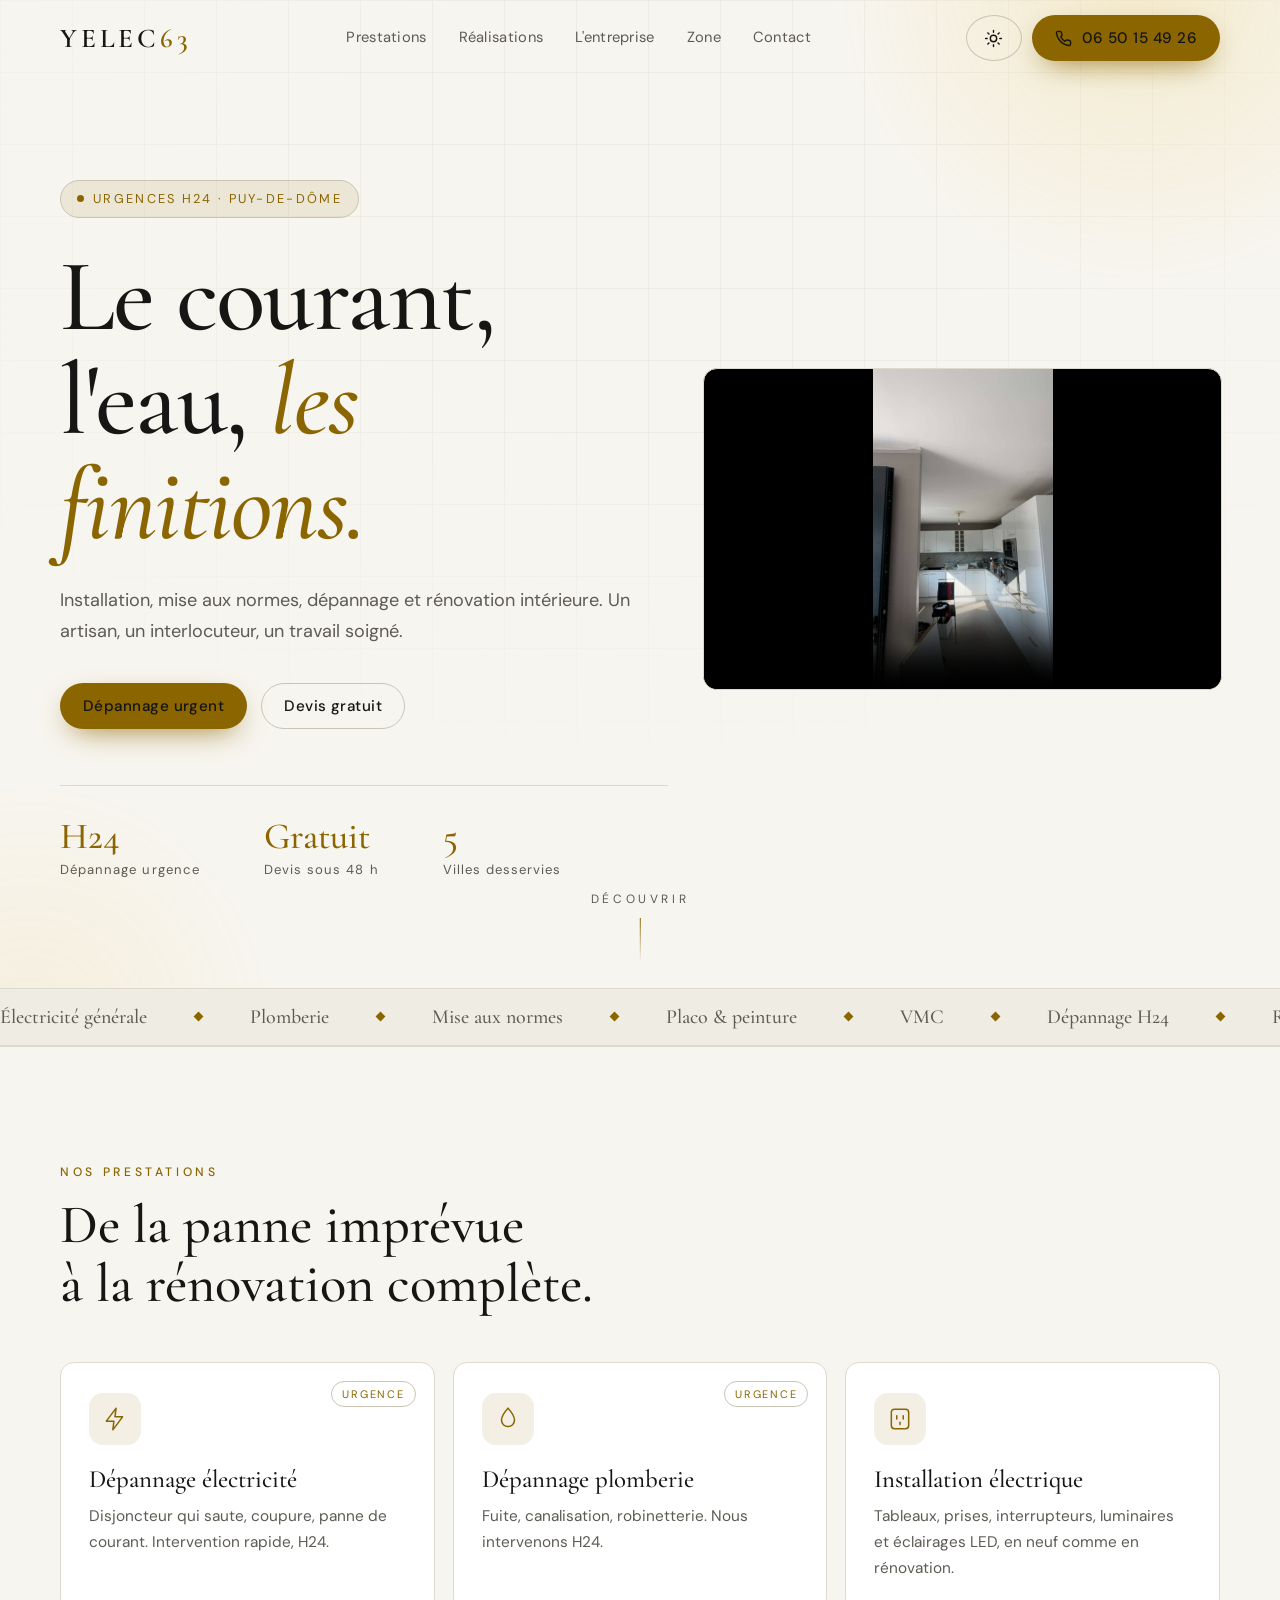
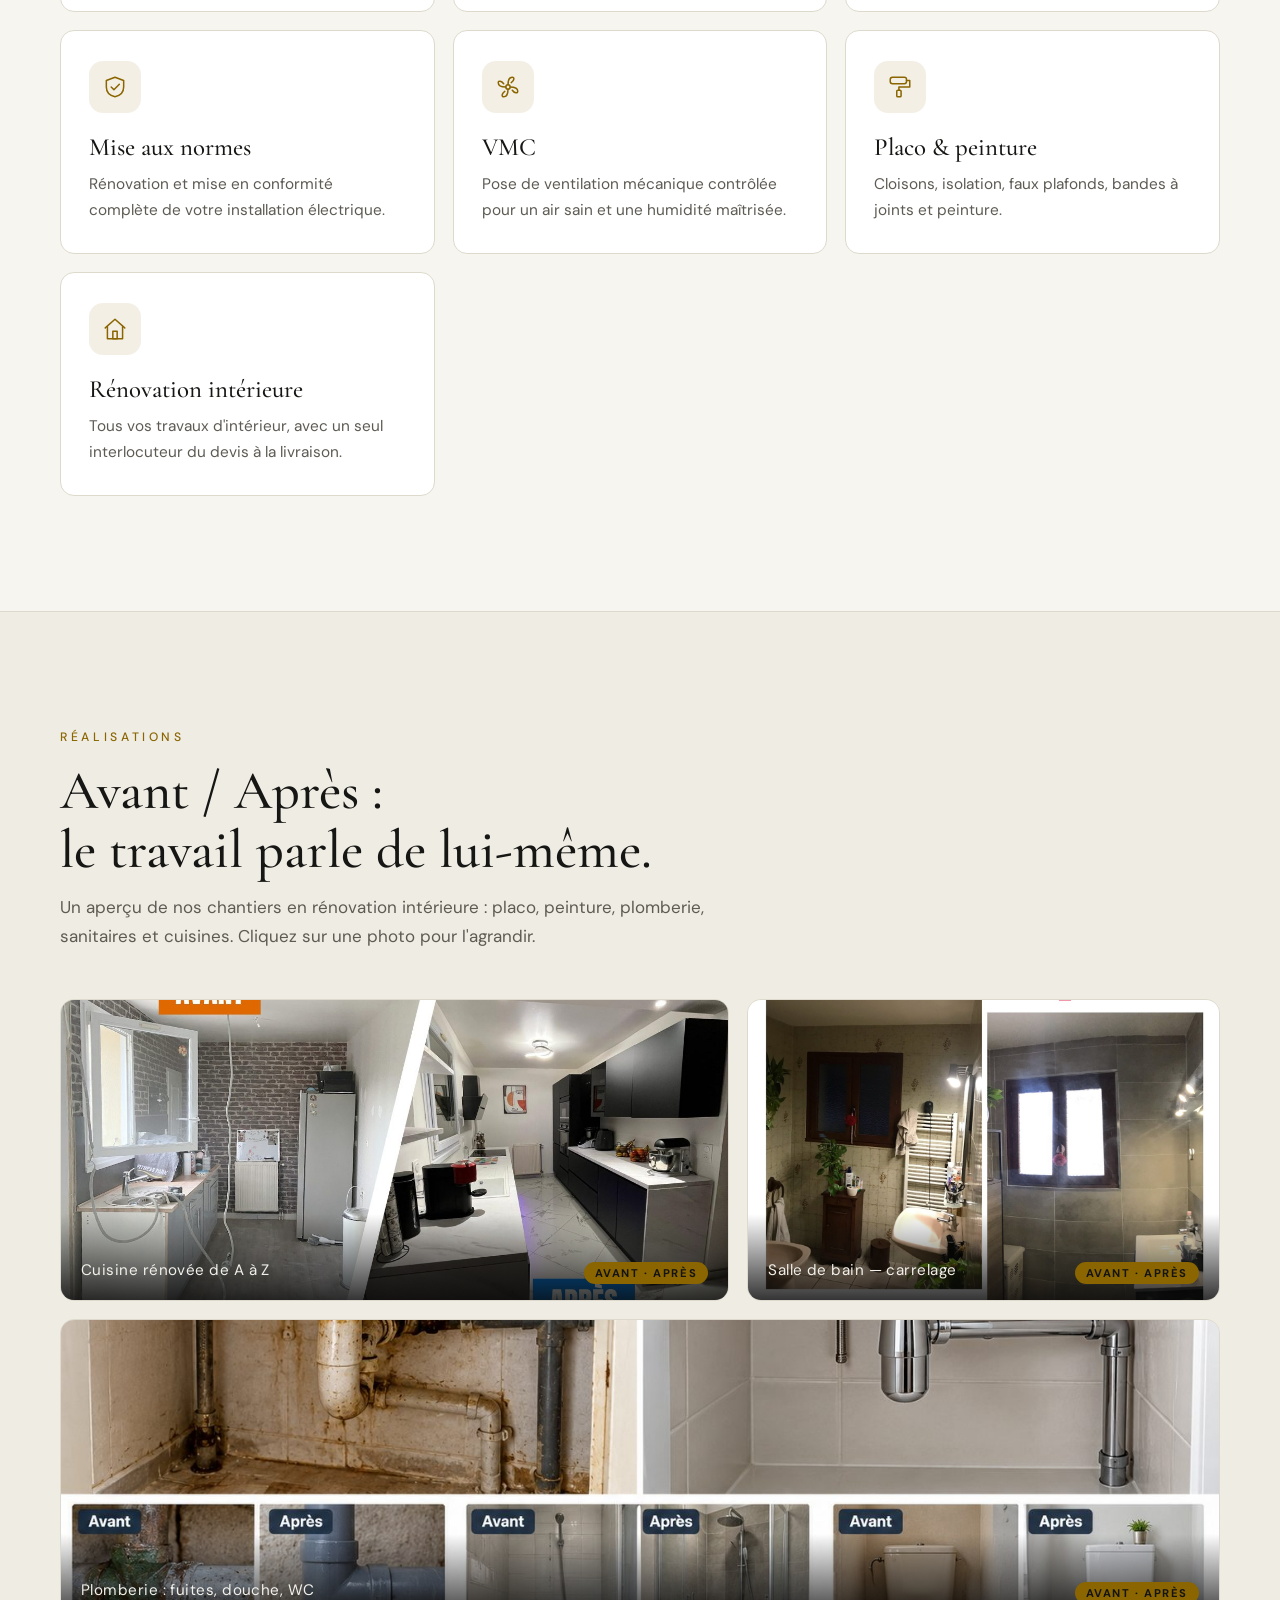
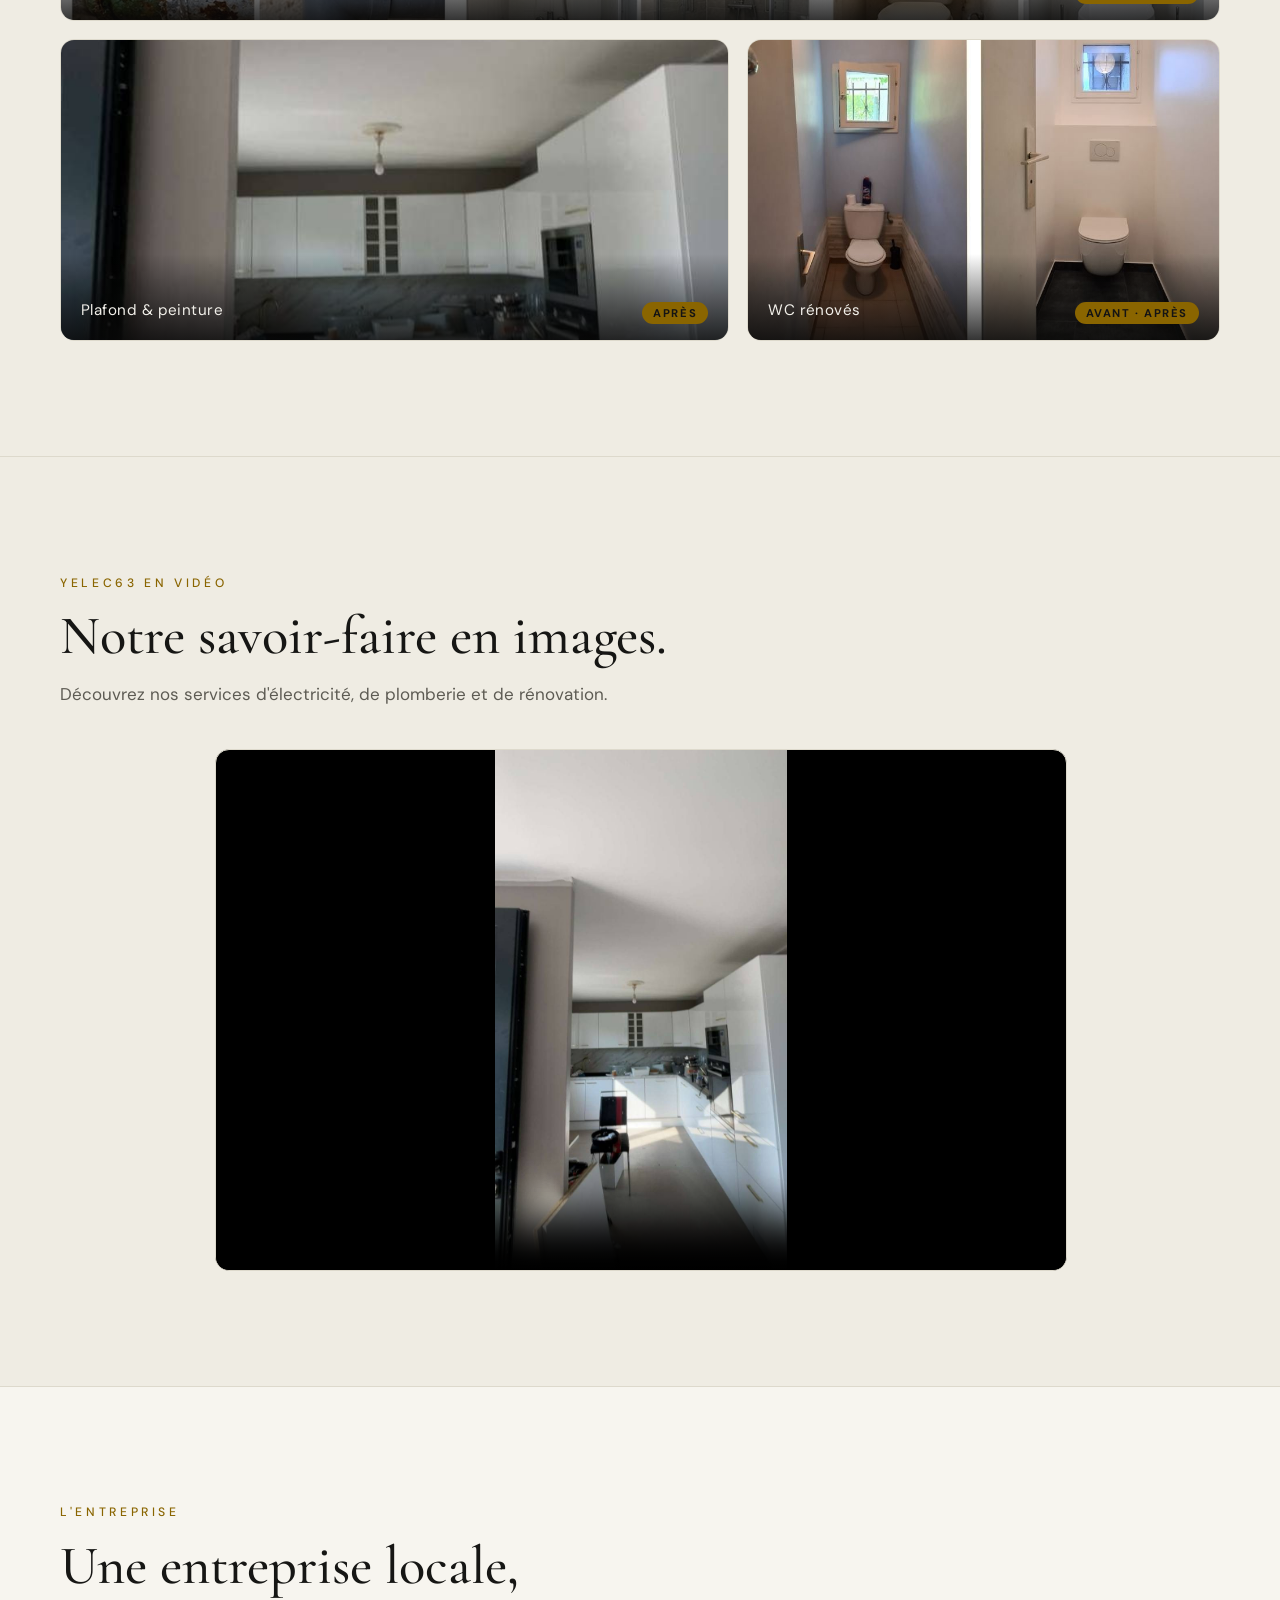
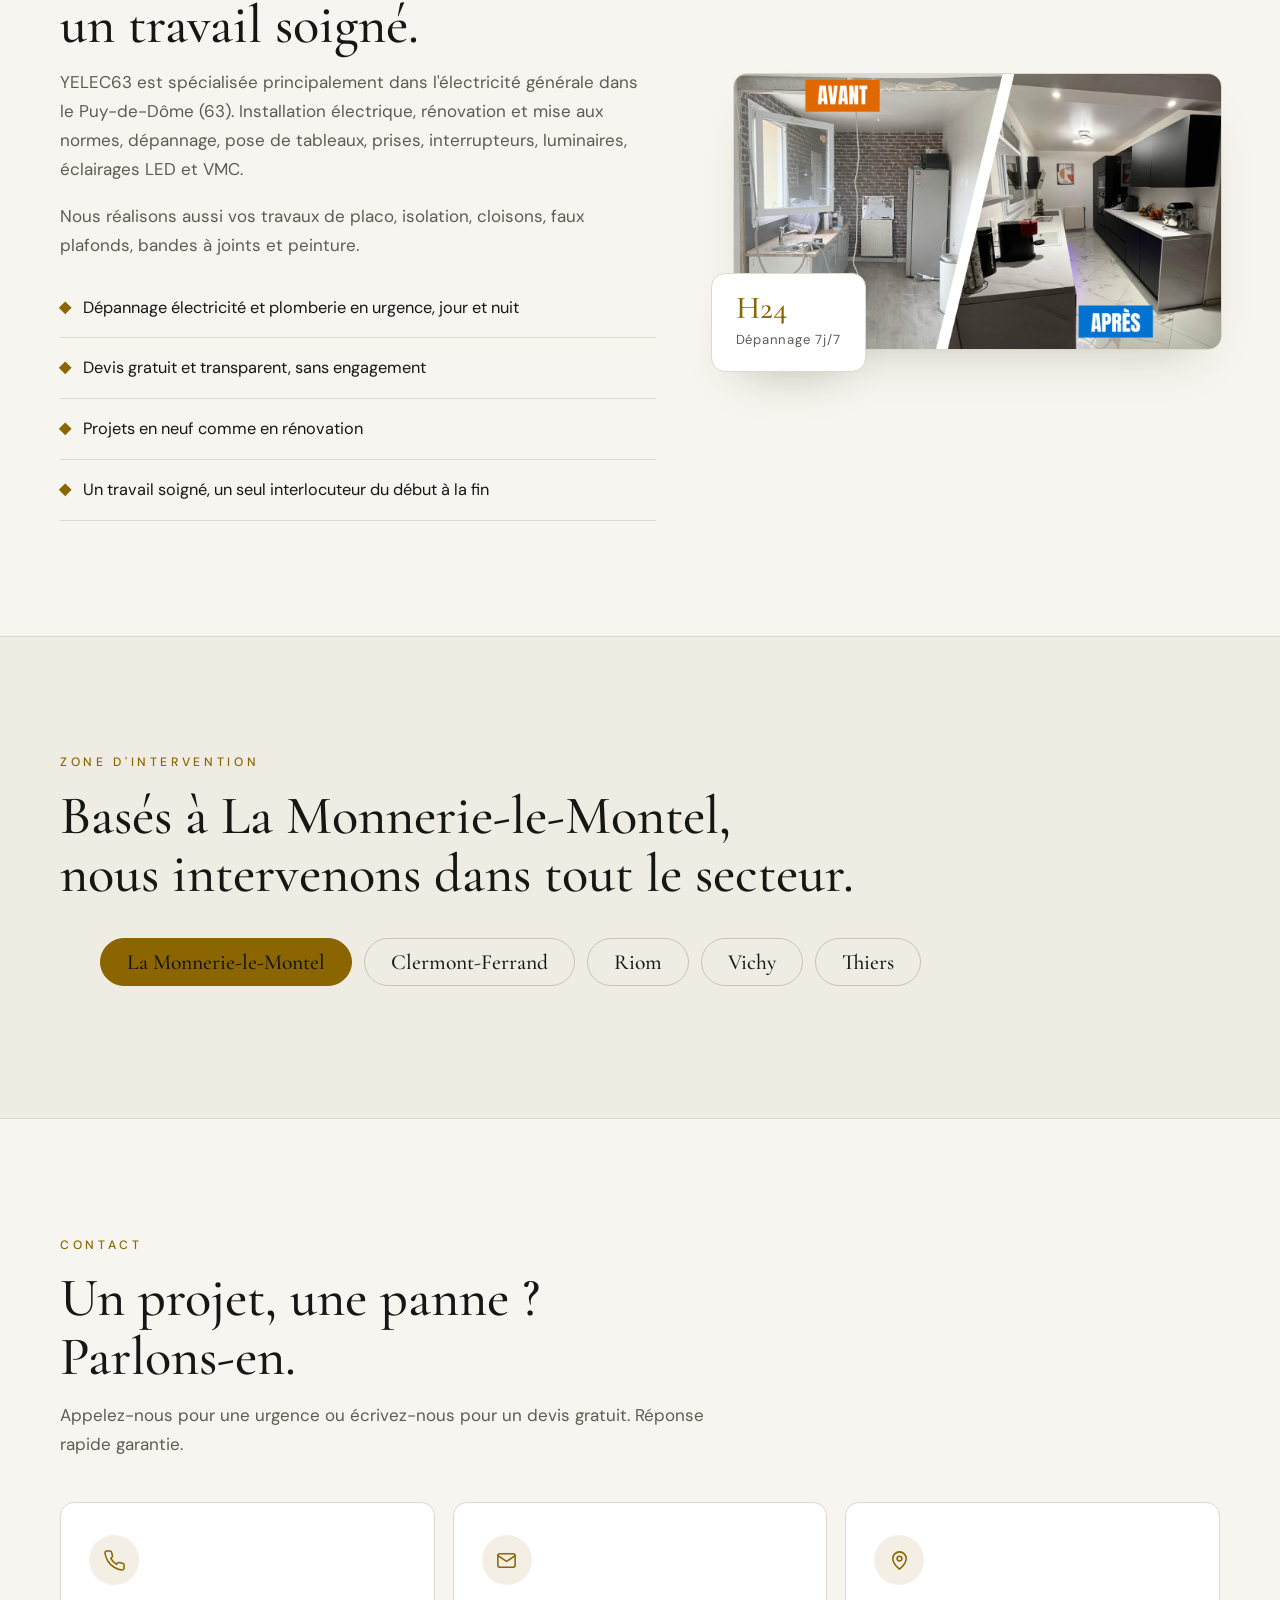
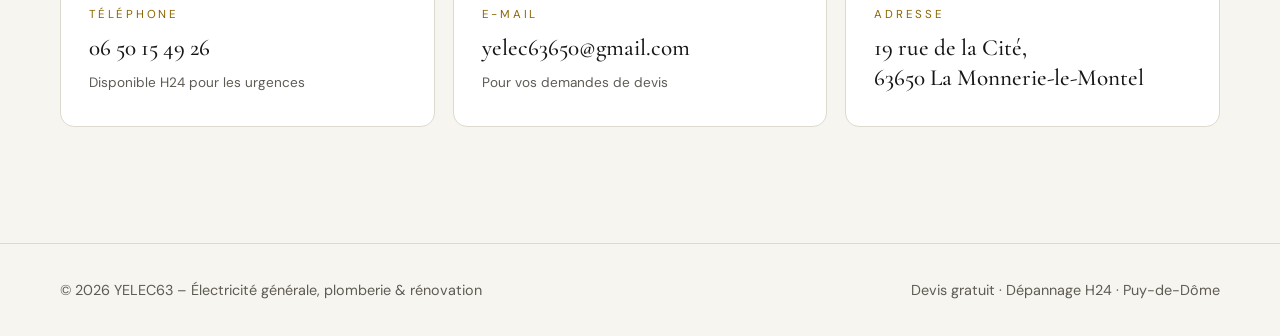
==== index.html @ e1296ac8 "Update index.html" ====
<!DOCTYPE html>
<html lang="fr">
<head>
<meta charset="utf-8">
<meta name="viewport" content="width=device-width, initial-scale=1, viewport-fit=cover">
<title>YELEC63 – Électricité générale, plomberie et rénovation | Puy-de-Dôme</title>
<meta name="description" content="Électricité générale, dépannage urgence H24, plomberie, placo et peinture dans le Puy-de-Dôme. Devis gratuit. Artisan local basé à La Monnerie-le-Montel.">
<link rel="preconnect" href="https://fonts.googleapis.com">
<link rel="preconnect" href="https://fonts.gstatic.com" crossorigin>
<link href="https://fonts.googleapis.com/css2?family=Cormorant+Garamond:ital,wght@0,500;0,600;1,500&family=DM+Sans:wght@400;500;700&display=swap" rel="stylesheet">
<script type="application/ld+json">
{"@context":"https://schema.org","@type":"Electrician","name":"YELEC63","telephone":"+33650154926","email":"yelec63650@gmail.com","address":{"@type":"PostalAddress","streetAddress":"19 rue de la Cité","postalCode":"63650","addressLocality":"La Monnerie-le-Montel","addressCountry":"FR"},"areaServed":["Clermont-Ferrand","Riom","Vichy","Thiers","La Monnerie-le-Montel"],"openingHours":"Mo-Su 00:00-24:00","priceRange":"Devis gratuit"}
</script>
<style>
:root{
  --bg:#0b0b0c; --bg2:#121214; --bg3:#18181b; --line:#2a2a2d; --line2:#3a3a3e;
  --text:#f2f0ea; --muted:#a9a79f; --gold:#e9b824; --gold-soft:rgba(233,184,36,.14);
  --card:#141416; --shadow:0 24px 60px -24px rgba(0,0,0,.65);
  --s:clamp(20px,4vw,28px); --radius:14px;
  --ease:cubic-bezier(.22,1,.36,1);
}
:root[data-theme="light"]{
  --bg:#f7f5ef; --bg2:#efece3; --bg3:#ffffff; --line:#ddd9cc; --line2:#c9c4b4;
  --text:#161614; --muted:#5d5b53; --gold:#8a6500; --gold-soft:rgba(138,101,0,.1);
  --card:#ffffff; --shadow:0 24px 50px -28px rgba(60,50,20,.28);
}
@media (prefers-color-scheme:light){:root:not([data-theme="dark"]){
  --bg:#f7f5ef; --bg2:#efece3; --bg3:#ffffff; --line:#ddd9cc; --line2:#c9c4b4;
  --text:#161614; --muted:#5d5b53; --gold:#8a6500; --gold-soft:rgba(138,101,0,.1);
  --card:#ffffff; --shadow:0 24px 50px -28px rgba(60,50,20,.28);
}}
*,*::before,*::after{box-sizing:inherit}
html{scroll-behavior:smooth}
body{margin:0;background:var(--bg);color:var(--text);font:400 17px/1.7 "DM Sans",system-ui,sans-serif;-webkit-font-smoothing:antialiased;overflow-x:hidden}
.w{max-width:1160px;margin:0 auto;padding:0 var(--s)}
img{max-width:100%}
::selection{background:var(--gold);color:#111}

/* ---------- Header ---------- */
header{position:fixed;inset:0 0 auto;z-index:50;transition:background .4s,border-color .4s,backdrop-filter .4s;border-bottom:1px solid transparent}
header.scrolled{background:color-mix(in srgb,var(--bg) 82%,transparent);backdrop-filter:blur(14px);-webkit-backdrop-filter:blur(14px);border-color:var(--line)}
.top .w{display:flex;justify-content:space-between;align-items:center;gap:16px;min-height:76px;flex-wrap:wrap}
.logo{font:600 1.7rem "Cormorant Garamond",serif;letter-spacing:.14em;text-decoration:none;color:var(--text)}
.logo b{color:var(--gold);font-weight:600}
nav{display:flex;gap:6px;align-items:center}
nav a{color:var(--muted);text-decoration:none;font-size:.92rem;padding:8px 13px;border-radius:99px;transition:color .3s,background .3s;letter-spacing:.02em}
nav a:hover{color:var(--text);background:var(--gold-soft)}
.hdr-cta{display:flex;gap:10px;align-items:center}
.btn{display:inline-flex;align-items:center;gap:10px;padding:12px 22px;border-radius:99px;font:500 .95rem "DM Sans",sans-serif;text-decoration:none;letter-spacing:.03em;transition:transform .35s var(--ease),box-shadow .35s,background .3s;border:1px solid transparent;cursor:pointer}
.btn svg{width:17px;height:17px;stroke:currentColor;fill:none;stroke-width:2;stroke-linecap:round;stroke-linejoin:round;flex:none}
.btn-gold{background:var(--gold);color:#141414;box-shadow:0 10px 30px -12px var(--gold)}
.btn-gold:hover{transform:translateY(-3px);box-shadow:0 18px 38px -12px var(--gold)}
.btn-ghost{border-color:var(--line2);color:var(--text)}
.btn-ghost:hover{transform:translateY(-3px);border-color:var(--gold);color:var(--gold)}
.theme-btn{width:42px;height:42px;border-radius:50%;border:1px solid var(--line2);background:transparent;color:var(--text);cursor:pointer;display:grid;place-items:center;transition:border-color .3s,transform .3s}
.theme-btn:hover{border-color:var(--gold);transform:rotate(18deg)}
.theme-btn svg{width:19px;height:19px;stroke:currentColor;fill:none;stroke-width:1.8;stroke-linecap:round}
.burger{display:none}
@media (max-width:900px){
  nav{display:none}
  .burger{display:grid}
  .hdr-phone{display:none}
}
/* mobile menu */
.mmenu{position:fixed;inset:0;z-index:60;background:var(--bg);display:flex;flex-direction:column;justify-content:center;padding:0 var(--s);transform:translateY(-100%);transition:transform .5s var(--ease)}
.mmenu.open{transform:translateY(0)}
.mmenu a{font:500 clamp(2rem,9vw,3rem)/1.25 "Cormorant Garamond",serif;color:var(--text);text-decoration:none;padding:10px 0;border-bottom:1px solid var(--line)}
.mmenu a:hover{color:var(--gold)}
.mmenu .close{position:absolute;top:20px;right:var(--s)}

/* ---------- Hero ---------- */
.hero{position:relative;padding:clamp(140px,20vh,190px) 0 clamp(70px,10vw,110px);overflow:hidden}
.orb{position:absolute;border-radius:50%;filter:blur(10px);pointer-events:none}
.orb1{right:-14%;top:-34%;width:640px;height:640px;background:radial-gradient(circle,rgba(233,184,36,.17),transparent 65%)}
.orb2{left:-18%;bottom:-30%;width:520px;height:520px;background:radial-gradient(circle,rgba(233,184,36,.09),transparent 65%)}
.grid-bg{position:absolute;inset:0;background-image:linear-gradient(var(--line) 1px,transparent 1px),linear-gradient(90deg,var(--line) 1px,transparent 1px);background-size:72px 72px;opacity:.32;mask-image:radial-gradient(ellipse 90% 80% at 50% 20%,#000 30%,transparent 75%);-webkit-mask-image:radial-gradient(ellipse 90% 80% at 50% 20%,#000 30%,transparent 75%)}
.hero .w{position:relative}
.badge{display:inline-flex;align-items:center;gap:9px;padding:7px 16px;border:1px solid var(--line2);border-radius:99px;font-size:.8rem;letter-spacing:.18em;text-transform:uppercase;color:var(--gold);background:var(--gold-soft);margin-bottom:26px}
.badge .dot{width:7px;height:7px;border-radius:50%;background:var(--gold);animation:pulse 2s infinite}
@keyframes pulse{0%,100%{box-shadow:0 0 0 0 var(--gold-soft)}50%{box-shadow:0 0 0 8px transparent}}
h1{font:500 clamp(3rem,8.5vw,6.4rem)/1.02 "Cormorant Garamond",serif;margin:0 0 var(--s);max-width:15ch;letter-spacing:-.015em}
h1 em{font-style:italic;color:var(--gold)}
.lead{max-width:52ch;color:var(--muted);font-size:1.13rem;margin:0 0 36px}
.hero-cta{display:flex;gap:14px;flex-wrap:wrap;margin-bottom:56px}
.facts{display:flex;gap:clamp(28px,5vw,64px);flex-wrap:wrap;border-top:1px solid var(--line);padding-top:var(--s)}
.facts div{font:500 2.3rem "Cormorant Garamond",serif;color:var(--gold)}
.facts span{display:block;font:400 .82rem "DM Sans",sans-serif;color:var(--muted);letter-spacing:.08em;margin-top:2px}
.scroll-hint{position:absolute;bottom:26px;left:50%;transform:translateX(-50%);color:var(--muted);font-size:.75rem;letter-spacing:.3em;text-transform:uppercase;display:flex;flex-direction:column;align-items:center;gap:8px}
.scroll-hint::after{content:"";width:1px;height:44px;background:linear-gradient(var(--gold),transparent);animation:drop 2s infinite}
@keyframes drop{0%{transform:scaleY(0);transform-origin:top}55%{transform:scaleY(1);transform-origin:top}56%{transform-origin:bottom}100%{transform:scaleY(0);transform-origin:bottom}}

/* ---------- Marquee ---------- */
.marquee{border-block:1px solid var(--line);background:var(--bg2);overflow:hidden;padding:16px 0}
.marquee-track{display:flex;gap:48px;width:max-content;animation:scroll 26s linear infinite}
.marquee-track span{font:500 1.25rem "Cormorant Garamond",serif;color:var(--muted);white-space:nowrap;display:flex;align-items:center;gap:48px}
.marquee-track i{width:7px;height:7px;background:var(--gold);transform:rotate(45deg);flex:none}
@keyframes scroll{to{transform:translateX(-50%)}}

/* ---------- Sections ---------- */
section{padding:clamp(70px,9vw,120px) 0;border-top:1px solid var(--line)}
.alt{background:var(--bg2)}
h2{font:500 clamp(2.2rem,4.6vw,3.4rem)/1.08 "Cormorant Garamond",serif;margin:0 0 14px}
.sec-intro{color:var(--muted);max-width:56ch;margin:0}
.kicker{color:var(--gold);letter-spacing:.3em;text-transform:uppercase;font-size:.76rem;font-weight:500;display:block;margin-bottom:14px}

/* services */
.svc-grid{display:grid;grid-template-columns:repeat(auto-fit,minmax(280px,1fr));gap:18px;margin-top:48px}
.svc{background:var(--card);border:1px solid var(--line);border-radius:var(--radius);padding:30px 28px;position:relative;overflow:hidden;transition:transform .45s var(--ease),border-color .35s,box-shadow .45s}
.svc::before{content:"";position:absolute;inset:auto -30% -60% auto;width:220px;height:220px;border-radius:50%;background:radial-gradient(circle,var(--gold-soft),transparent 70%);opacity:0;transition:opacity .5s}
.svc:hover{transform:translateY(-7px);border-color:var(--gold);box-shadow:var(--shadow)}
.svc:hover::before{opacity:1}
.svc .ico{width:52px;height:52px;border-radius:14px;background:var(--gold-soft);display:grid;place-items:center;margin-bottom:20px}
.svc .ico svg{width:26px;height:26px;fill:none;stroke:var(--gold);stroke-width:1.4;stroke-linecap:round;stroke-linejoin:round}
.svc h3{font:500 1.55rem/1.2 "Cormorant Garamond",serif;margin:0 0 8px}
.svc p{margin:0;color:var(--muted);font-size:.96rem}
.svc .tag{position:absolute;top:18px;right:18px;font-size:.68rem;letter-spacing:.16em;text-transform:uppercase;color:var(--gold);border:1px solid var(--line2);border-radius:99px;padding:3px 10px}

/* gallery */
.gal{display:grid;grid-template-columns:repeat(12,1fr);gap:18px;margin-top:48px}
.gal figure{margin:0;position:relative;border-radius:var(--radius);overflow:hidden;border:1px solid var(--line);cursor:zoom-in;grid-column:span 6}
.gal figure:nth-child(3n+1){grid-column:span 7}
.gal figure:nth-child(3n+2){grid-column:span 5}
.gal figure:nth-child(3n){grid-column:span 12}
.gal img{display:block;width:100%;height:300px;object-fit:cover;transition:transform .8s var(--ease)}
.gal figure:hover img{transform:scale(1.05)}
.gal figcaption{position:absolute;left:0;right:0;bottom:0;padding:44px 20px 16px;background:linear-gradient(transparent,rgba(8,8,8,.82));color:#f2f0ea;font-size:.95rem;letter-spacing:.03em;display:flex;justify-content:space-between;align-items:flex-end;gap:10px}
.gal figcaption .ba{background:var(--gold);color:#141414;font:700 .7rem "DM Sans";letter-spacing:.14em;text-transform:uppercase;padding:4px 11px;border-radius:99px;flex:none}
@media (max-width:760px){.gal figure,.gal figure:nth-child(3n+1),.gal figure:nth-child(3n+2),.gal figure:nth-child(3n){grid-column:span 12}.gal img{height:250px}}

/* lightbox */
.lb{position:fixed;inset:0;z-index:80;background:rgba(6,6,7,.93);display:grid;place-items:center;padding:24px;opacity:0;pointer-events:none;transition:opacity .35s}
.lb.open{opacity:1;pointer-events:auto}
.lb img{max-width:min(1100px,94vw);max-height:84vh;border-radius:10px;box-shadow:0 40px 100px rgba(0,0,0,.6)}
.lb .lb-cap{color:var(--muted);margin-top:14px;text-align:center;font-size:.95rem}
.lb .lb-x{position:absolute;top:22px;right:26px;color:#fff;background:none;border:1px solid #444;border-radius:50%;width:46px;height:46px;font-size:1.2rem;cursor:pointer}
.lb .lb-nav{position:absolute;top:50%;transform:translateY(-50%);background:rgba(255,255,255,.06);border:1px solid #444;color:#fff;width:52px;height:52px;border-radius:50%;font-size:1.3rem;cursor:pointer;transition:background .3s}
.lb .lb-nav:hover{background:rgba(255,255,255,.16)}
.lb .lb-prev{left:18px}.lb .lb-next{right:18px}

/* why us */
.why{display:grid;grid-template-columns:1.1fr .9fr;gap:clamp(36px,6vw,80px);align-items:center}
.why p{color:var(--muted);margin:0 0 18px}
.pts{list-style:none;margin:0;padding:0}
.pts li{padding:16px 0;border-bottom:1px solid var(--line);display:flex;gap:14px;align-items:baseline;font-size:1.02rem}
.pts li::before{content:"";width:9px;height:9px;background:var(--gold);transform:rotate(45deg) translateY(-1px);flex:none}
.why-visual{position:relative}
.why-visual img{border-radius:var(--radius);border:1px solid var(--line);box-shadow:var(--shadow);width:100%;display:block}
.float-card{position:absolute;bottom:-22px;left:-22px;background:var(--card);border:1px solid var(--line);border-radius:var(--radius);padding:18px 24px;box-shadow:var(--shadow)}
.float-card b{font:500 2rem "Cormorant Garamond",serif;color:var(--gold);display:block;line-height:1}
.float-card span{font-size:.82rem;color:var(--muted);letter-spacing:.06em}
@media (max-width:820px){.why{grid-template-columns:1fr}.float-card{left:12px}}

/* zones */
.zones{display:flex;flex-wrap:wrap;gap:12px;margin-top:34px}
.zones li{list-style:none;font:500 1.35rem "Cormorant Garamond",serif;border:1px solid var(--line2);border-radius:99px;padding:10px 26px;transition:all .35s var(--ease);cursor:default}
.zones li:hover{border-color:var(--gold);color:var(--gold);transform:translateY(-4px)}
.zones li:first-child{background:var(--gold);color:#141414;border-color:var(--gold)}

/* contact */
.contact-cards{display:grid;grid-template-columns:repeat(auto-fit,minmax(250px,1fr));gap:18px;margin-top:44px}
.ccard{background:var(--card);border:1px solid var(--line);border-radius:var(--radius);padding:32px 28px;text-decoration:none;color:var(--text);transition:transform .4s var(--ease),border-color .3s;position:relative;overflow:hidden;display:block}
.ccard:hover{transform:translateY(-6px);border-color:var(--gold)}
.ccard .ico{width:50px;height:50px;border-radius:50%;background:var(--gold-soft);display:grid;place-items:center;margin-bottom:20px}
.ccard .ico svg{width:23px;height:23px;fill:none;stroke:var(--gold);stroke-width:1.6;stroke-linecap:round;stroke-linejoin:round}
.ccard dt{color:var(--gold);letter-spacing:.24em;text-transform:uppercase;font-size:.72rem;margin-bottom:8px}
.ccard dd{margin:0;font:500 1.45rem/1.3 "Cormorant Garamond",serif;overflow-wrap:anywhere}
.ccard small{display:block;color:var(--muted);font-size:.85rem;margin-top:8px;font-family:"DM Sans"}

footer{border-top:1px solid var(--line);padding:calc(var(--s) + 6px) 0;color:var(--muted);font-size:.9rem}
footer .w{display:flex;justify-content:space-between;gap:16px;flex-wrap:wrap;align-items:center}

/* reveal — progressive enhancement: hidden only when JS is active */
.js .reveal{opacity:0;transform:translateY(34px);transition:opacity .8s var(--ease),transform .8s var(--ease)}
.js .reveal.in{opacity:1;transform:none}
.reveal.d1{transition-delay:.08s}.reveal.d2{transition-delay:.16s}.reveal.d3{transition-delay:.24s}.reveal.d4{transition-delay:.32s}

/* back to top */
#toTop{position:fixed;right:22px;bottom:22px;z-index:40;width:50px;height:50px;border-radius:50%;background:var(--gold);color:#141414;border:none;font-size:1.15rem;cursor:pointer;opacity:0;pointer-events:none;transition:opacity .4s,transform .4s;transform:translateY(14px);box-shadow:0 12px 30px -10px var(--gold)}
#toTop.show{opacity:1;pointer-events:auto;transform:none}
@media (prefers-reduced-motion:reduce){
  *,*::before,*::after{animation-duration:.01ms!important;transition-duration:.01ms!important}
  .reveal{opacity:1;transform:none}
  html{scroll-behavior:auto}
}
</style>
</head>
<body>

<header class="top" id="hdr">
  <div class="w">
    <a class="logo" href="#top">YELEC<b>63</b></a>
    <nav>
      <a href="#prestations">Prestations</a>
      <a href="#realisations">Réalisations</a>
      <a href="#apropos">L'entreprise</a>
      <a href="#zone">Zone</a>
      <a href="#contact">Contact</a>
    </nav>
    <div class="hdr-cta">
      <button class="theme-btn" id="themeBtn" aria-label="Changer de thème">
        <svg viewBox="0 0 24 24"><circle cx="12" cy="12" r="4"/><path d="M12 2v2M12 20v2M4.9 4.9l1.4 1.4M17.7 17.7l1.4 1.4M2 12h2M20 12h2M4.9 19.1l1.4-1.4M17.7 6.3l1.4-1.4"/></svg>
      </button>
      <a class="btn btn-gold hdr-phone" href="tel:+33650154926">
        <svg viewBox="0 0 24 24"><path d="M22 16.9v3a2 2 0 0 1-2.2 2 19.8 19.8 0 0 1-8.6-3.1 19.5 19.5 0 0 1-6-6A19.8 19.8 0 0 1 2.1 4.2 2 2 0 0 1 4.1 2h3a2 2 0 0 1 2 1.7c.13.96.36 1.9.7 2.8a2 2 0 0 1-.45 2.1L8.1 9.9a16 16 0 0 0 6 6l1.3-1.3a2 2 0 0 1 2.1-.45c.9.34 1.84.57 2.8.7A2 2 0 0 1 22 16.9z"/></svg>
        06 50 15 49 26
      </a>
      <button class="theme-btn burger" id="burger" aria-label="Menu">
        <svg viewBox="0 0 24 24"><path d="M4 7h16M4 12h16M4 17h16"/></svg>
      </button>
    </div>
  </div>
</header>

<div class="mmenu" id="mmenu">
  <button class="theme-btn close" id="mclose" aria-label="Fermer"><svg viewBox="0 0 24 24"><path d="M6 6l12 12M18 6L6 18"/></svg></button>
  <a href="#prestations">Prestations</a>
  <a href="#realisations">Réalisations</a>
  <a href="#apropos">L'entreprise</a>
  <a href="#zone">Zone d'intervention</a>
  <a href="#contact">Contact</a>
  <a href="tel:+33650154926" style="color:var(--gold)">☎ 06 50 15 49 26</a>
</div>

<main id="top">


<!-- HERO -->
<div class="hero">
  <div class="grid-bg"></div>
  <div class="orb orb1"></div>
  <div class="orb orb2"></div>

  <div class="w" style="display:grid;grid-template-columns:minmax(0,1fr) minmax(0,0.85fr);gap:35px;align-items:center;">

    <div>
      <span class="badge">
        <span class="dot"></span>
        Urgences H24 · Puy-de-Dôme
      </span>

      <h1>Le courant, l'eau, <em>les finitions.</em></h1>

      <p class="lead">
        Installation, mise aux normes, dépannage et rénovation intérieure.
        Un artisan, un interlocuteur, un travail soigné.
      </p>

      <div class="hero-cta">
        <a class="btn btn-gold" href="tel:+33650154926">
          Dépannage urgent
        </a>
        <a class="btn btn-ghost" href="mailto:yelec63650@gmail.com?subject=Demande%20de%20devis">
          Devis gratuit
        </a>
      </div>

      <div class="facts">
        <div>H24<span>Dépannage urgence</span></div>
        <div>Gratuit<span>Devis sous 48 h</span></div>
        <div>5<span>Villes desservies</span></div>
      </div>
    </div>

    <div style="width:100%;min-width:0;">
      <video controls playsinline preload="metadata"
        poster="realisation-1.jpg"
        style="display:block;width:100%;height:auto;max-height:320px;object-fit:contain;background:#000;border:1px solid var(--line);border-radius:14px;">
        <source src="YELEC63_video.mp4" type="video/mp4">
        Your browser does not support video playback.
      </video>
    </div>

  </div>
  <div class="scroll-hint">Découvrir</div>
</div>


<!-- MARQUEE -->
<div class="marquee" aria-hidden="true">
  <div class="marquee-track">
    <span>Électricité générale <i></i> Plomberie <i></i> Mise aux normes <i></i> Placo &amp; peinture <i></i> VMC <i></i> Dépannage H24 <i></i> Rénovation intérieure <i></i></span>
    <span>Électricité générale <i></i> Plomberie <i></i> Mise aux normes <i></i> Placo &amp; peinture <i></i> VMC <i></i> Dépannage H24 <i></i> Rénovation intérieure <i></i></span>
  </div>
</div>

<!-- PRESTATIONS -->
<section id="prestations">
  <div class="w">
    <span class="kicker reveal">Nos prestations</span>
    <h2 class="reveal d1">De la panne imprévue<br>à la rénovation complète.</h2>
    <div class="svc-grid">
      <article class="svc reveal"><span class="tag">Urgence</span><div class="ico"><svg viewBox="0 0 24 24"><path d="M13 2 4 14h7l-1 8 9-12h-7z"/></svg></div><h3>Dépannage électricité</h3><p>Disjoncteur qui saute, coupure, panne de courant. Intervention rapide, H24.</p></article>
      <article class="svc reveal d1"><span class="tag">Urgence</span><div class="ico"><svg viewBox="0 0 24 24"><path d="M12 2s6 6.5 6 11a6 6 0 0 1-12 0c0-4.5 6-11 6-11z"/></svg></div><h3>Dépannage plomberie</h3><p>Fuite, canalisation, robinetterie. Nous intervenons H24.</p></article>
      <article class="svc reveal"><div class="ico"><svg viewBox="0 0 24 24"><rect x="4" y="3" width="16" height="18" rx="3"/><path d="M9 9v3M15 9v3M12 15v2"/></svg></div><h3>Installation électrique</h3><p>Tableaux, prises, interrupteurs, luminaires et éclairages LED, en neuf comme en rénovation.</p></article>
      <article class="svc reveal d1"><div class="ico"><svg viewBox="0 0 24 24"><path d="M12 3 4 6v6c0 5 3.5 8 8 9 4.5-1 8-4 8-9V6z"/><path d="m8.5 12 2.5 2.5L16 9.5"/></svg></div><h3>Mise aux normes</h3><p>Rénovation et mise en conformité complète de votre installation électrique.</p></article>
      <article class="svc reveal d2"><div class="ico"><svg viewBox="0 0 24 24"><circle cx="12" cy="12" r="2"/><path d="M12 10c0-4 1-7 4-7 2 0 2 3-1 5M14 12c4 0 7 1 7 4 0 2-3 2-5-1M12 14c0 4-1 7-4 7-2 0-2-3 1-5M10 12c-4 0-7-1-7-4 0-2 3-2 5 1"/></svg></div><h3>VMC</h3><p>Pose de ventilation mécanique contrôlée pour un air sain et une humidité maîtrisée.</p></article>
      <article class="svc reveal d1"><div class="ico"><svg viewBox="0 0 24 24"><rect x="3" y="3" width="15" height="6" rx="2"/><path d="M18 6h3v6H11v3"/><rect x="9" y="15" width="4" height="6" rx="1"/></svg></div><h3>Placo &amp; peinture</h3><p>Cloisons, isolation, faux plafonds, bandes à joints et peinture.</p></article>
      <article class="svc reveal d2"><div class="ico"><svg viewBox="0 0 24 24"><path d="M3 11 12 3l9 8"/><path d="M5 10v11h14V10"/><rect x="10" y="14" width="4" height="7"/></svg></div><h3>Rénovation intérieure</h3><p>Tous vos travaux d'intérieur, avec un seul interlocuteur du devis à la livraison.</p></article>
    </div>
  </div>
</section>

<!-- REALISATIONS -->
<section class="alt" id="realisations">
  <div class="w">
    <span class="kicker reveal">Réalisations</span>
    <h2 class="reveal d1">Avant / Après :<br>le travail parle de lui-même.</h2>
    <p class="sec-intro reveal d2">Un aperçu de nos chantiers en rénovation intérieure : placo, peinture, plomberie, sanitaires et cuisines. Cliquez sur une photo pour l'agrandir.</p>
    <div class="gal">
      <figure class="reveal" data-cap="Cuisine : rénovation complète — plafond, peinture, éclairage"><img src="cuisine.jpg" alt="Cuisine avant et après rénovation complète, éclairage LED" loading="lazy"><figcaption><span>Cuisine rénovée de A à Z</span><span class="ba">Avant · Après</span></figcaption></figure>
      <figure class="reveal d1" data-cap="Salle de bain : carrelage mural et sol refaits"><img src="salle-de-bain.jpg" alt="Salle de bain avant et après carrelage" loading="lazy"><figcaption><span>Salle de bain — carrelage</span><span class="ba">Avant · Après</span></figcaption></figure>
      <figure class="reveal" data-cap="Plomberie : fuite réparée, douche et WC remplacés"><img src="plomberie.jpg" alt="Réparations plomberie : fuite, douche, remplacement de WC" loading="lazy"><figcaption><span>Plomberie : fuites, douche, WC</span><span class="ba">Avant · Après</span></figcaption></figure>
      <figure class="reveal" data-cap="Cuisine : plafond lisse et fraîchement peint"><img src="realisation-1.jpg" alt="Cuisine après travaux : plafond lisse et fraîchement peint" loading="lazy"><figcaption><span>Plafond &amp; peinture</span><span class="ba">Après</span></figcaption></figure>
      <figure class="reveal d1" data-cap="WC : rénovation complète, WC suspendu, sol sombre"><img src="realisation-2.jpg" alt="WC avant et après rénovation : murs blancs, sol sombre, WC suspendu" loading="lazy"><figcaption><span>WC rénovés</span><span class="ba">Avant · Après</span></figcaption></figure>
   
    </div>
  </div>
</section>

<!-- VIDEO YELEC63 -->
<section class="alt" id="video">
  <div class="w">
    <span class="kicker reveal">YELEC63 en vidéo</span>
    <h2 class="reveal d1">Notre savoir-faire en images.</h2>
    <p class="sec-intro reveal d2">
      Découvrez nos services d'électricité, de plomberie et de rénovation.
    </p>

    <div class="reveal d3" style="max-width:850px; margin:40px auto 0;">
      <video
        controls
        playsinline
        preload="metadata"
        poster="realisation-1.jpg"
        style="display:block; width:100%; max-height:520px; object-fit:contain; background:#000; border:1px solid var(--line); border-radius:14px;"
      >
        <source src="YELEC63_video.mp4" type="video/mp4">
        Votre navigateur ne prend pas en charge la lecture vidéo.
      </video>
    </div>
  </div>
</section>

<!-- A PROPOS -->
<section id="apropos">

  <div class="w why">
    <div>
      <span class="kicker reveal">L'entreprise</span>
      <h2 class="reveal d1">Une entreprise locale,<br>un travail soigné.</h2>
      <p class="reveal d2">YELEC63 est spécialisée principalement dans l'électricité générale dans le Puy-de-Dôme (63). Installation électrique, rénovation et mise aux normes, dépannage, pose de tableaux, prises, interrupteurs, luminaires, éclairages LED et VMC.</p>
      <p class="reveal d3">Nous réalisons aussi vos travaux de placo, isolation, cloisons, faux plafonds, bandes à joints et peinture.</p>
      <ul class="pts">
        <li class="reveal">Dépannage électricité et plomberie en urgence, jour et nuit</li>
        <li class="reveal d1">Devis gratuit et transparent, sans engagement</li>
        <li class="reveal d2">Projets en neuf comme en rénovation</li>
        <li class="reveal d3">Un travail soigné, un seul interlocuteur du début à la fin</li>
      </ul>
    </div>
    <div class="why-visual reveal d2">
      <img src="cuisine.jpg" alt="Rénovation de cuisine réalisée par YELEC63">
      <div class="float-card"><b>H24</b><span>Dépannage 7j/7</span></div>
    </div>
  </div>
</section>

<!-- ZONE -->
<section class="alt" id="zone">
  <div class="w">
    <span class="kicker reveal">Zone d'intervention</span>
    <h2 class="reveal d1">Basés à La Monnerie-le-Montel,<br>nous intervenons dans tout le secteur.</h2>
    <ul class="zones">
      <li class="reveal">La Monnerie-le-Montel</li>
      <li class="reveal d1">Clermont-Ferrand</li>
      <li class="reveal d2">Riom</li>
      <li class="reveal d3">Vichy</li>
      <li class="reveal d4">Thiers</li>
    </ul>
  </div>
</section>

<!-- CONTACT -->
<section class="contact" id="contact">
  <div class="w">
    <span class="kicker reveal">Contact</span>
    <h2 class="reveal d1">Un projet, une panne ?<br>Parlons-en.</h2>
    <p class="sec-intro reveal d2">Appelez-nous pour une urgence ou écrivez-nous pour un devis gratuit. Réponse rapide garantie.</p>
    <div class="contact-cards">
      <a class="ccard reveal" href="tel:+33650154926">
        <div class="ico"><svg viewBox="0 0 24 24"><path d="M22 16.9v3a2 2 0 0 1-2.2 2 19.8 19.8 0 0 1-8.6-3.1 19.5 19.5 0 0 1-6-6A19.8 19.8 0 0 1 2.1 4.2 2 2 0 0 1 4.1 2h3a2 2 0 0 1 2 1.7c.13.96.36 1.9.7 2.8a2 2 0 0 1-.45 2.1L8.1 9.9a16 16 0 0 0 6 6l1.3-1.3a2 2 0 0 1 2.1-.45c.9.34 1.84.57 2.8.7A2 2 0 0 1 22 16.9z"/></svg></div>
        <dt>Téléphone</dt><dd>06 50 15 49 26</dd><small>Disponible H24 pour les urgences</small>
      </a>
      <a class="ccard reveal d1" href="mailto:yelec63650@gmail.com">
        <div class="ico"><svg viewBox="0 0 24 24"><rect x="3" y="5" width="18" height="14" rx="2"/><path d="m3 7 9 6 9-6"/></svg></div>
        <dt>E-mail</dt><dd>yelec63650@gmail.com</dd><small>Pour vos demandes de devis</small>
      </a>
      <div class="ccard reveal d2">
        <div class="ico"><svg viewBox="0 0 24 24"><path d="M12 21s-7-5.5-7-11a7 7 0 0 1 14 0c0 5.5-7 11-7 11z"/><circle cx="12" cy="10" r="2.5"/></svg></div>
        <dt>Adresse</dt><dd>19 rue de la Cité,<br>63650 La Monnerie-le-Montel</dd>
      </div>
    </div>
  </div>
</section>

</main>

<footer>
  <div class="w">
    <span>© 2026 YELEC63 – Électricité générale, plomberie &amp; rénovation</span>
    <span>Devis gratuit · Dépannage H24 · Puy-de-Dôme</span>
  </div>
</footer>

<button id="toTop" aria-label="Retour en haut">↑</button>

<div class="lb" id="lb" role="dialog" aria-modal="true">
  <button class="lb-x" id="lbX" aria-label="Fermer">✕</button>
  <button class="lb-nav lb-prev" id="lbPrev" aria-label="Précédent">‹</button>
  <div>
    <img id="lbImg" src="" alt="">
    <div class="lb-cap" id="lbCap"></div>
  </div>
  <button class="lb-nav lb-next" id="lbNext" aria-label="Suivant">›</button>
</div>

<script>
document.documentElement.classList.add('js');
// Header state + back-to-top
const hdr=document.getElementById('hdr'),toTop=document.getElementById('toTop');
addEventListener('scroll',()=>{
  hdr.classList.toggle('scrolled',scrollY>30);
  toTop.classList.toggle('show',scrollY>600);
},{passive:true});
toTop.onclick=()=>scrollTo({top:0,behavior:'smooth'});

// Mobile menu
const mmenu=document.getElementById('mmenu');
document.getElementById('burger').onclick=()=>mmenu.classList.add('open');
document.getElementById('mclose').onclick=()=>mmenu.classList.remove('open');
mmenu.querySelectorAll('a').forEach(a=>a.onclick=()=>mmenu.classList.remove('open'));

// Theme toggle
const root=document.documentElement,tBtn=document.getElementById('themeBtn');
function applyTheme(t){t?root.setAttribute('data-theme',t):root.removeAttribute('data-theme');localStorage.setItem('yelec-theme',t||'')}
applyTheme(localStorage.getItem('yelec-theme'));
tBtn.onclick=()=>{
  const cur=root.getAttribute('data-theme');
  const next=cur==='dark'?'light':cur==='light'?null:'dark';
  applyTheme(next);
};

// Scroll reveal
const io=new IntersectionObserver(es=>es.forEach(e=>{
  if(e.isIntersecting){e.target.classList.add('in');io.unobserve(e.target)}
}),{threshold:.12,rootMargin:'0px 0px -40px'});
document.querySelectorAll('.reveal').forEach(el=>io.observe(el));

// Lightbox
const figs=[...document.querySelectorAll('.gal figure')];
const lb=document.getElementById('lb'),lbImg=document.getElementById('lbImg'),lbCap=document.getElementById('lbCap');
let idx=0;
function show(i){idx=(i+figs.length)%figs.length;const f=figs[idx];
  lbImg.src=f.querySelector('img').src;lbImg.alt=f.querySelector('img').alt;
  lbCap.textContent=f.dataset.cap||'';}
figs.forEach((f,i)=>f.onclick=()=>{show(i);lb.classList.add('open')});
document.getElementById('lbX').onclick=()=>lb.classList.remove('open');
document.getElementById('lbPrev').onclick=e=>{e.stopPropagation();show(idx-1)};
document.getElementById('lbNext').onclick=e=>{e.stopPropagation();show(idx+1)};
lb.onclick=e=>{if(e.target===lb)lb.classList.remove('open')};
addEventListener('keydown',e=>{
  if(!lb.classList.contains('open'))return;
  if(e.key==='Escape')lb.classList.remove('open');
  if(e.key==='ArrowLeft')show(idx-1);
  if(e.key==='ArrowRight')show(idx+1);
});
</script>
</body>
</html>
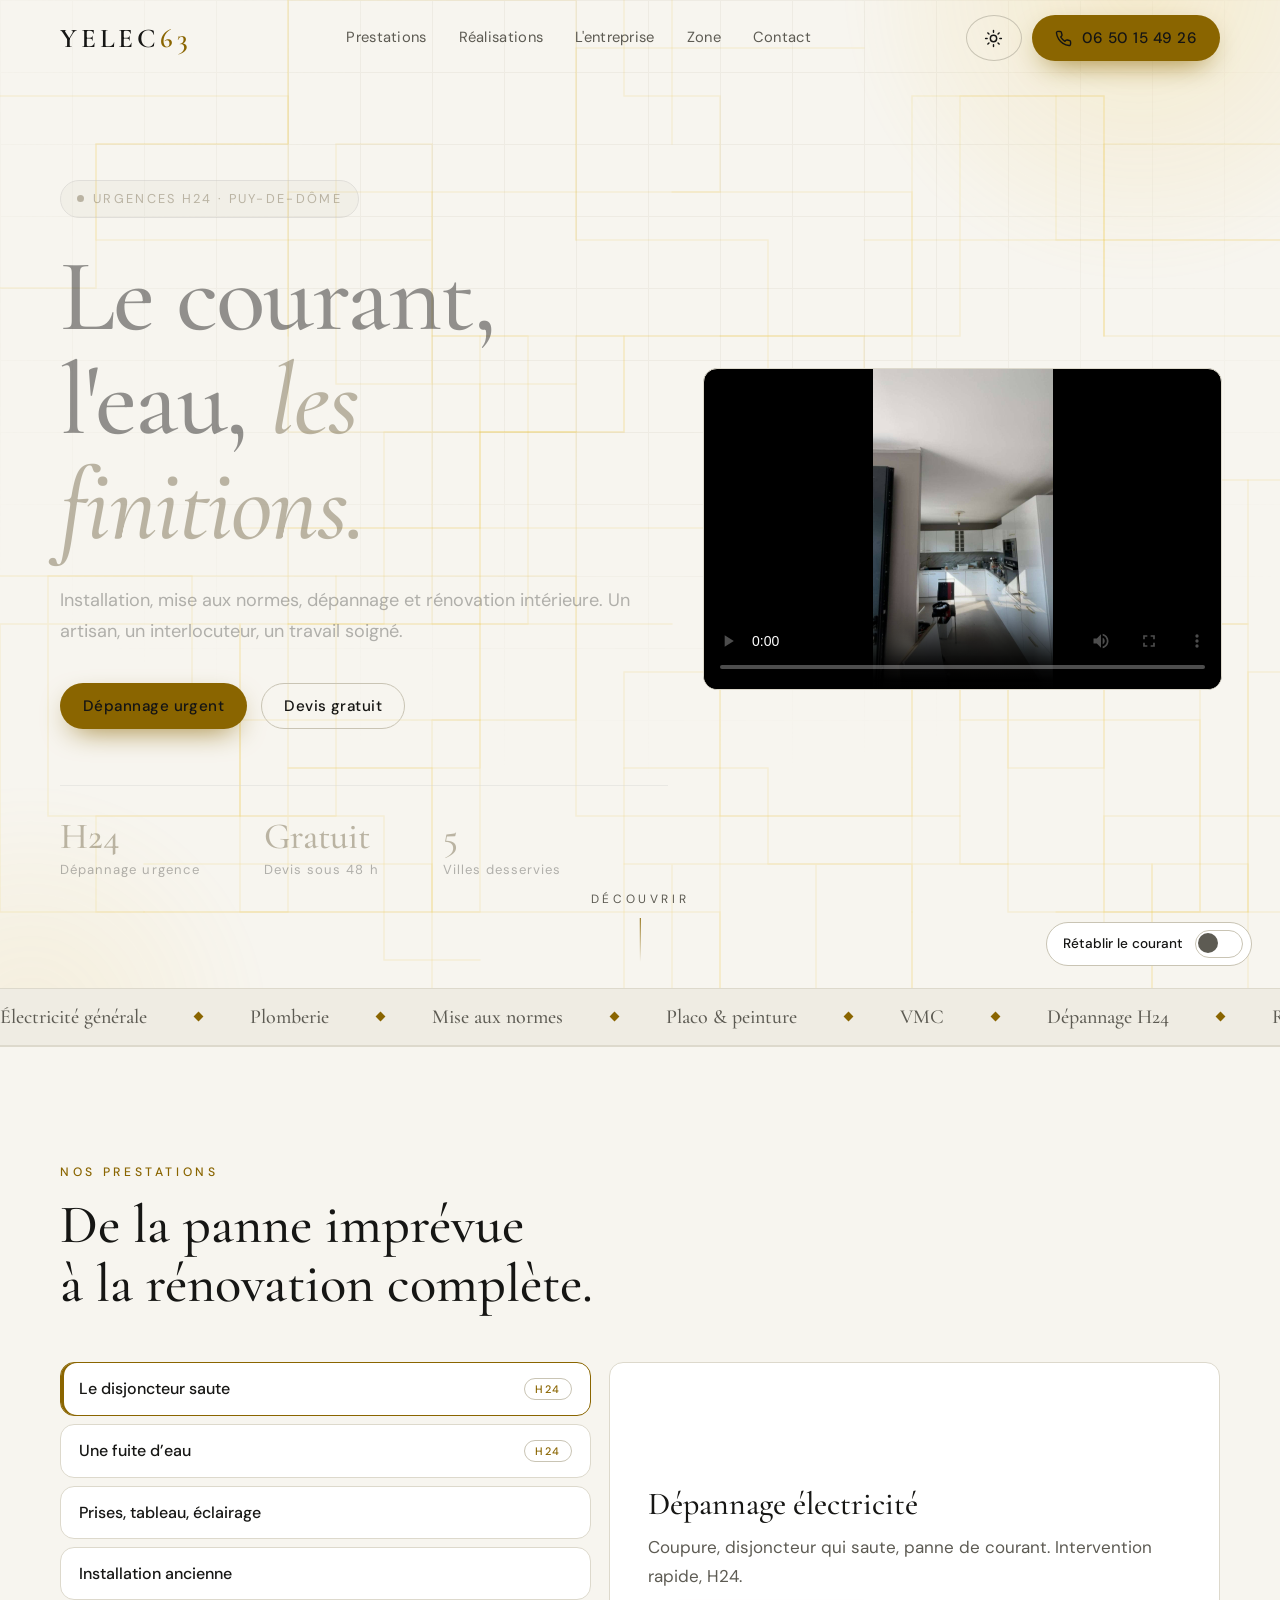
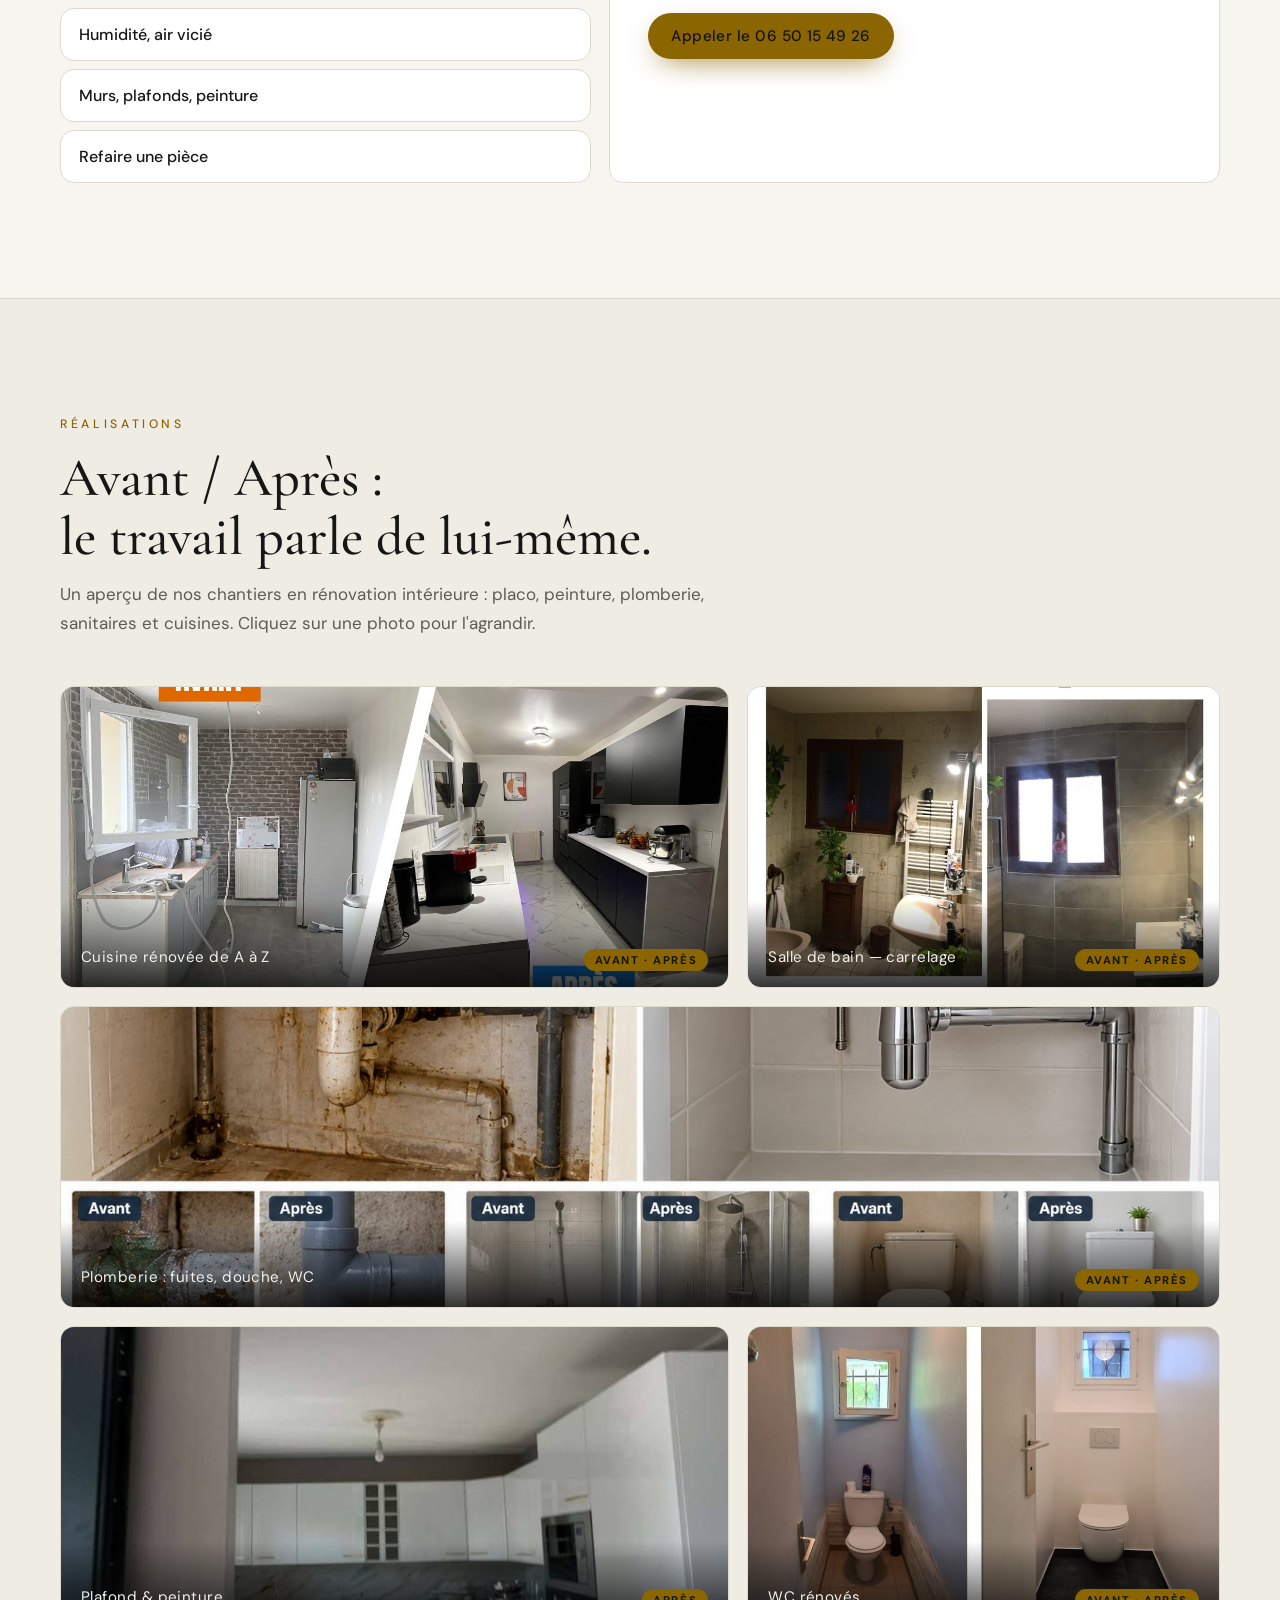
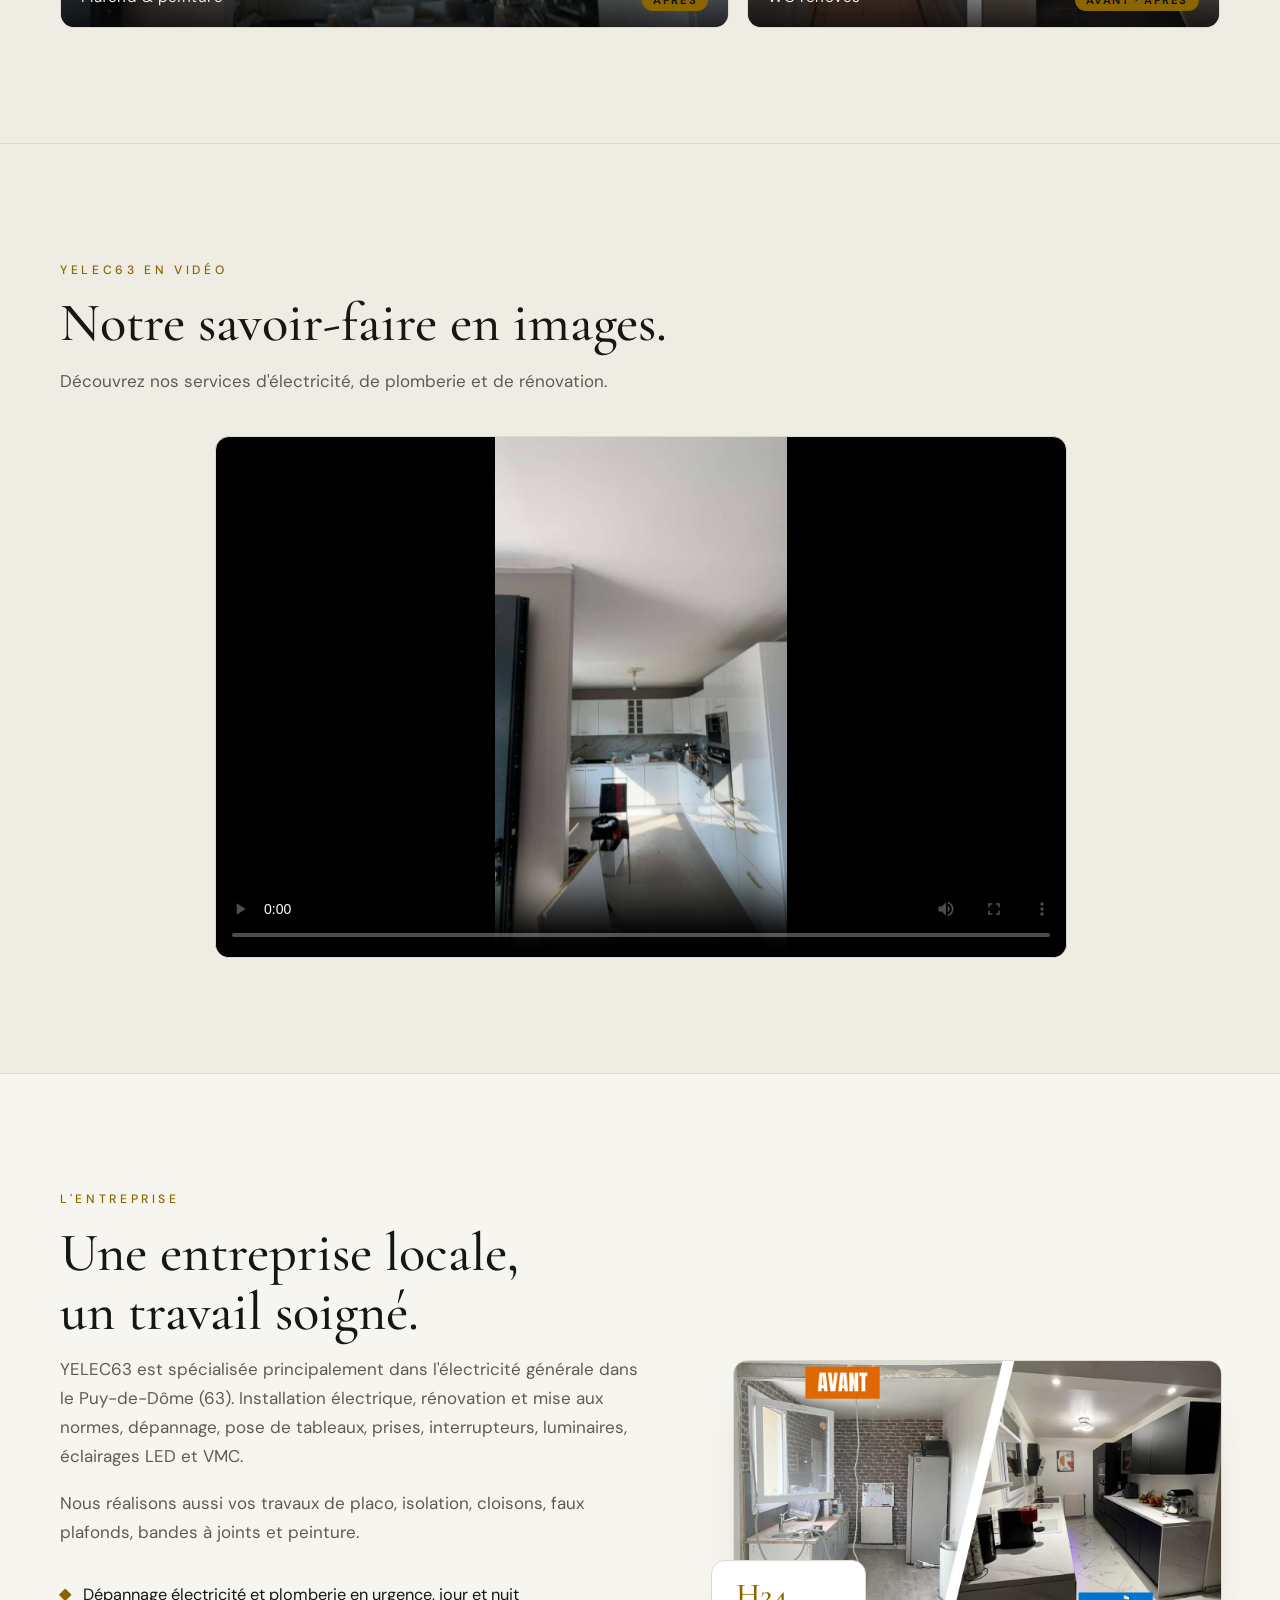
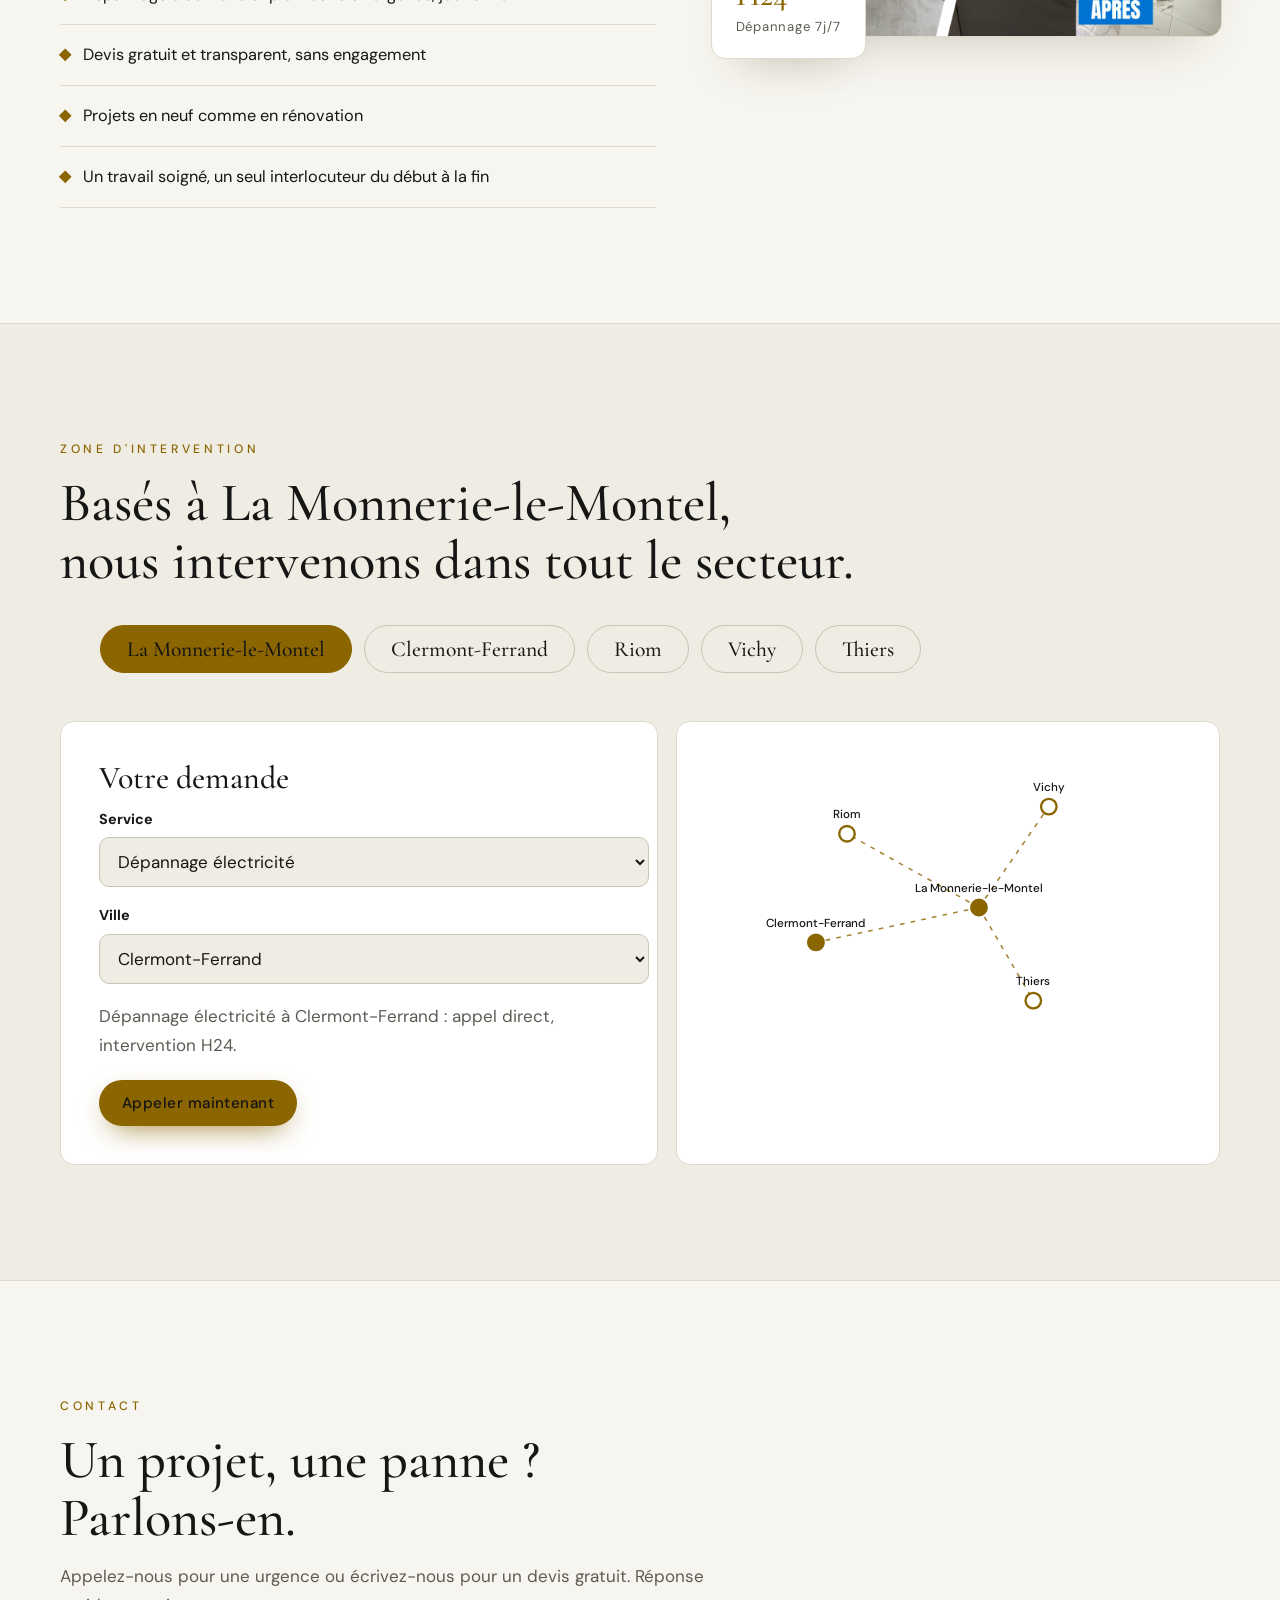
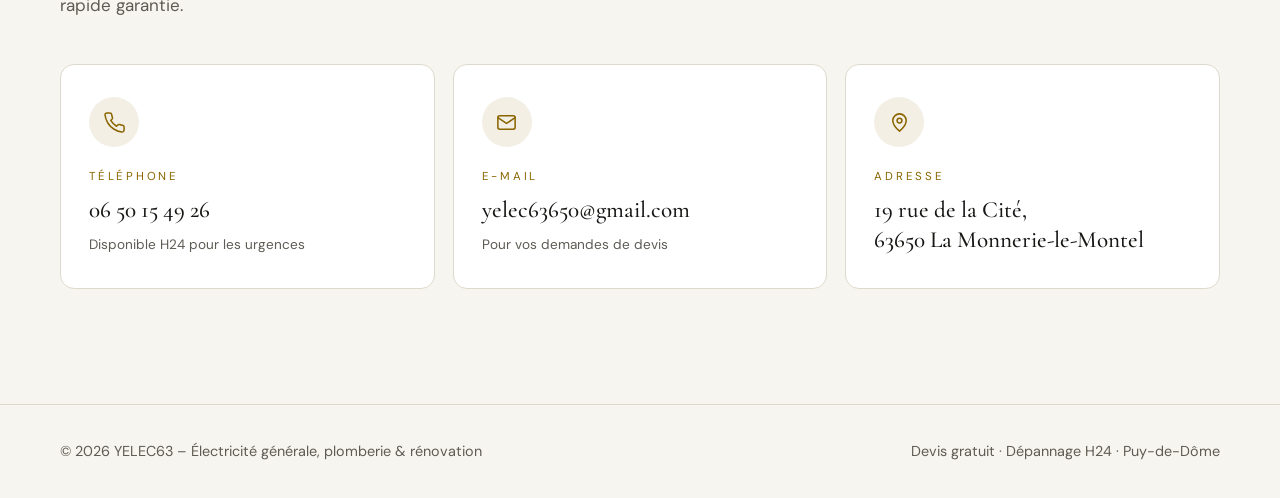
==== commit 6be2b9a7: "Update index.html" ====
--- a/index.html
+++ b/index.html
@@ -474,5 +474,6 @@
   if(e.key==='ArrowRight')show(idx+1);
 });
 </script>
+<script src="ye-extras.js" defer></script>
 </body>
 </html>
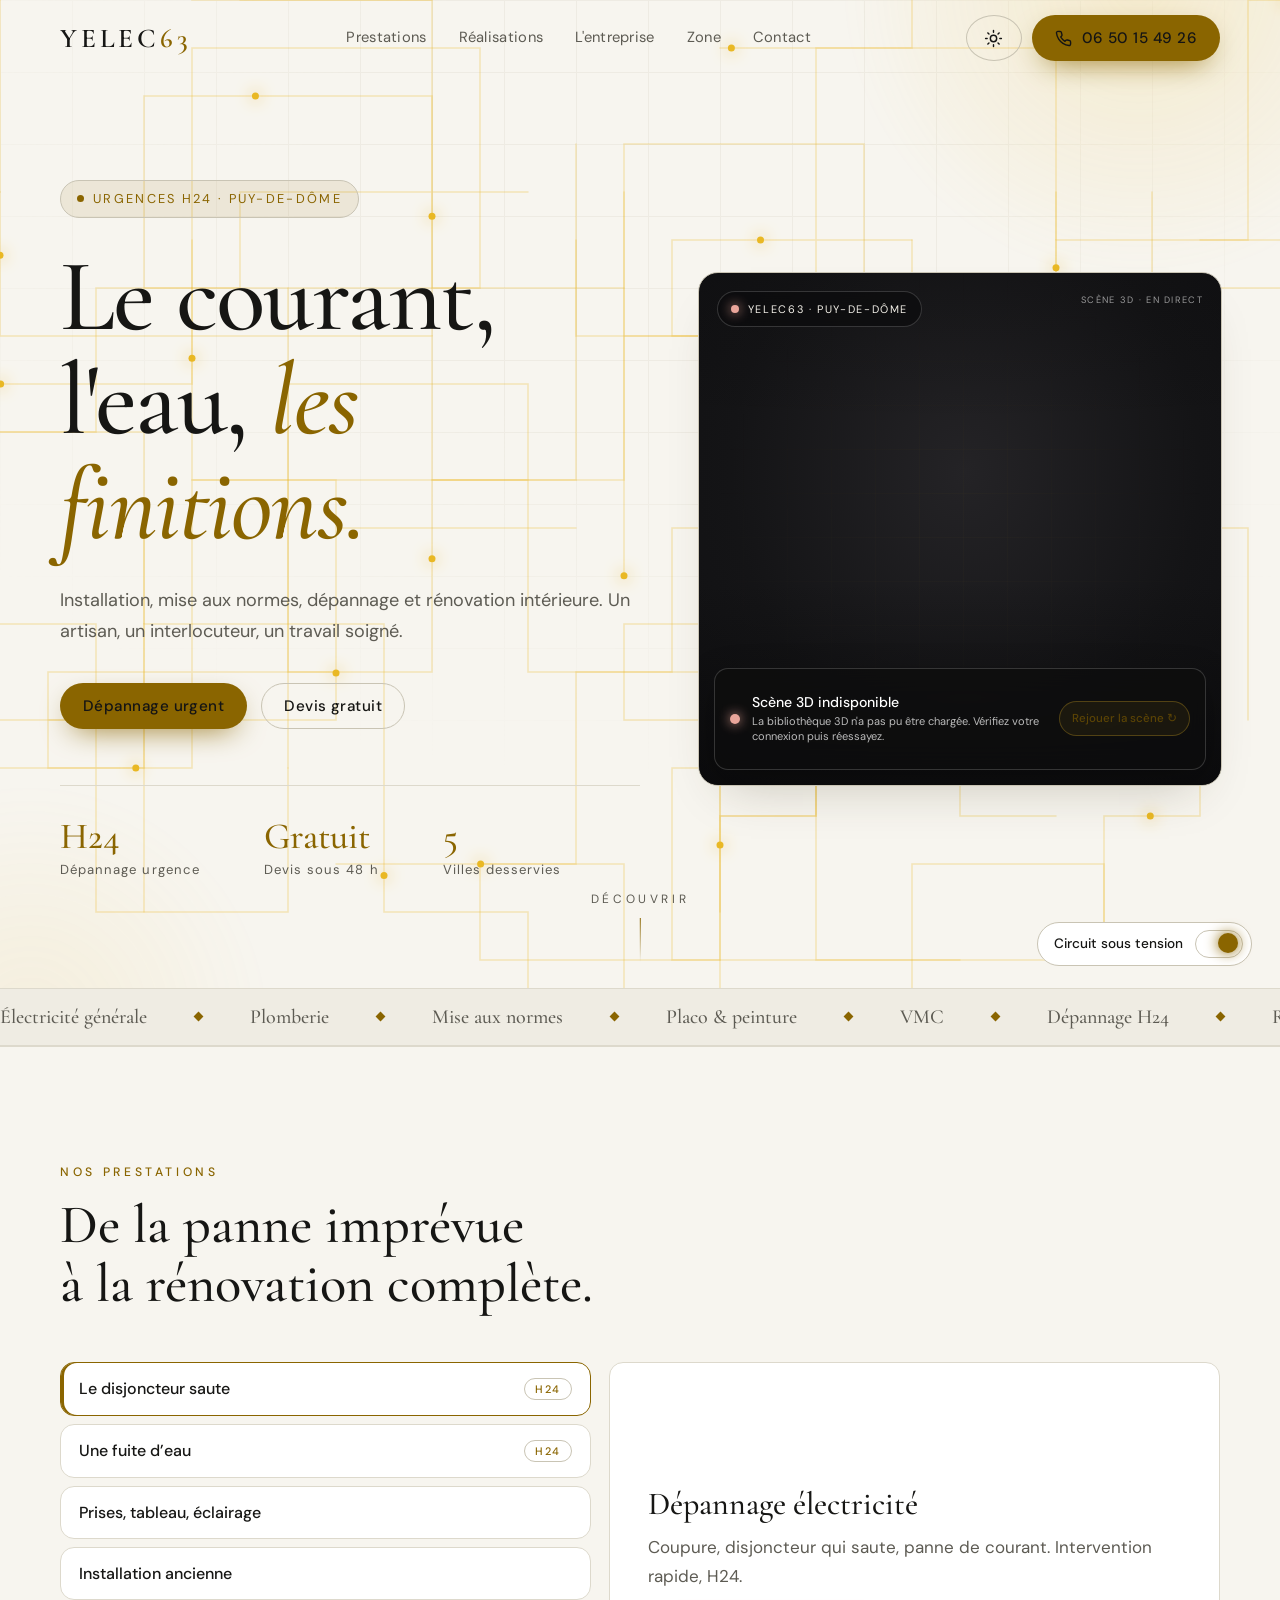
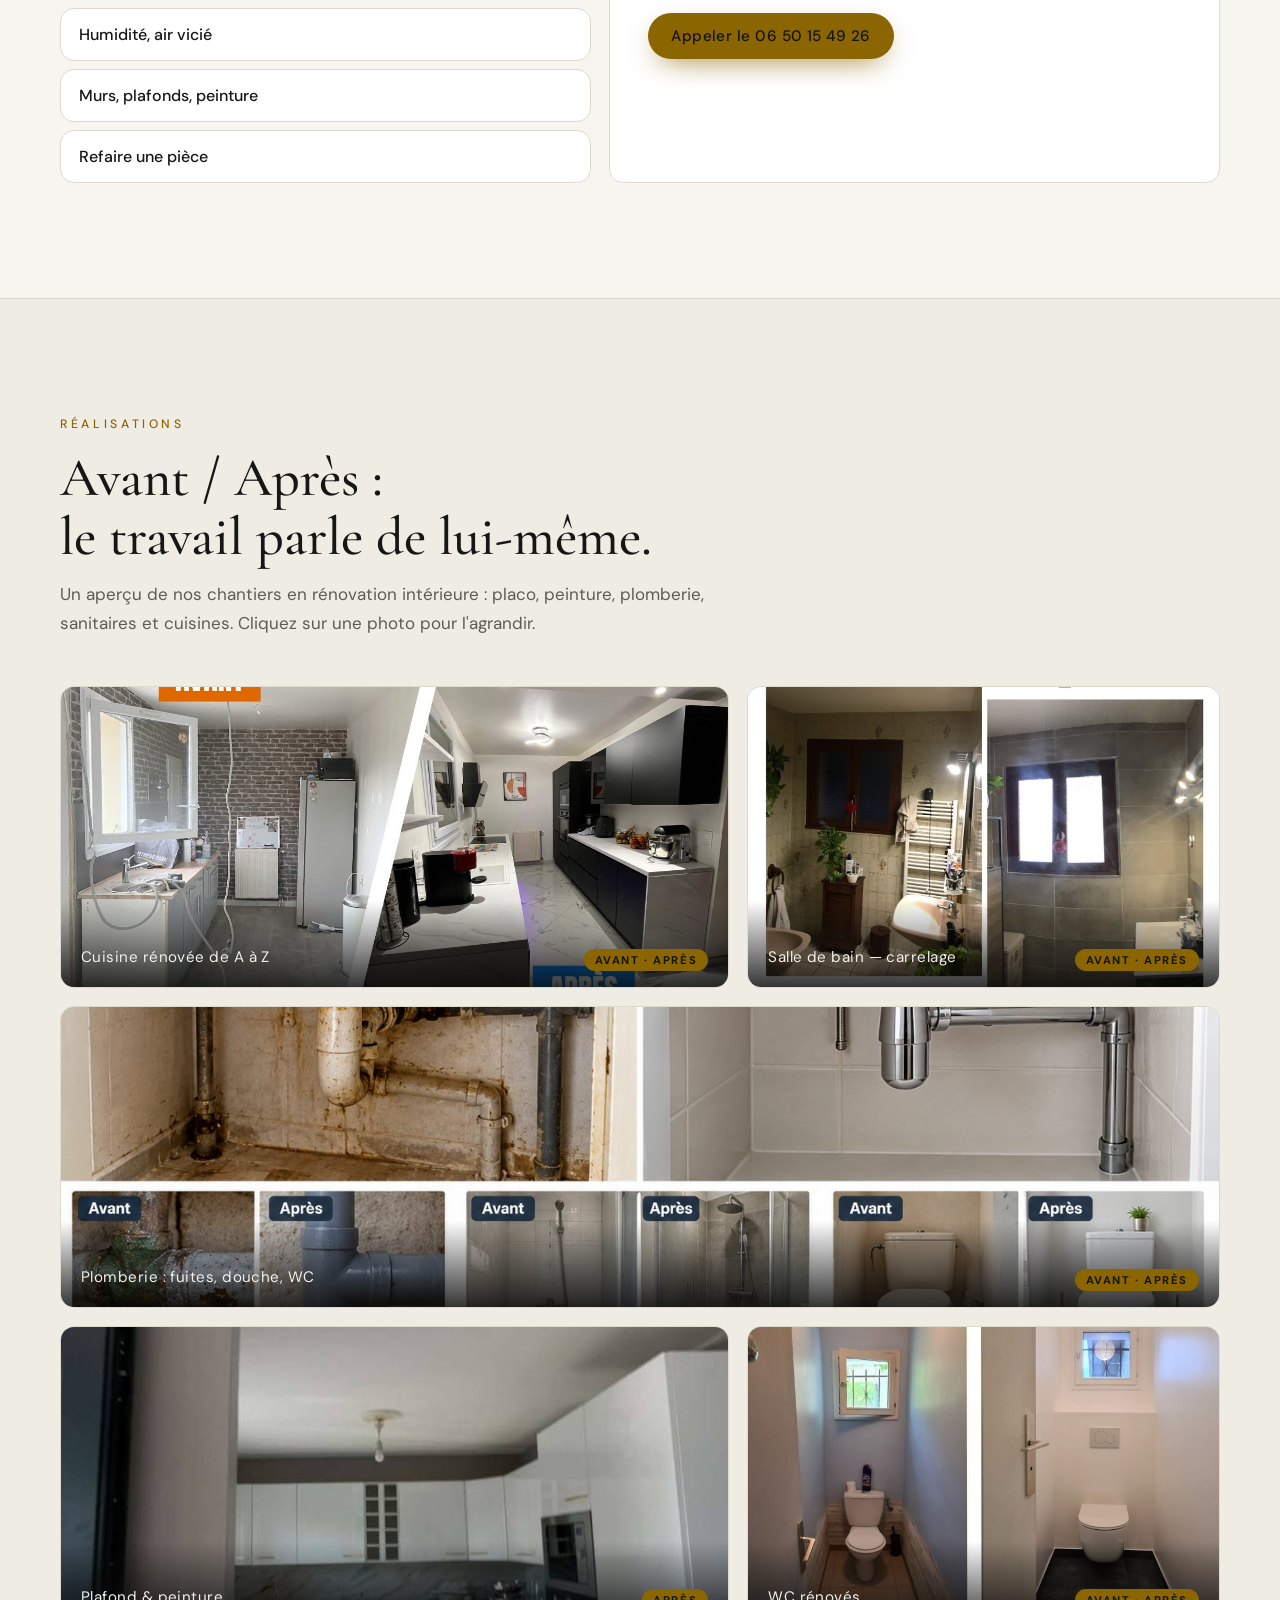
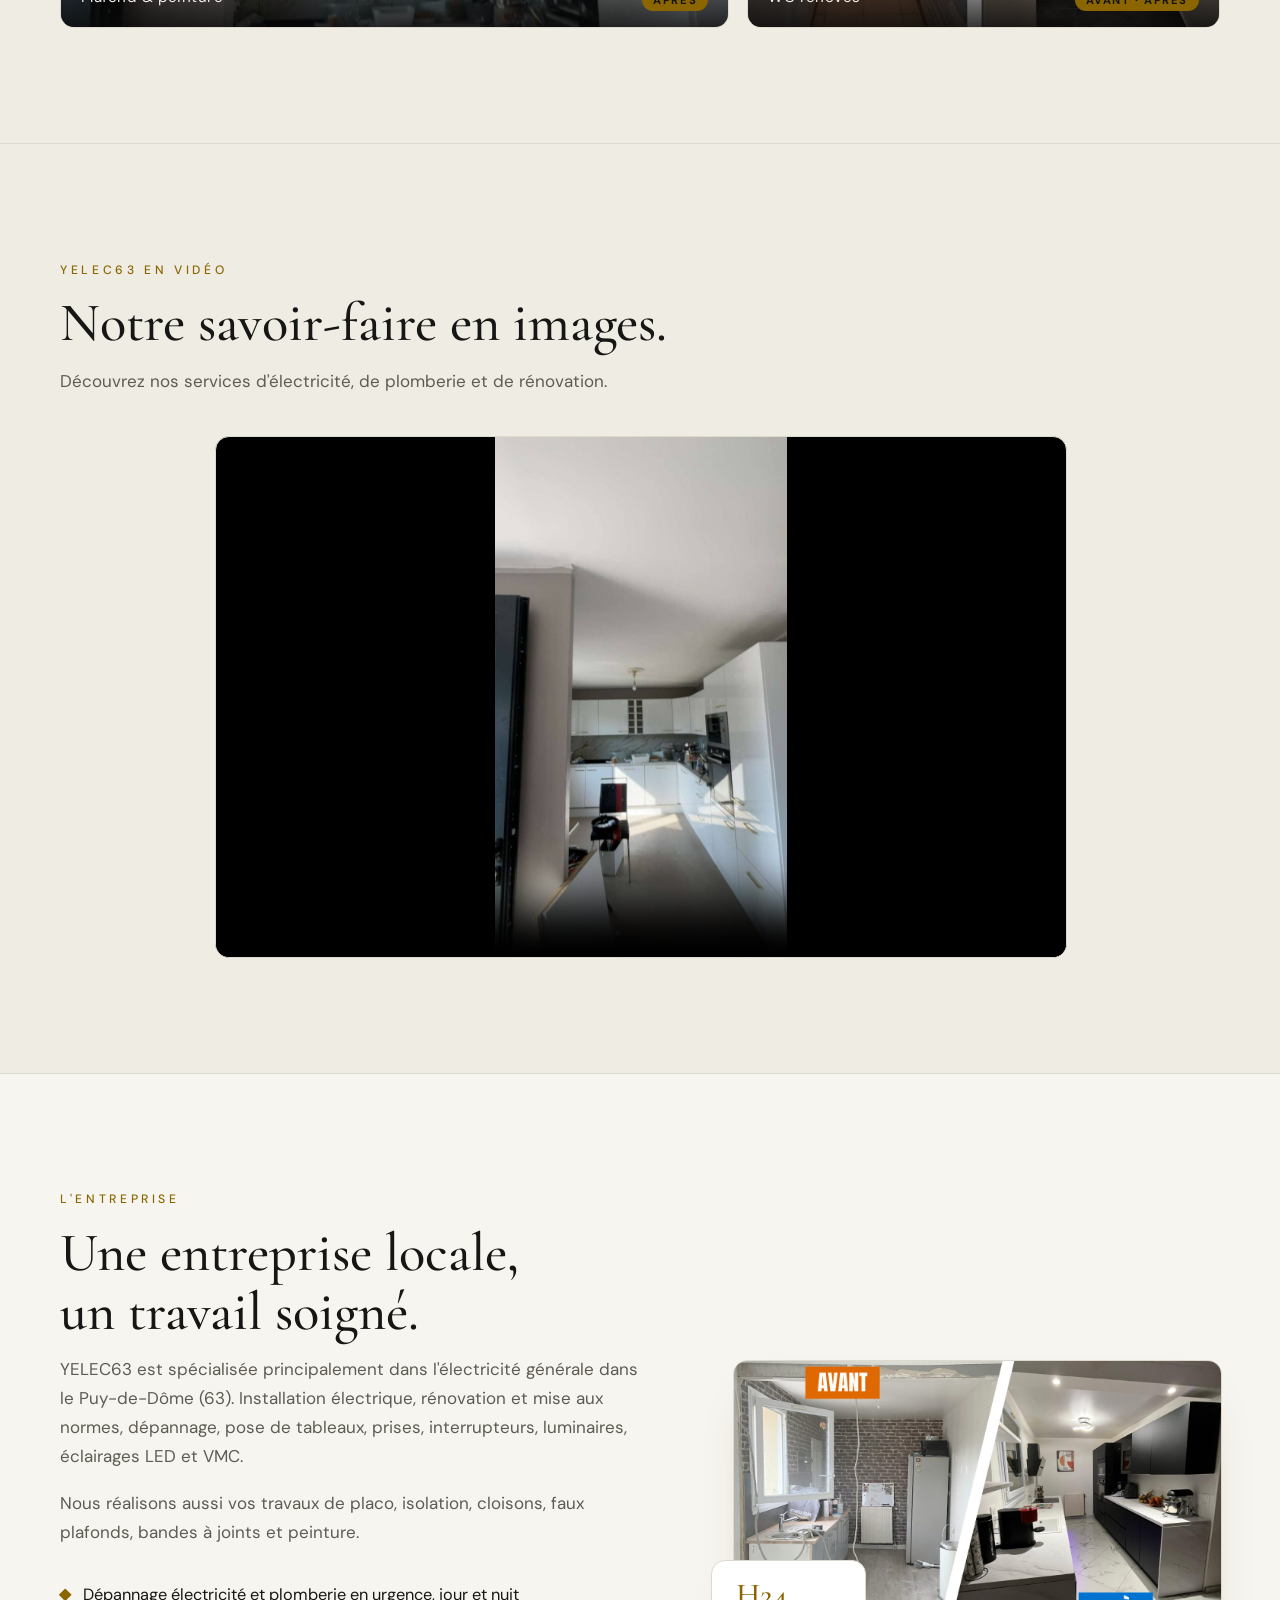
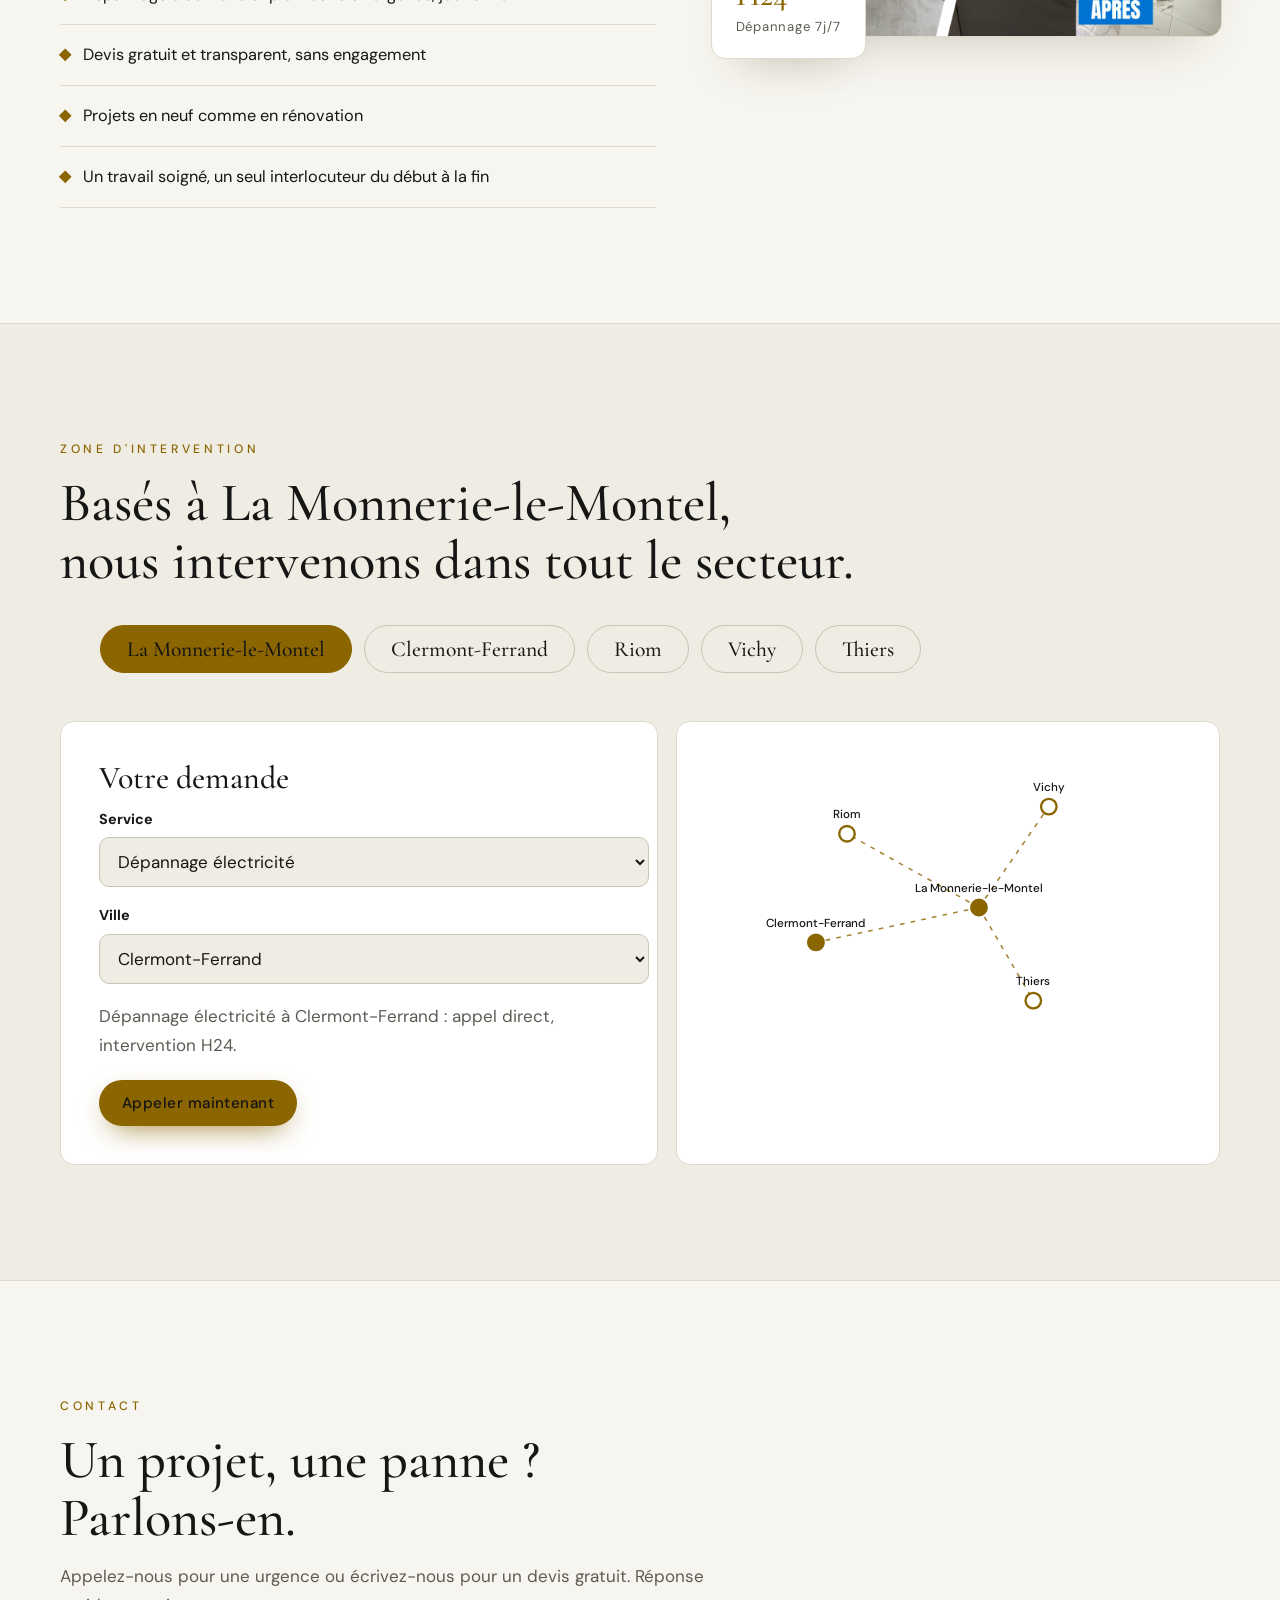
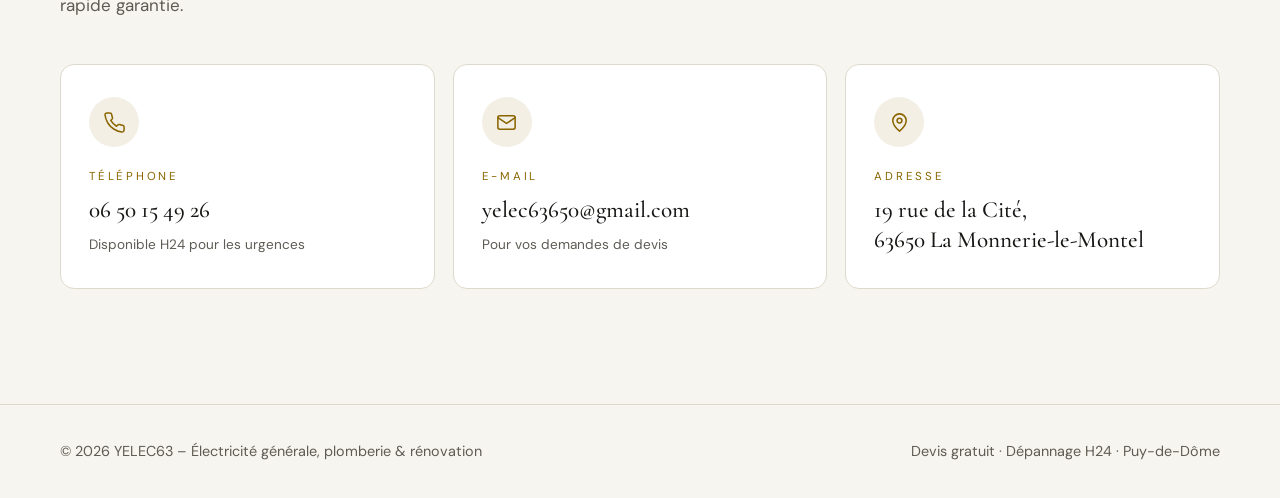
==== commit 7566e2a3: "Add interactive 3D electrician hero" ====
--- a/index.html
+++ b/index.html
@@ -183,6 +183,10 @@
   html{scroll-behavior:auto}
 }
 </style>
+<link rel="stylesheet" href="ye-3d.css">
+<script type="importmap">
+{"imports":{"three":"https://cdn.jsdelivr.net/npm/three@0.186.1/build/three.module.js","three/addons/":"https://cdn.jsdelivr.net/npm/three@0.186.1/examples/jsm/"}}
+</script>
 </head>
 <body>
 
@@ -230,9 +234,9 @@
   <div class="orb orb1"></div>
   <div class="orb orb2"></div>
 
-  <div class="w" style="display:grid;grid-template-columns:minmax(0,1fr) minmax(0,0.85fr);gap:35px;align-items:center;">
-
-    <div>
+  <div class="w hero-layout">
+
+    <div class="hero-copy">
       <span class="badge">
         <span class="dot"></span>
         Urgences H24 · Puy-de-Dôme
@@ -261,13 +265,17 @@
       </div>
     </div>
 
-    <div style="width:100%;min-width:0;">
-      <video controls playsinline preload="metadata"
-        poster="realisation-1.jpg"
-        style="display:block;width:100%;height:auto;max-height:320px;object-fit:contain;background:#000;border:1px solid var(--line);border-radius:14px;">
-        <source src="YELEC63_video.mp4" type="video/mp4">
-        Your browser does not support video playback.
-      </video>
+    <div class="hero-visual">
+      <div class="ye-3d-scene" id="repairScene" data-state="loading" role="region" aria-label="Démonstration 3D interactive d'un dépannage chez YELEC63">
+        <canvas class="ye-3d-canvas" id="repairCanvas" aria-hidden="true"></canvas>
+        <div class="ye-3d-top" aria-hidden="true"><span class="ye-3d-led"></span> YELEC63 · Puy-de-Dôme</div>
+        <div class="ye-3d-status">
+          <span class="ye-3d-status__lamp" id="repairLamp" aria-hidden="true"></span>
+          <span class="ye-3d-status__copy"><strong id="repairTitle">Chargement de la scène 3D</strong><small id="repairStatus" aria-live="polite">L'électricien arrive dans l'atelier…</small></span>
+          <button class="ye-3d-control" id="repairControl" type="button" aria-label="Relancer la démonstration 3D">Rejouer la scène <span aria-hidden="true">↻</span></button>
+        </div>
+        <span class="ye-3d-caption" aria-hidden="true">SCÈNE 3D · EN DIRECT</span>
+      </div>
     </div>
 
   </div>
@@ -475,5 +483,15 @@
 });
 </script>
 <script src="ye-extras.js" defer></script>
+<script type="module">
+import("./ye-3d.js").catch(error=>{
+  const title=document.getElementById("repairTitle"),status=document.getElementById("repairStatus"),button=document.getElementById("repairControl"),scene=document.getElementById("repairScene");
+  if(title)title.textContent="Scène 3D indisponible";
+  if(status)status.textContent="La bibliothèque 3D n'a pas pu être chargée. Vérifiez votre connexion puis réessayez.";
+  if(button)button.disabled=true;
+  if(scene)scene.dataset.state="error";
+  console.error("YELEC63 Three.js import failed:",error);
+});
+</script>
 </body>
 </html>
--- a/ye-3d.css
+++ b/ye-3d.css
@@ -0,0 +1,24 @@
+.hero-layout{display:grid;grid-template-columns:minmax(0,1fr) minmax(320px,.9fr);gap:clamp(28px,4.5vw,58px);align-items:center}
+.hero-copy{min-width:0}
+.hero-visual{min-width:0}
+.ye-3d-scene{position:relative;isolation:isolate;width:100%;max-width:560px;aspect-ratio:1.02;margin:0 auto;overflow:hidden;border:1px solid var(--line2);border-radius:20px;background:radial-gradient(ellipse at 51% 39%,#242326 0%,#141416 62%,#101012 100%);box-shadow:var(--shadow);color:#f2f0ea;--repair-glow:0;}
+.ye-3d-scene::before{content:"";position:absolute;inset:0;z-index:1;pointer-events:none;background:linear-gradient(180deg,rgba(7,7,8,.18) 0%,transparent 30%,transparent 60%,rgba(8,8,9,.58) 100%);}
+.ye-3d-scene::after{content:"";position:absolute;inset:0;z-index:0;pointer-events:none;opacity:.19;background-image:linear-gradient(rgba(233,184,36,.12) 1px,transparent 1px),linear-gradient(90deg,rgba(233,184,36,.12) 1px,transparent 1px);background-size:44px 44px;mask-image:radial-gradient(ellipse at 50% 48%,#000 5%,transparent 78%);}
+.ye-3d-canvas{position:absolute;inset:0;z-index:0;width:100%;height:100%;display:block;outline:none;touch-action:pan-y;}
+.ye-3d-top{position:absolute;z-index:2;top:18px;left:18px;display:flex;align-items:center;gap:9px;padding:8px 13px;border:1px solid rgba(255,255,255,.17);border-radius:99px;background:rgba(12,12,13,.66);backdrop-filter:blur(12px);color:#f4f1e9;font-size:.68rem;letter-spacing:.15em;text-transform:uppercase;pointer-events:none;}
+.ye-3d-led,.ye-3d-status__lamp{width:8px;height:8px;flex:none;border-radius:50%;background:var(--gold);box-shadow:0 0 12px var(--gold);}
+.ye-3d-status{position:absolute;z-index:3;left:15px;right:15px;bottom:15px;display:flex;align-items:center;gap:12px;min-height:74px;padding:13px 15px;border:1px solid rgba(255,255,255,.17);border-radius:14px;background:rgba(13,13,14,.78);backdrop-filter:blur(15px);box-shadow:0 12px 36px rgba(0,0,0,.24);}
+.ye-3d-status__lamp{width:10px;height:10px;}
+.ye-3d-status__copy{display:flex;min-width:0;flex:1;flex-direction:column;gap:3px;}
+.ye-3d-status__copy strong{color:#fff;font-size:.88rem;font-weight:500;line-height:1.3;}
+.ye-3d-status__copy small{color:rgba(255,255,255,.72);font-size:.69rem;line-height:1.4;}
+.ye-3d-control{flex:none;border:1px solid rgba(233,184,36,.45);border-radius:99px;padding:9px 12px;background:rgba(233,184,36,.1);color:var(--gold);font:500 .72rem "DM Sans",sans-serif;white-space:nowrap;transition:transform .25s var(--ease),background .25s,border-color .25s;}
+.ye-3d-control:hover,.ye-3d-control:focus-visible{transform:translateY(-2px);background:rgba(233,184,36,.2);border-color:var(--gold);outline:2px solid var(--gold);outline-offset:2px;}
+.ye-3d-control:disabled{opacity:.62;cursor:wait;transform:none;}
+.ye-3d-caption{position:absolute;z-index:2;top:20px;right:18px;color:rgba(255,255,255,.57);font-size:.58rem;letter-spacing:.14em;pointer-events:none;}
+.ye-3d-scene[data-state="repair"] .ye-3d-led,.ye-3d-scene[data-state="repair"] .ye-3d-status__lamp{background:#c4efc8;box-shadow:0 0 16px #a8e1b6;}
+.ye-3d-scene[data-state="error"] .ye-3d-led,.ye-3d-scene[data-state="error"] .ye-3d-status__lamp{background:#e9a59a;box-shadow:0 0 12px #e9a59a;}
+@media(max-width:960px){.hero-layout{grid-template-columns:minmax(0,1fr) minmax(270px,.8fr);gap:24px;}.ye-3d-scene{aspect-ratio:.94;}.ye-3d-caption{font-size:.52rem;}}
+@media(max-width:720px){.hero-layout{grid-template-columns:1fr;gap:30px;}.hero-visual{width:100%;max-width:560px;margin:0 auto;}.ye-3d-scene{aspect-ratio:1.16;max-width:none;}.ye-3d-caption{top:16px;right:14px;}}
+@media(max-width:440px){.ye-3d-top{top:13px;left:12px;padding:7px 10px;font-size:.59rem;}.ye-3d-caption{top:14px;font-size:.46rem;letter-spacing:.08em;}.ye-3d-status{left:10px;right:10px;bottom:10px;gap:8px;min-height:68px;padding:10px;}.ye-3d-status__copy strong{font-size:.78rem;}.ye-3d-status__copy small{font-size:.62rem;}.ye-3d-control{padding:8px 9px;font-size:.64rem;}}
+@media(prefers-reduced-motion:reduce){.ye-3d-control{transition:none;}}
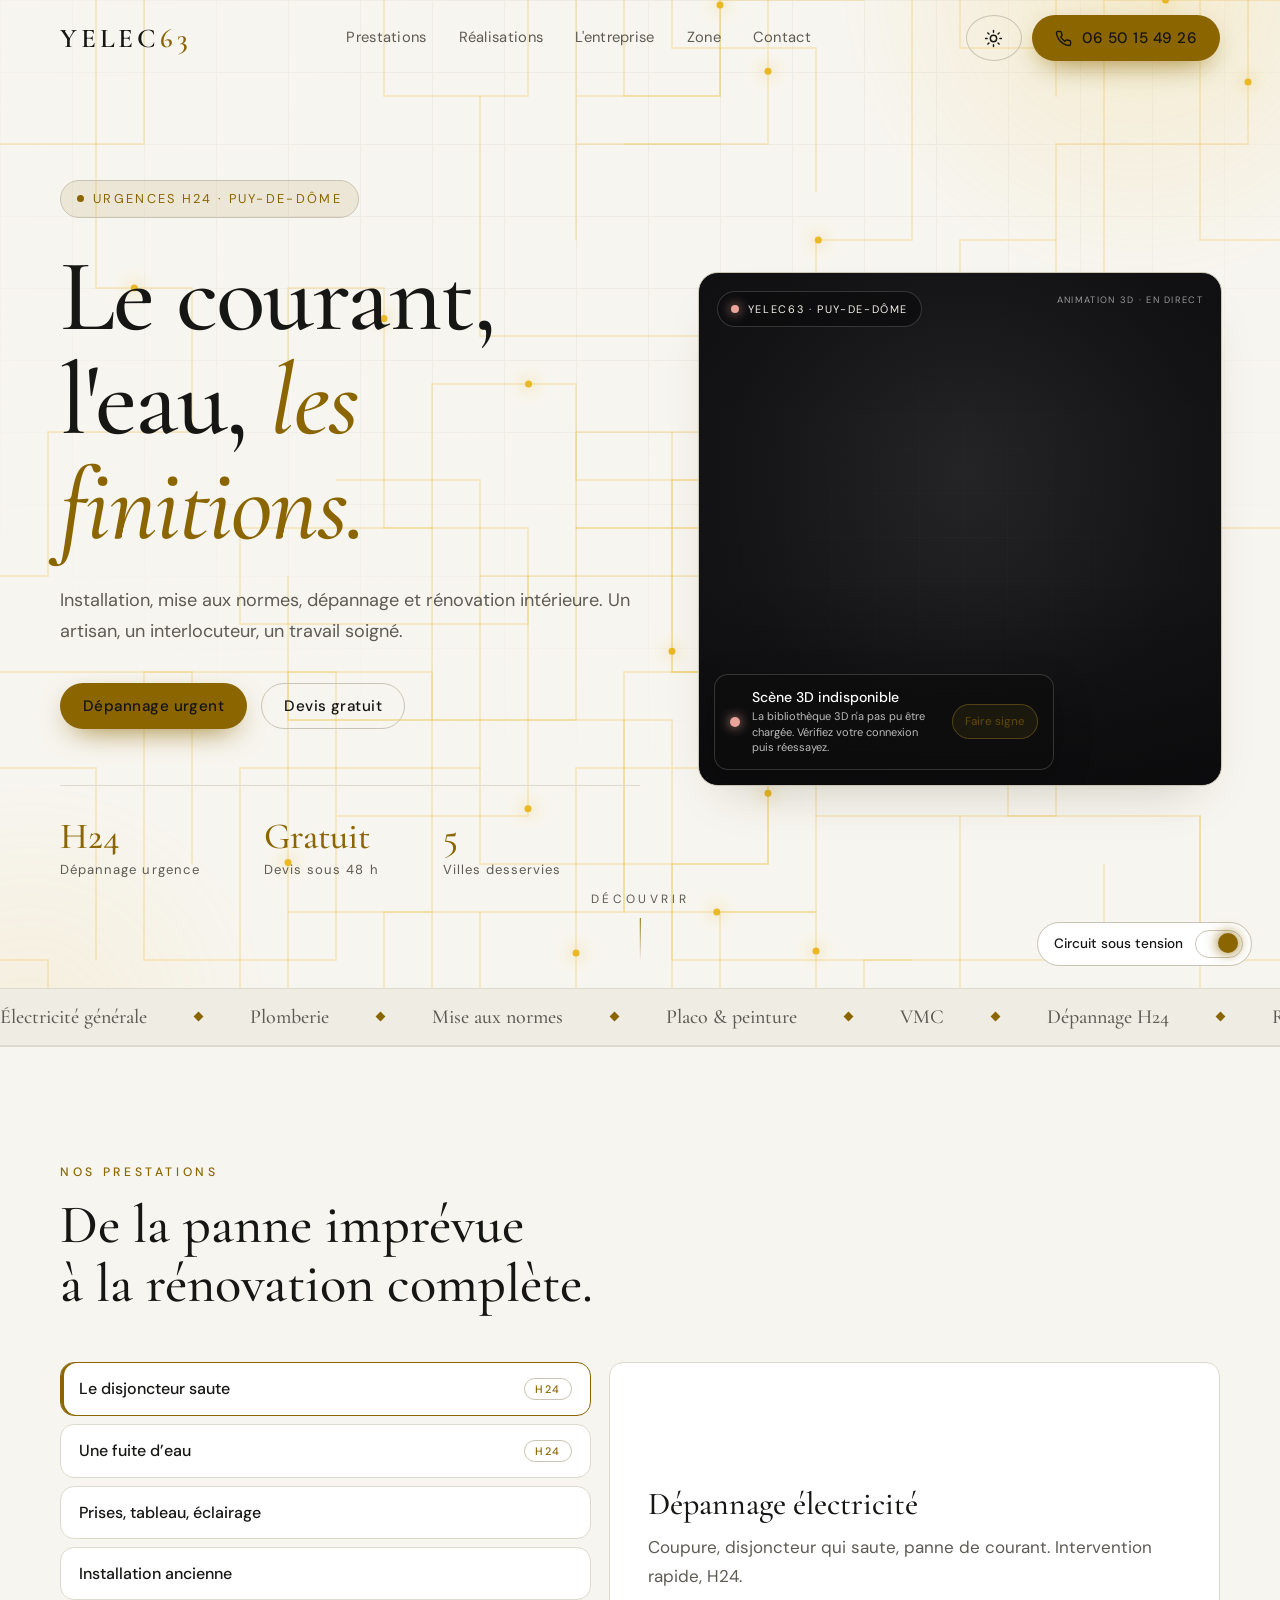
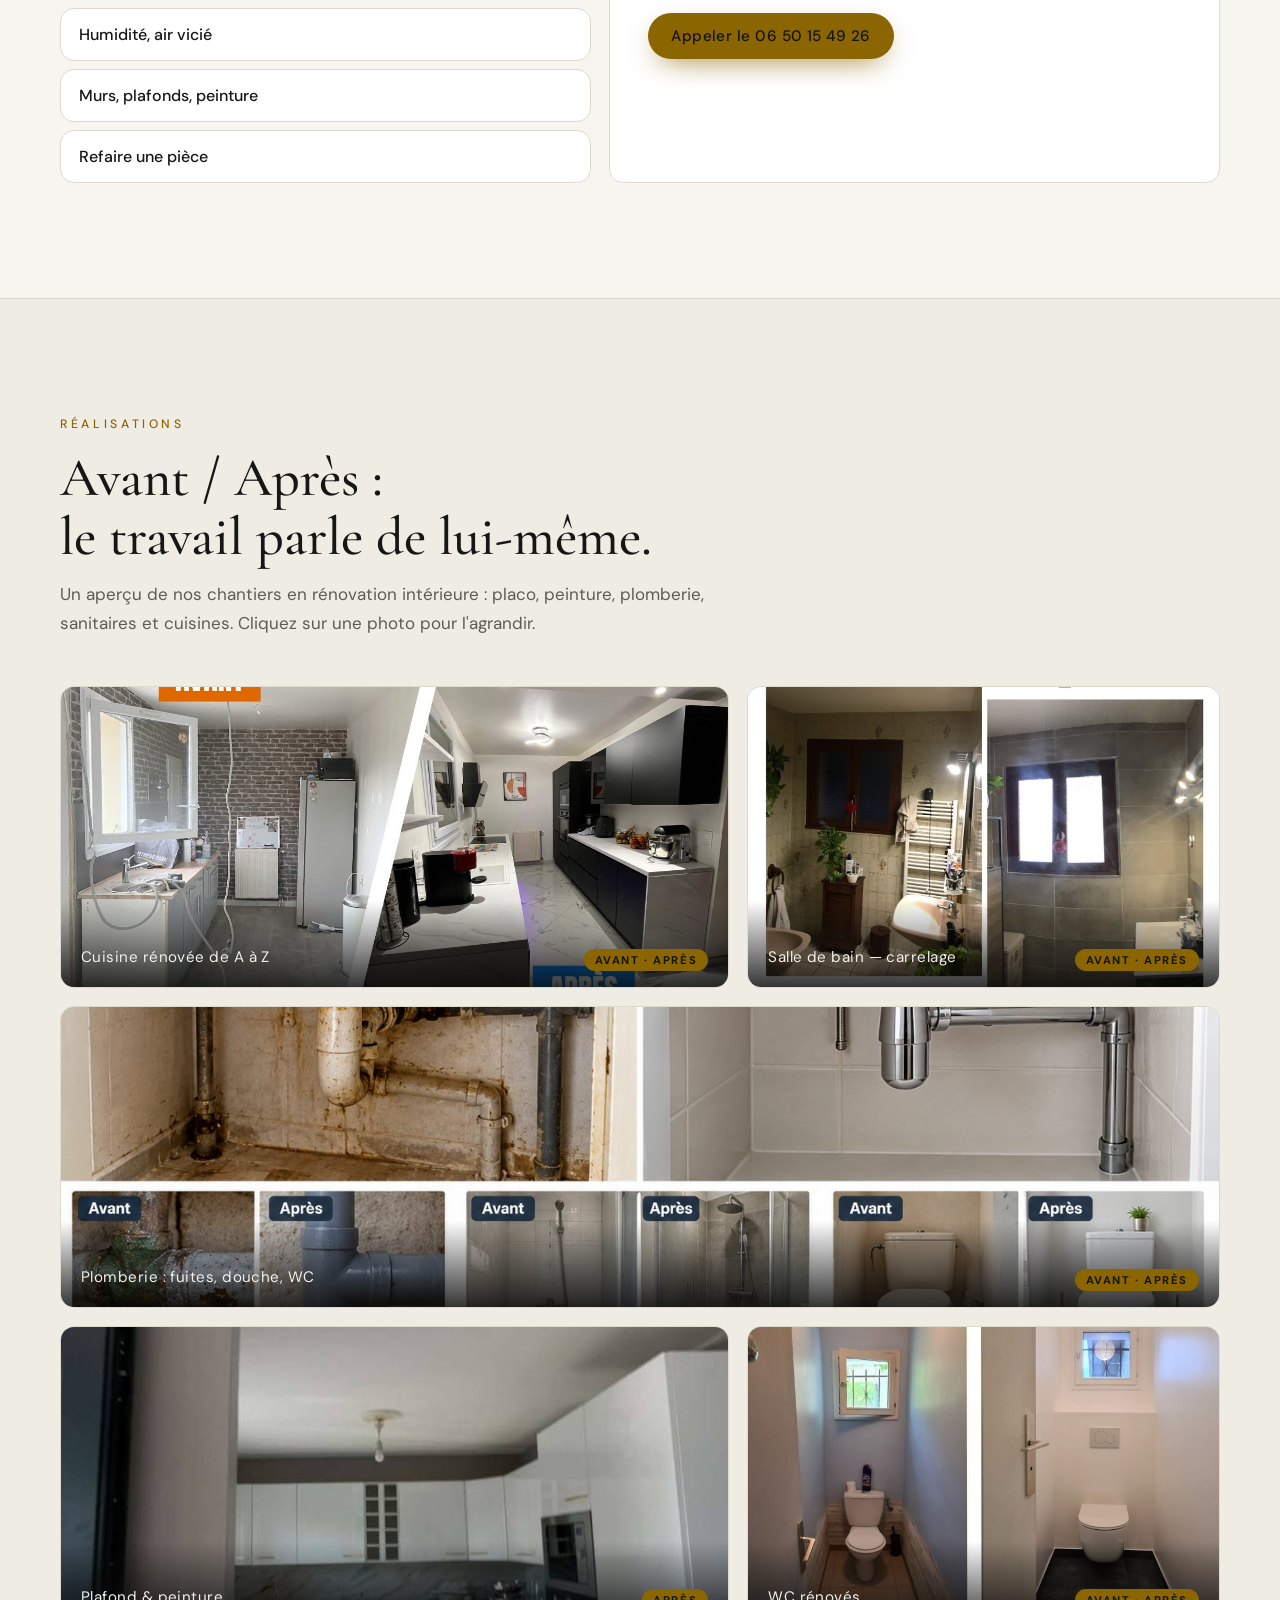
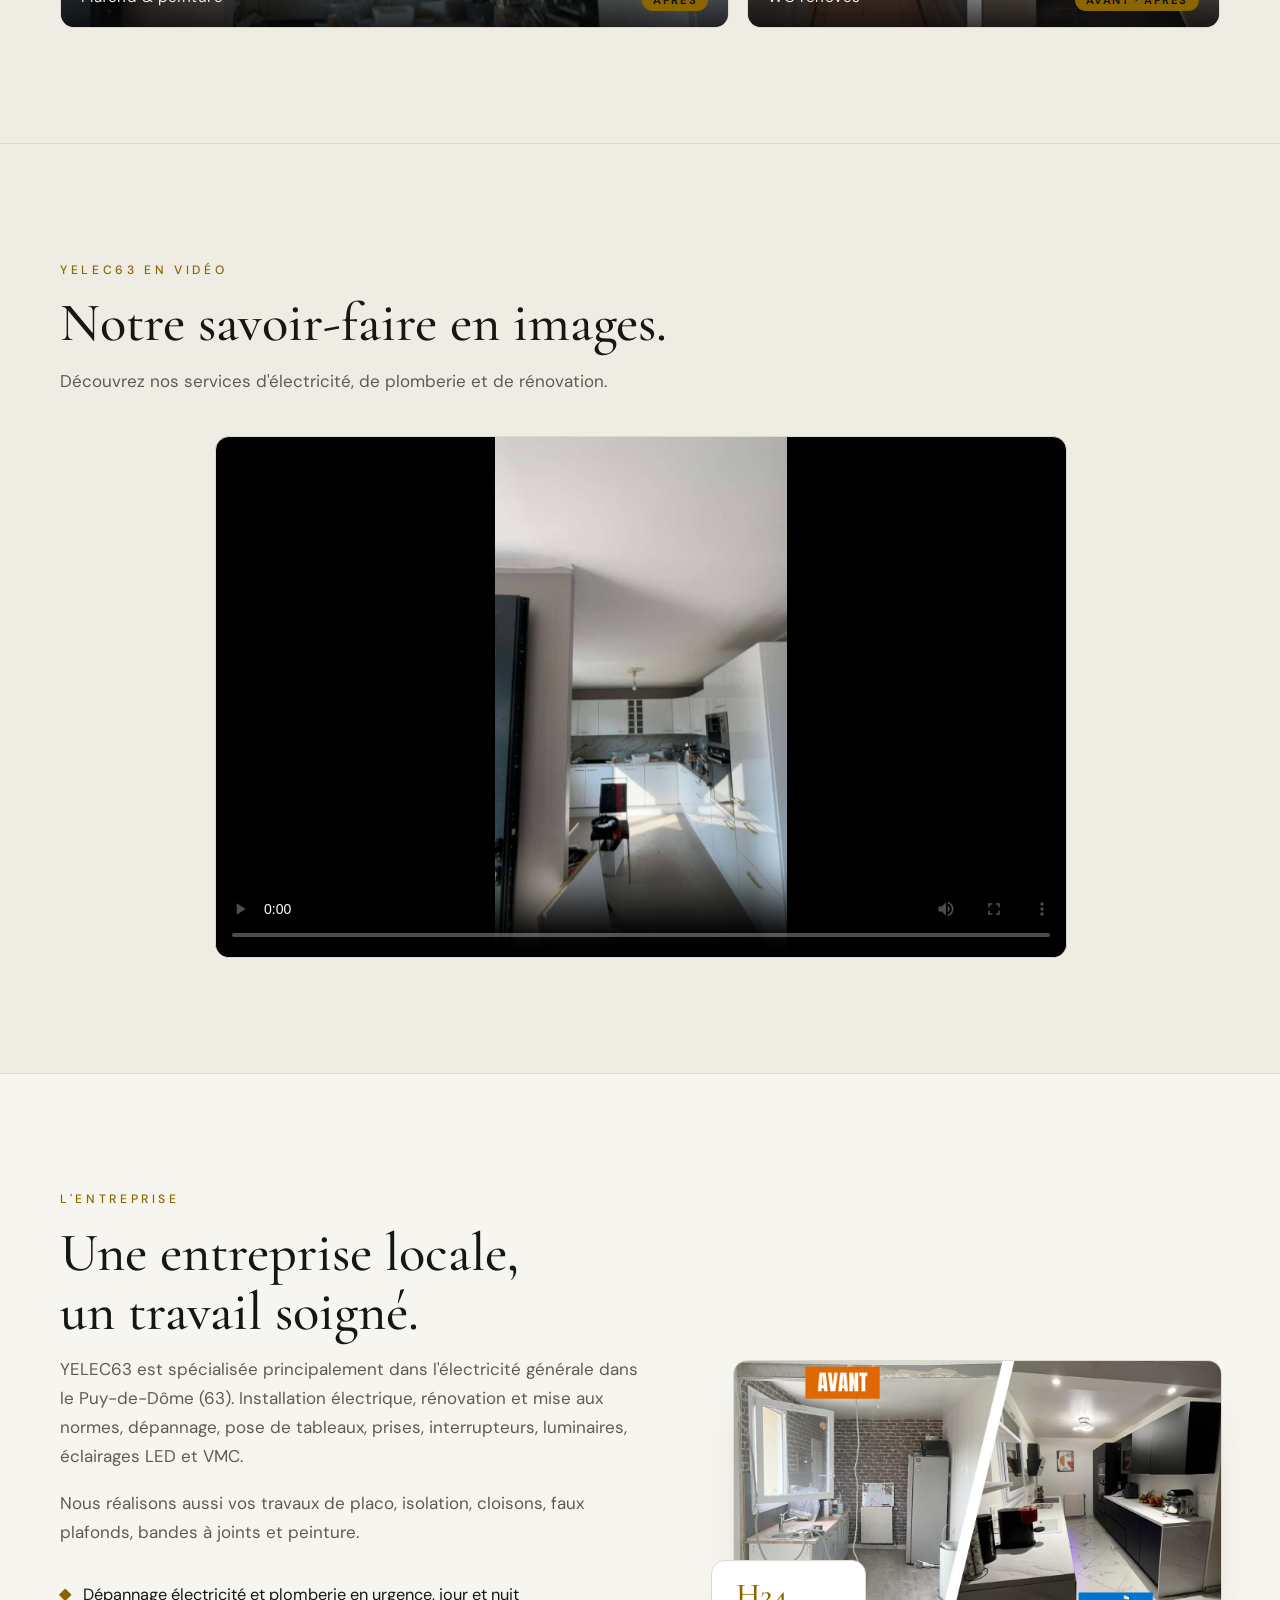
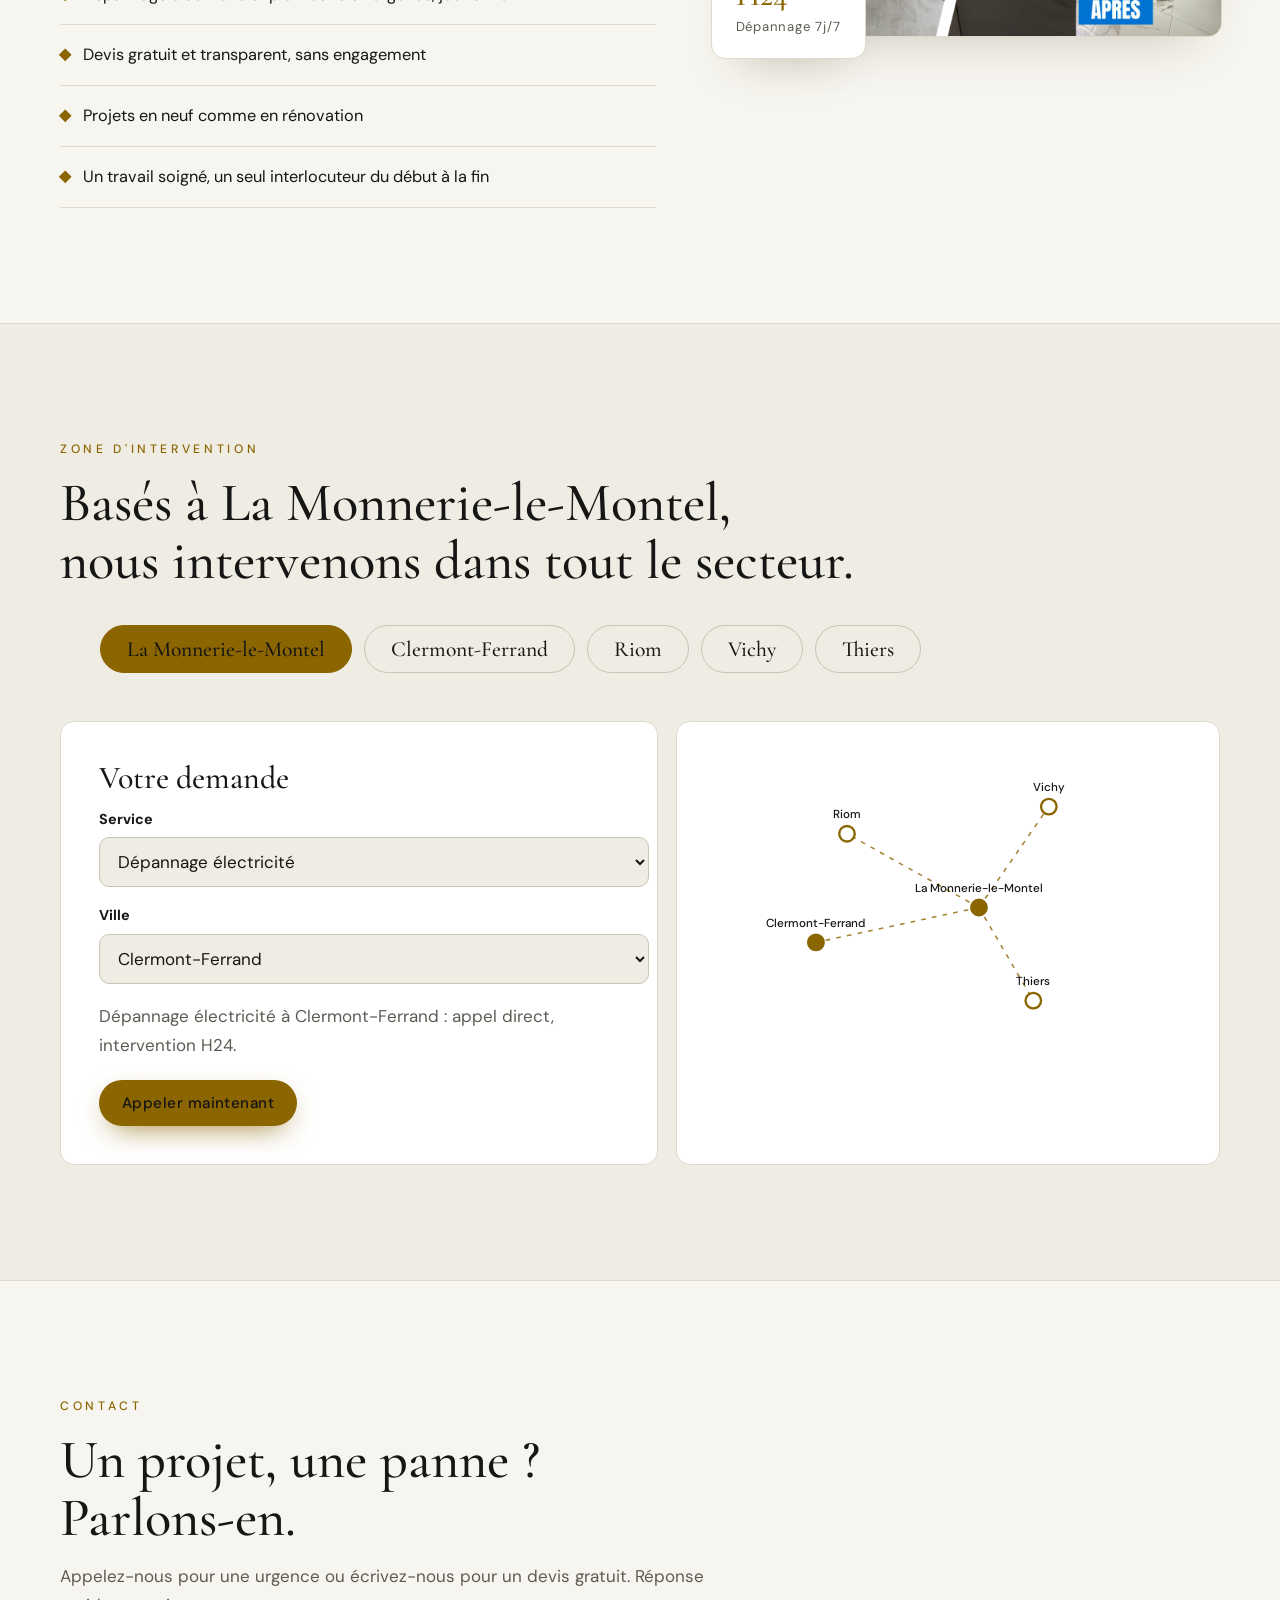
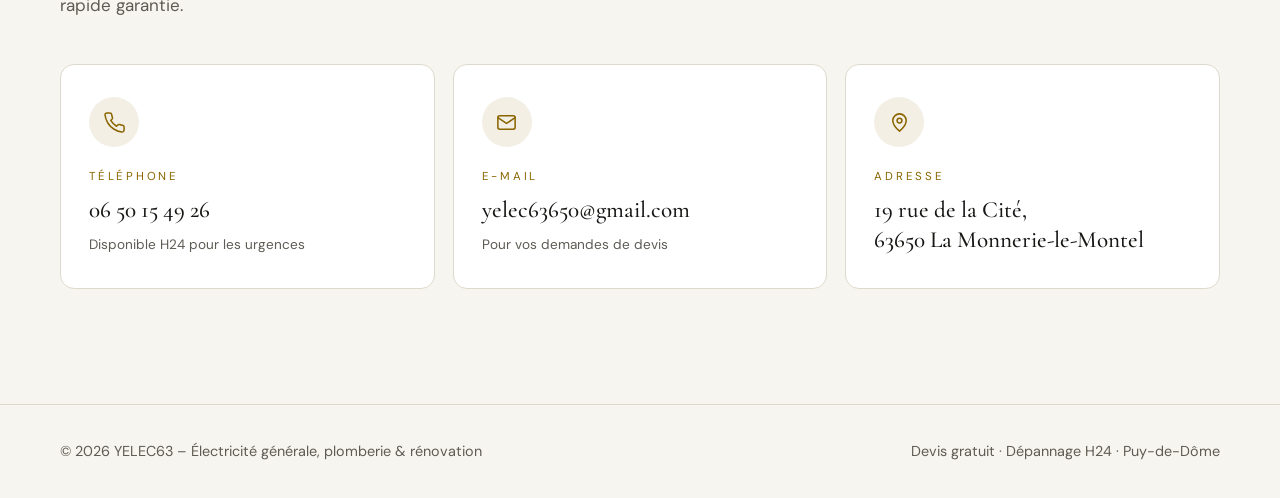
==== commit 62fcce3f: "Improve interactive repair animation" ====
--- a/index.html
+++ b/index.html
@@ -265,16 +265,16 @@
       </div>
     </div>
 
-    <div class="hero-visual">
-      <div class="ye-3d-scene" id="repairScene" data-state="loading" role="region" aria-label="Démonstration 3D interactive d'un dépannage chez YELEC63">
+      <div class="hero-visual">
+      <div class="ye-3d-scene" id="repairScene" data-state="loading" role="region" aria-label="Scène 3D interactive : un artisan YELEC63 répare un lave-linge et vous salue.">
         <canvas class="ye-3d-canvas" id="repairCanvas" aria-hidden="true"></canvas>
         <div class="ye-3d-top" aria-hidden="true"><span class="ye-3d-led"></span> YELEC63 · Puy-de-Dôme</div>
         <div class="ye-3d-status">
           <span class="ye-3d-status__lamp" id="repairLamp" aria-hidden="true"></span>
-          <span class="ye-3d-status__copy"><strong id="repairTitle">Chargement de la scène 3D</strong><small id="repairStatus" aria-live="polite">L'électricien arrive dans l'atelier…</small></span>
-          <button class="ye-3d-control" id="repairControl" type="button" aria-label="Relancer la démonstration 3D">Rejouer la scène <span aria-hidden="true">↻</span></button>
+          <span class="ye-3d-status__copy"><strong id="repairTitle">Réparation en cours</strong><small id="repairStatus" aria-live="polite">Le technicien intervient sur le lave-linge.</small></span>
+          <button class="ye-3d-control" id="repairControl" type="button" aria-label="Saluer l'artisan">Faire signe</button>
         </div>
-        <span class="ye-3d-caption" aria-hidden="true">SCÈNE 3D · EN DIRECT</span>
+        <span class="ye-3d-caption" aria-hidden="true">ANIMATION 3D · EN DIRECT</span>
       </div>
     </div>
 
--- a/ye-3d.css
+++ b/ye-3d.css
@@ -1,24 +1,168 @@
-.hero-layout{display:grid;grid-template-columns:minmax(0,1fr) minmax(320px,.9fr);gap:clamp(28px,4.5vw,58px);align-items:center}
-.hero-copy{min-width:0}
-.hero-visual{min-width:0}
-.ye-3d-scene{position:relative;isolation:isolate;width:100%;max-width:560px;aspect-ratio:1.02;margin:0 auto;overflow:hidden;border:1px solid var(--line2);border-radius:20px;background:radial-gradient(ellipse at 51% 39%,#242326 0%,#141416 62%,#101012 100%);box-shadow:var(--shadow);color:#f2f0ea;--repair-glow:0;}
-.ye-3d-scene::before{content:"";position:absolute;inset:0;z-index:1;pointer-events:none;background:linear-gradient(180deg,rgba(7,7,8,.18) 0%,transparent 30%,transparent 60%,rgba(8,8,9,.58) 100%);}
-.ye-3d-scene::after{content:"";position:absolute;inset:0;z-index:0;pointer-events:none;opacity:.19;background-image:linear-gradient(rgba(233,184,36,.12) 1px,transparent 1px),linear-gradient(90deg,rgba(233,184,36,.12) 1px,transparent 1px);background-size:44px 44px;mask-image:radial-gradient(ellipse at 50% 48%,#000 5%,transparent 78%);}
-.ye-3d-canvas{position:absolute;inset:0;z-index:0;width:100%;height:100%;display:block;outline:none;touch-action:pan-y;}
-.ye-3d-top{position:absolute;z-index:2;top:18px;left:18px;display:flex;align-items:center;gap:9px;padding:8px 13px;border:1px solid rgba(255,255,255,.17);border-radius:99px;background:rgba(12,12,13,.66);backdrop-filter:blur(12px);color:#f4f1e9;font-size:.68rem;letter-spacing:.15em;text-transform:uppercase;pointer-events:none;}
-.ye-3d-led,.ye-3d-status__lamp{width:8px;height:8px;flex:none;border-radius:50%;background:var(--gold);box-shadow:0 0 12px var(--gold);}
-.ye-3d-status{position:absolute;z-index:3;left:15px;right:15px;bottom:15px;display:flex;align-items:center;gap:12px;min-height:74px;padding:13px 15px;border:1px solid rgba(255,255,255,.17);border-radius:14px;background:rgba(13,13,14,.78);backdrop-filter:blur(15px);box-shadow:0 12px 36px rgba(0,0,0,.24);}
-.ye-3d-status__lamp{width:10px;height:10px;}
-.ye-3d-status__copy{display:flex;min-width:0;flex:1;flex-direction:column;gap:3px;}
-.ye-3d-status__copy strong{color:#fff;font-size:.88rem;font-weight:500;line-height:1.3;}
-.ye-3d-status__copy small{color:rgba(255,255,255,.72);font-size:.69rem;line-height:1.4;}
-.ye-3d-control{flex:none;border:1px solid rgba(233,184,36,.45);border-radius:99px;padding:9px 12px;background:rgba(233,184,36,.1);color:var(--gold);font:500 .72rem "DM Sans",sans-serif;white-space:nowrap;transition:transform .25s var(--ease),background .25s,border-color .25s;}
-.ye-3d-control:hover,.ye-3d-control:focus-visible{transform:translateY(-2px);background:rgba(233,184,36,.2);border-color:var(--gold);outline:2px solid var(--gold);outline-offset:2px;}
-.ye-3d-control:disabled{opacity:.62;cursor:wait;transform:none;}
-.ye-3d-caption{position:absolute;z-index:2;top:20px;right:18px;color:rgba(255,255,255,.57);font-size:.58rem;letter-spacing:.14em;pointer-events:none;}
-.ye-3d-scene[data-state="repair"] .ye-3d-led,.ye-3d-scene[data-state="repair"] .ye-3d-status__lamp{background:#c4efc8;box-shadow:0 0 16px #a8e1b6;}
-.ye-3d-scene[data-state="error"] .ye-3d-led,.ye-3d-scene[data-state="error"] .ye-3d-status__lamp{background:#e9a59a;box-shadow:0 0 12px #e9a59a;}
-@media(max-width:960px){.hero-layout{grid-template-columns:minmax(0,1fr) minmax(270px,.8fr);gap:24px;}.ye-3d-scene{aspect-ratio:.94;}.ye-3d-caption{font-size:.52rem;}}
-@media(max-width:720px){.hero-layout{grid-template-columns:1fr;gap:30px;}.hero-visual{width:100%;max-width:560px;margin:0 auto;}.ye-3d-scene{aspect-ratio:1.16;max-width:none;}.ye-3d-caption{top:16px;right:14px;}}
-@media(max-width:440px){.ye-3d-top{top:13px;left:12px;padding:7px 10px;font-size:.59rem;}.ye-3d-caption{top:14px;font-size:.46rem;letter-spacing:.08em;}.ye-3d-status{left:10px;right:10px;bottom:10px;gap:8px;min-height:68px;padding:10px;}.ye-3d-status__copy strong{font-size:.78rem;}.ye-3d-status__copy small{font-size:.62rem;}.ye-3d-control{padding:8px 9px;font-size:.64rem;}}
-@media(prefers-reduced-motion:reduce){.ye-3d-control{transition:none;}}
+.hero-layout {
+  display: grid;
+  grid-template-columns: minmax(0, 1fr) minmax(320px, .9fr);
+  gap: clamp(28px, 4.5vw, 58px);
+  align-items: center;
+}
+.hero-copy,
+.hero-visual { min-width: 0; }
+.ye-3d-scene {
+  position: relative;
+  isolation: isolate;
+  width: 100%;
+  max-width: 560px;
+  aspect-ratio: 1.02;
+  margin: 0 auto;
+  overflow: hidden;
+  border: 1px solid var(--line2);
+  border-radius: 20px;
+  background: radial-gradient(ellipse at 51% 39%, #242326 0%, #141416 62%, #101012 100%);
+  box-shadow: var(--shadow);
+  color: #f2f0ea;
+  --repair-glow: 0;
+}
+.ye-3d-scene::before {
+  content: "";
+  position: absolute;
+  inset: 0;
+  z-index: 1;
+  pointer-events: none;
+  background: linear-gradient(180deg, rgba(7,7,8,.18) 0%, transparent 30%, transparent 60%, rgba(8,8,9,.58) 100%);
+}
+.ye-3d-scene::after {
+  content: "";
+  position: absolute;
+  inset: 0;
+  z-index: 0;
+  pointer-events: none;
+  opacity: .19;
+  background-image: linear-gradient(rgba(233,184,36,.12) 1px, transparent 1px), linear-gradient(90deg, rgba(233,184,36,.12) 1px, transparent 1px);
+  background-size: 44px 44px;
+  mask-image: radial-gradient(ellipse at 50% 48%, #000 5%, transparent 78%);
+}
+.ye-3d-canvas {
+  position: absolute;
+  inset: 0;
+  z-index: 0;
+  width: 100%;
+  height: 100%;
+  display: block;
+  outline: none;
+  touch-action: pan-y;
+}
+.ye-3d-top {
+  position: absolute;
+  z-index: 2;
+  top: 18px;
+  left: 18px;
+  display: flex;
+  align-items: center;
+  gap: 9px;
+  padding: 8px 13px;
+  border: 1px solid rgba(255,255,255,.17);
+  border-radius: 99px;
+  background: rgba(12,12,13,.66);
+  backdrop-filter: blur(12px);
+  color: #f4f1e9;
+  font-size: .68rem;
+  letter-spacing: .15em;
+  text-transform: uppercase;
+  pointer-events: none;
+}
+.ye-3d-led,
+.ye-3d-status__lamp {
+  width: 8px;
+  height: 8px;
+  flex: none;
+  border-radius: 50%;
+  background: var(--gold);
+  box-shadow: 0 0 12px var(--gold);
+}
+.ye-3d-status {
+  position: absolute;
+  z-index: 3;
+  left: 15px;
+  right: auto;
+  bottom: 15px;
+  display: flex;
+  align-items: center;
+  gap: 12px;
+  width: min(340px, calc(100% - 30px));
+  min-height: 74px;
+  box-sizing: border-box;
+  padding: 13px 15px;
+  border: 1px solid rgba(255,255,255,.17);
+  border-radius: 14px;
+  background: rgba(13,13,14,.78);
+  backdrop-filter: blur(15px);
+  box-shadow: 0 12px 36px rgba(0,0,0,.24);
+}
+.ye-3d-status__lamp { width: 10px; height: 10px; }
+.ye-3d-status__copy {
+  display: flex;
+  min-width: 0;
+  flex: 1;
+  flex-direction: column;
+  gap: 3px;
+}
+.ye-3d-status__copy strong { color: #fff; font-size: .88rem; font-weight: 500; line-height: 1.3; }
+.ye-3d-status__copy small { color: rgba(255,255,255,.72); font-size: .69rem; line-height: 1.4; }
+.ye-3d-control {
+  flex: none;
+  border: 1px solid rgba(233,184,36,.45);
+  border-radius: 99px;
+  padding: 9px 12px;
+  background: rgba(233,184,36,.1);
+  color: var(--gold);
+  font: 500 .72rem "DM Sans", sans-serif;
+  white-space: nowrap;
+  cursor: pointer;
+  transition: transform .25s var(--ease), background .25s, border-color .25s;
+}
+.ye-3d-control:hover,
+.ye-3d-control:focus-visible {
+  transform: translateY(-2px);
+  background: rgba(233,184,36,.2);
+  border-color: var(--gold);
+  outline: 2px solid var(--gold);
+  outline-offset: 2px;
+}
+.ye-3d-control:disabled { opacity: .62; cursor: wait; transform: none; }
+.ye-3d-caption {
+  position: absolute;
+  z-index: 2;
+  top: 20px;
+  right: 18px;
+  color: rgba(255,255,255,.57);
+  font-size: .58rem;
+  letter-spacing: .14em;
+  pointer-events: none;
+}
+.ye-3d-scene[data-state="repair"] .ye-3d-led,
+.ye-3d-scene[data-state="repair"] .ye-3d-status__lamp { background: #c4efc8; box-shadow: 0 0 16px #a8e1b6; }
+.ye-3d-scene[data-state="wave"] .ye-3d-led,
+.ye-3d-scene[data-state="wave"] .ye-3d-status__lamp { background: #fff0a8; box-shadow: 0 0 18px #e9b824; }
+.ye-3d-scene[data-state="error"] .ye-3d-led,
+.ye-3d-scene[data-state="error"] .ye-3d-status__lamp { background: #e9a59a; box-shadow: 0 0 12px #e9a59a; }
+@media (max-width: 960px) {
+  .hero-layout { grid-template-columns: minmax(0, 1fr) minmax(270px, .8fr); gap: 24px; }
+  .ye-3d-scene { aspect-ratio: .94; }
+  .ye-3d-caption { font-size: .52rem; }
+}
+@media (max-width: 720px) {
+  .hero-layout { grid-template-columns: 1fr; gap: 30px; }
+  .hero-visual { width: 100%; max-width: 560px; margin: 0 auto; }
+  .ye-3d-scene { aspect-ratio: 1.16; max-width: none; }
+  .ye-3d-caption { top: 16px; right: 14px; }
+}
+@media (max-width: 440px) {
+  .ye-3d-top { top: 13px; left: 12px; padding: 7px 10px; font-size: .59rem; }
+  .ye-3d-caption { top: 14px; font-size: .46rem; letter-spacing: .08em; }
+  .ye-3d-status { left: 10px; right: 10px; bottom: 10px; width: auto; gap: 8px; min-height: 68px; padding: 10px; }
+  .ye-3d-status__copy strong { font-size: .78rem; }
+  .ye-3d-status__copy small { font-size: .62rem; }
+  .ye-3d-control { padding: 8px 9px; font-size: .64rem; }
+}
+@media (prefers-reduced-motion: reduce) {
+  .ye-3d-control { transition: none; }
+}
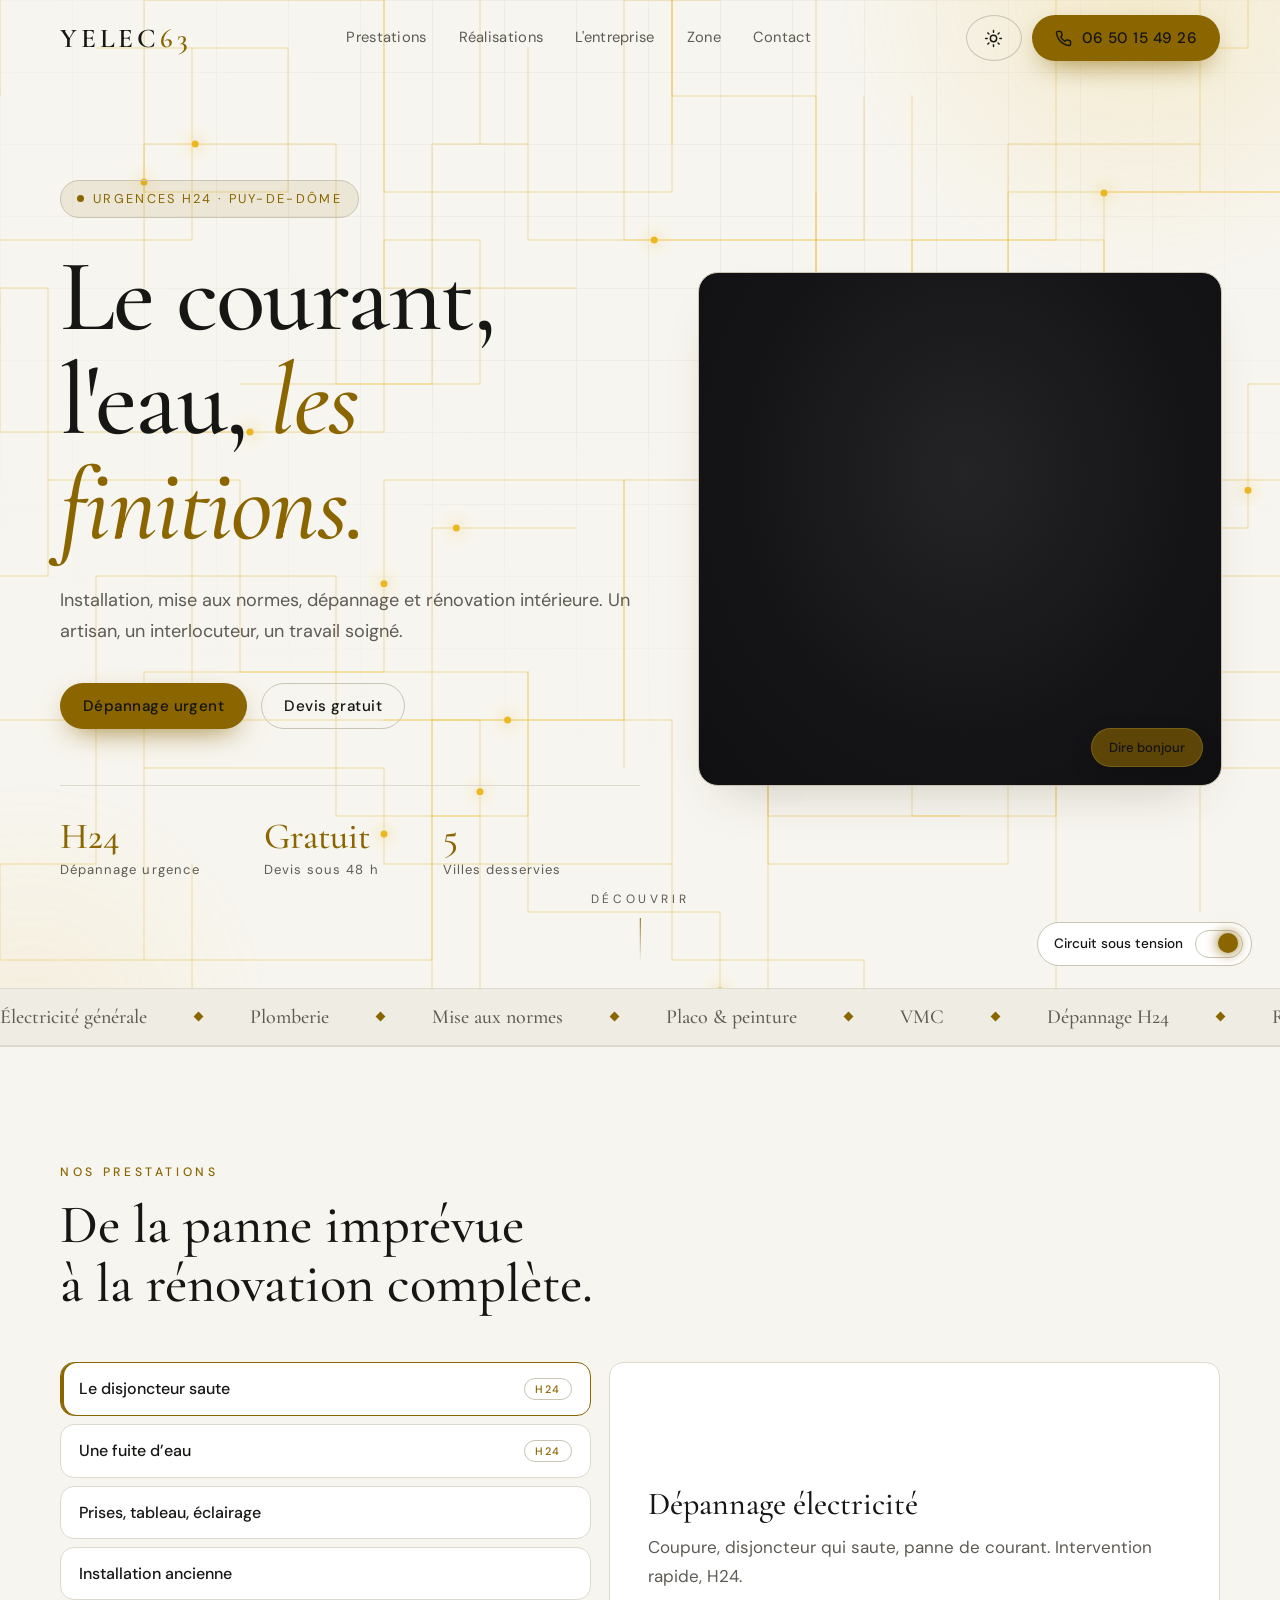
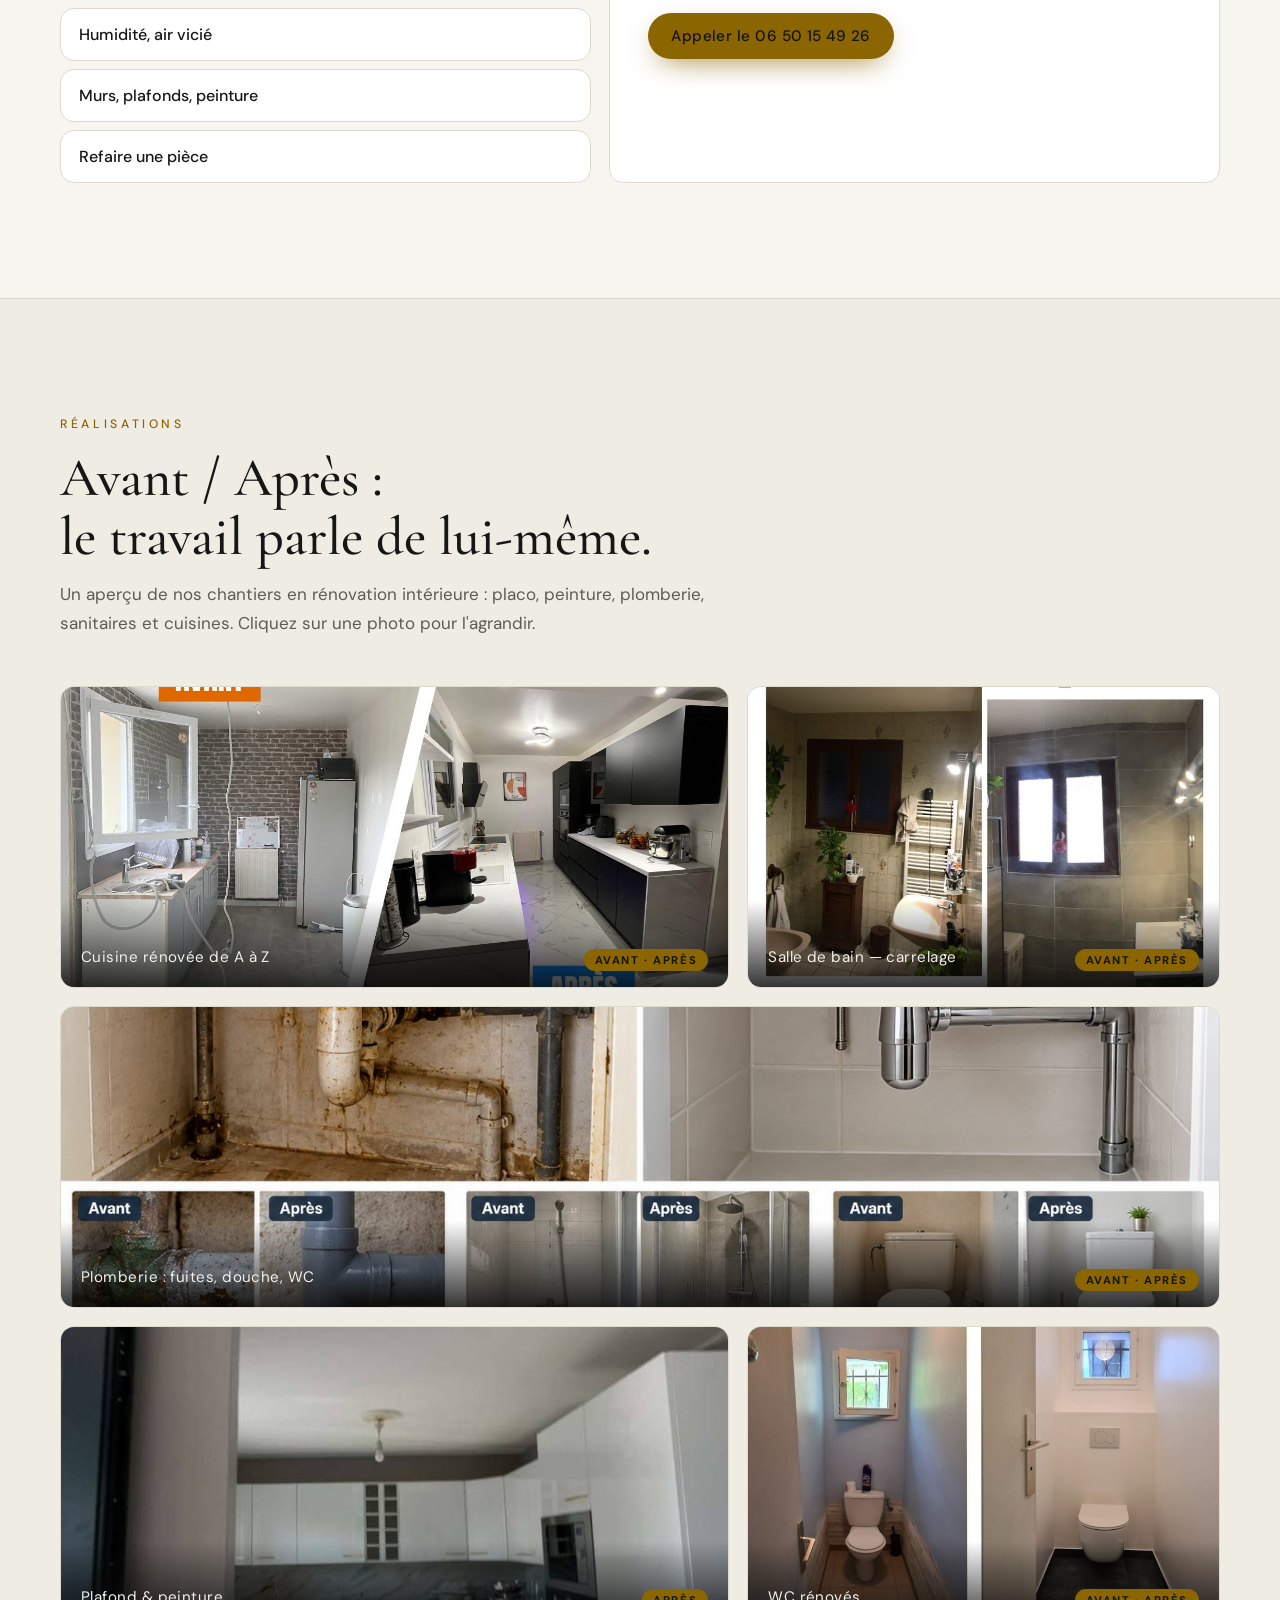
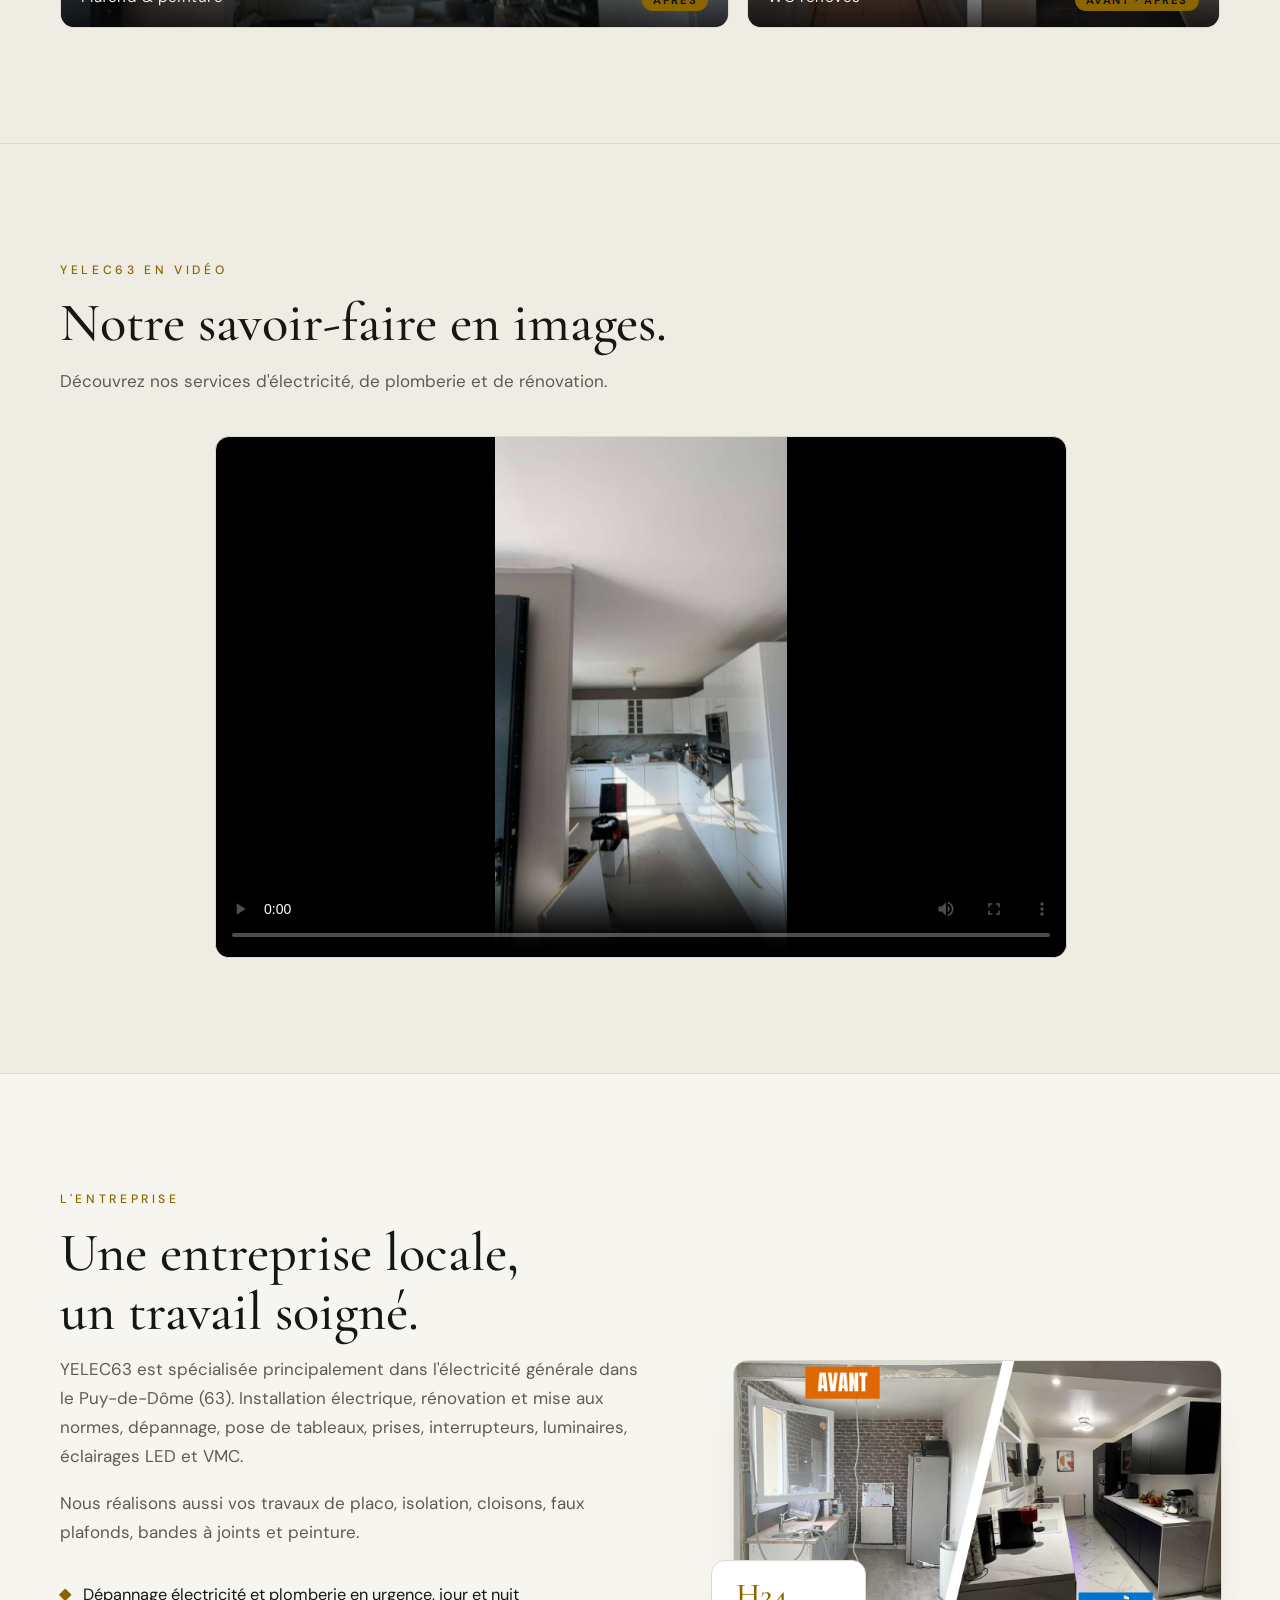
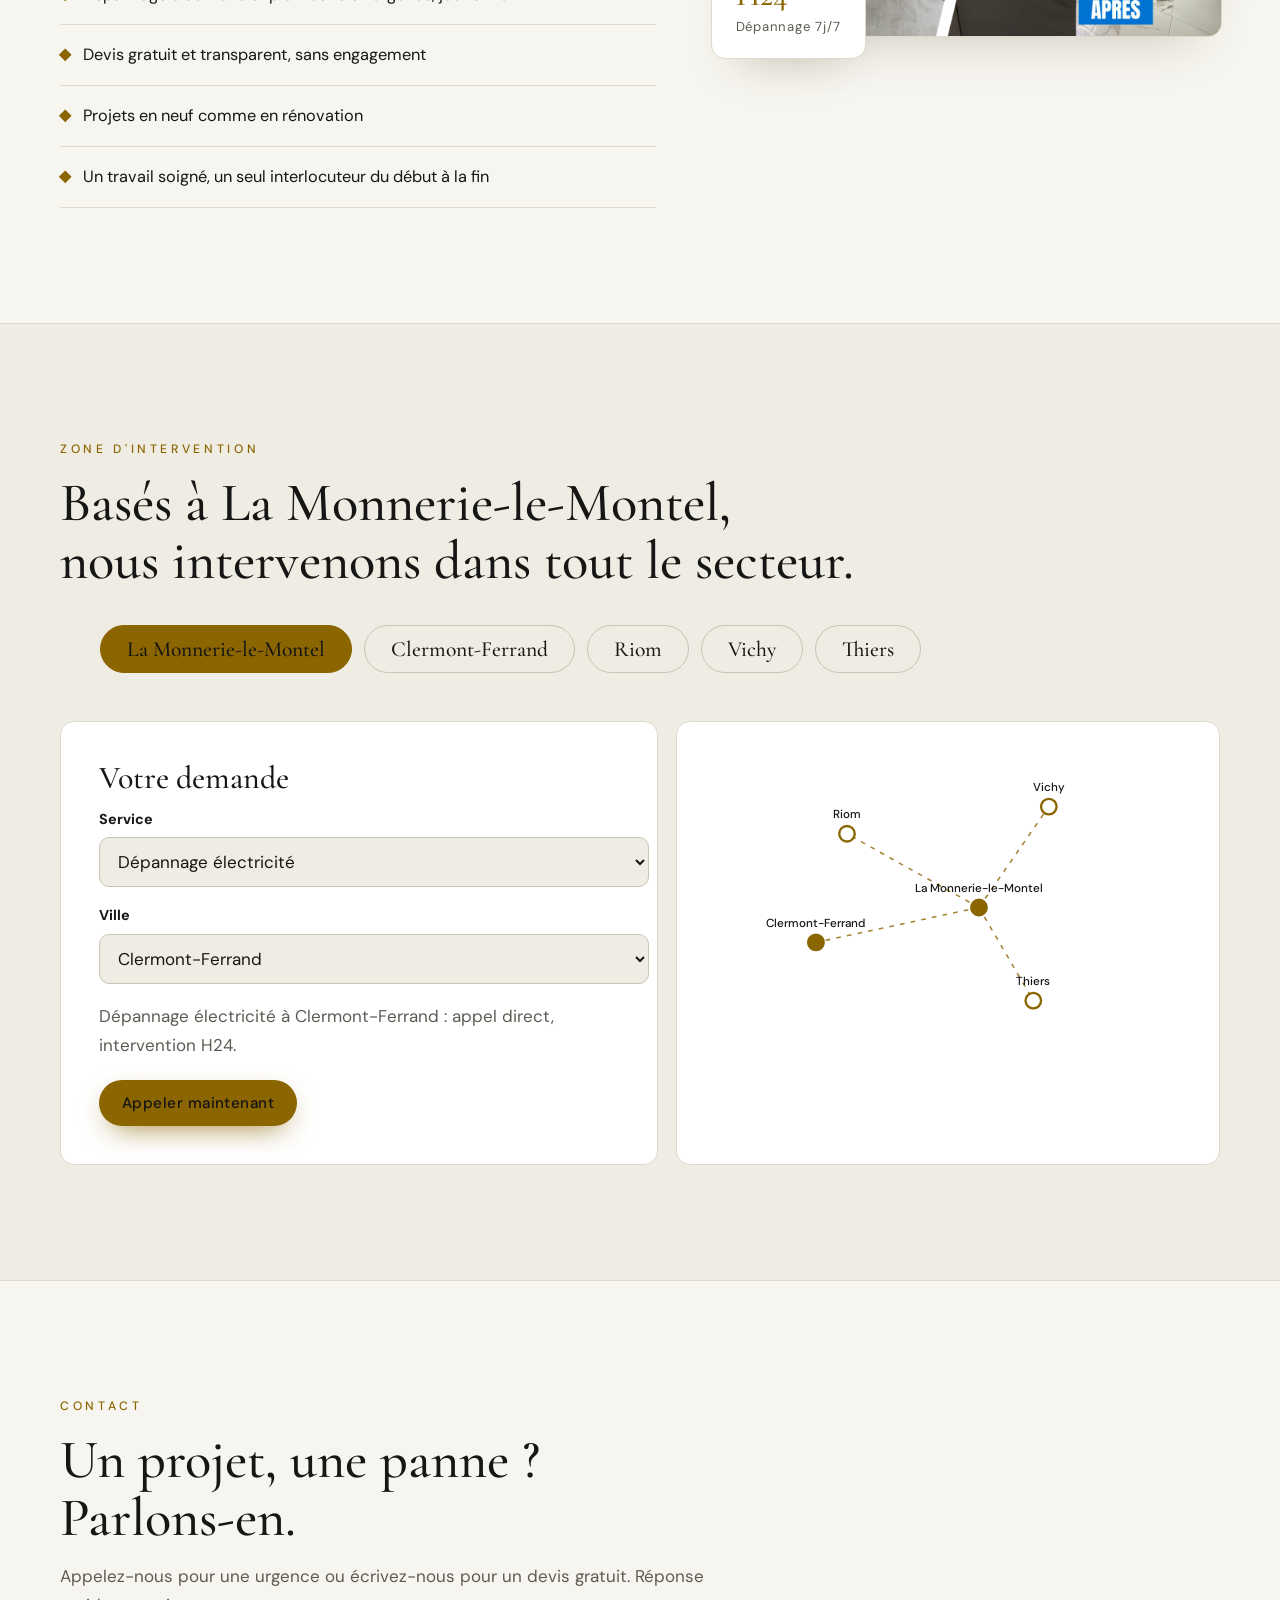
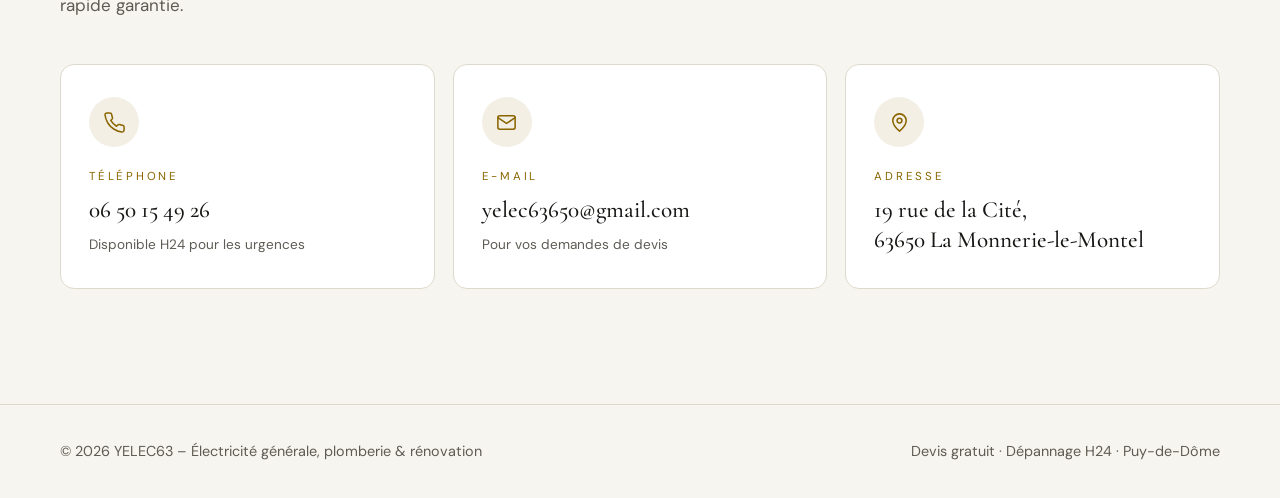
==== commit 44c1c434: "Simplify technician greeting scene" ====
--- a/index.html
+++ b/index.html
@@ -266,15 +266,11 @@
     </div>
 
       <div class="hero-visual">
-      <div class="ye-3d-scene" id="repairScene" data-state="loading" role="region" aria-label="Scène 3D interactive : un artisan YELEC63 répare un lave-linge et vous salue.">
-        <canvas class="ye-3d-canvas" id="repairCanvas" aria-hidden="true"></canvas>
-        <div class="ye-3d-top" aria-hidden="true"><span class="ye-3d-led"></span> YELEC63 · Puy-de-Dôme</div>
-        <div class="ye-3d-status">
-          <span class="ye-3d-status__lamp" id="repairLamp" aria-hidden="true"></span>
-          <span class="ye-3d-status__copy"><strong id="repairTitle">Réparation en cours</strong><small id="repairStatus" aria-live="polite">Le technicien intervient sur le lave-linge.</small></span>
-          <button class="ye-3d-control" id="repairControl" type="button" aria-label="Saluer l'artisan">Faire signe</button>
-        </div>
-        <span class="ye-3d-caption" aria-hidden="true">ANIMATION 3D · EN DIRECT</span>
+      <div class="ye-3d-scene" id="greetingScene" data-state="loading" role="region" aria-label="Un artisan YELEC63 debout vous salue devant un lave-linge.">
+        <canvas class="ye-3d-canvas" id="greetingCanvas" aria-hidden="true"></canvas>
+        <span class="ye-3d-sr-only" id="greetingTitle">Bonjour !</span>
+        <span class="ye-3d-sr-only" id="greetingStatus" aria-live="polite">Votre artisan YELEC63 vous salue.</span>
+        <button class="ye-3d-control" id="greetingControl" type="button" aria-label="Relancer le salut" disabled>Dire bonjour</button>
       </div>
     </div>
 
--- a/ye-3d.css
+++ b/ye-3d.css
@@ -19,149 +19,71 @@
   background: radial-gradient(ellipse at 51% 39%, #242326 0%, #141416 62%, #101012 100%);
   box-shadow: var(--shadow);
   color: #f2f0ea;
-  --repair-glow: 0;
-}
-.ye-3d-scene::before {
-  content: "";
-  position: absolute;
-  inset: 0;
-  z-index: 1;
-  pointer-events: none;
-  background: linear-gradient(180deg, rgba(7,7,8,.18) 0%, transparent 30%, transparent 60%, rgba(8,8,9,.58) 100%);
-}
-.ye-3d-scene::after {
-  content: "";
-  position: absolute;
-  inset: 0;
-  z-index: 0;
-  pointer-events: none;
-  opacity: .19;
-  background-image: linear-gradient(rgba(233,184,36,.12) 1px, transparent 1px), linear-gradient(90deg, rgba(233,184,36,.12) 1px, transparent 1px);
-  background-size: 44px 44px;
-  mask-image: radial-gradient(ellipse at 50% 48%, #000 5%, transparent 78%);
+  touch-action: pan-y;
 }
 .ye-3d-canvas {
   position: absolute;
   inset: 0;
-  z-index: 0;
   width: 100%;
   height: 100%;
   display: block;
   outline: none;
-  touch-action: pan-y;
 }
-.ye-3d-top {
+.ye-3d-control {
   position: absolute;
   z-index: 2;
-  top: 18px;
-  left: 18px;
-  display: flex;
-  align-items: center;
-  gap: 9px;
-  padding: 8px 13px;
-  border: 1px solid rgba(255,255,255,.17);
+  right: 18px;
+  bottom: 18px;
+  border: 1px solid rgba(233,184,36,.5);
   border-radius: 99px;
-  background: rgba(12,12,13,.66);
-  backdrop-filter: blur(12px);
-  color: #f4f1e9;
-  font-size: .68rem;
-  letter-spacing: .15em;
-  text-transform: uppercase;
-  pointer-events: none;
-}
-.ye-3d-led,
-.ye-3d-status__lamp {
-  width: 8px;
-  height: 8px;
-  flex: none;
-  border-radius: 50%;
+  padding: 10px 17px;
   background: var(--gold);
-  box-shadow: 0 0 12px var(--gold);
-}
-.ye-3d-status {
-  position: absolute;
-  z-index: 3;
-  left: 15px;
-  right: auto;
-  bottom: 15px;
-  display: flex;
-  align-items: center;
-  gap: 12px;
-  width: min(340px, calc(100% - 30px));
-  min-height: 74px;
-  box-sizing: border-box;
-  padding: 13px 15px;
-  border: 1px solid rgba(255,255,255,.17);
-  border-radius: 14px;
-  background: rgba(13,13,14,.78);
-  backdrop-filter: blur(15px);
-  box-shadow: 0 12px 36px rgba(0,0,0,.24);
-}
-.ye-3d-status__lamp { width: 10px; height: 10px; }
-.ye-3d-status__copy {
-  display: flex;
-  min-width: 0;
-  flex: 1;
-  flex-direction: column;
-  gap: 3px;
-}
-.ye-3d-status__copy strong { color: #fff; font-size: .88rem; font-weight: 500; line-height: 1.3; }
-.ye-3d-status__copy small { color: rgba(255,255,255,.72); font-size: .69rem; line-height: 1.4; }
-.ye-3d-control {
-  flex: none;
-  border: 1px solid rgba(233,184,36,.45);
-  border-radius: 99px;
-  padding: 9px 12px;
-  background: rgba(233,184,36,.1);
-  color: var(--gold);
-  font: 500 .72rem "DM Sans", sans-serif;
-  white-space: nowrap;
+  color: #141414;
+  font: 500 .82rem "DM Sans", sans-serif;
   cursor: pointer;
-  transition: transform .25s var(--ease), background .25s, border-color .25s;
+  transition: transform .25s ease, box-shadow .25s ease;
+  box-shadow: 0 8px 24px rgba(0,0,0,.24);
 }
 .ye-3d-control:hover,
 .ye-3d-control:focus-visible {
   transform: translateY(-2px);
-  background: rgba(233,184,36,.2);
-  border-color: var(--gold);
+  box-shadow: 0 12px 28px rgba(0,0,0,.32);
   outline: 2px solid var(--gold);
-  outline-offset: 2px;
+  outline-offset: 3px;
 }
 .ye-3d-control:disabled { opacity: .62; cursor: wait; transform: none; }
-.ye-3d-caption {
+.ye-3d-sr-only {
   position: absolute;
-  z-index: 2;
-  top: 20px;
-  right: 18px;
-  color: rgba(255,255,255,.57);
-  font-size: .58rem;
-  letter-spacing: .14em;
-  pointer-events: none;
+  width: 1px;
+  height: 1px;
+  padding: 0;
+  margin: -1px;
+  overflow: hidden;
+  clip: rect(0, 0, 0, 0);
+  white-space: nowrap;
+  border: 0;
 }
-.ye-3d-scene[data-state="repair"] .ye-3d-led,
-.ye-3d-scene[data-state="repair"] .ye-3d-status__lamp { background: #c4efc8; box-shadow: 0 0 16px #a8e1b6; }
-.ye-3d-scene[data-state="wave"] .ye-3d-led,
-.ye-3d-scene[data-state="wave"] .ye-3d-status__lamp { background: #fff0a8; box-shadow: 0 0 18px #e9b824; }
-.ye-3d-scene[data-state="error"] .ye-3d-led,
-.ye-3d-scene[data-state="error"] .ye-3d-status__lamp { background: #e9a59a; box-shadow: 0 0 12px #e9a59a; }
+.ye-3d-scene[data-state="error"]::after {
+  content: "Animation 3D indisponible";
+  position: absolute;
+  inset: 50% auto auto 50%;
+  z-index: 1;
+  transform: translate(-50%, -50%);
+  color: rgba(255,255,255,.82);
+  font-size: .9rem;
+  text-align: center;
+}
 @media (max-width: 960px) {
   .hero-layout { grid-template-columns: minmax(0, 1fr) minmax(270px, .8fr); gap: 24px; }
   .ye-3d-scene { aspect-ratio: .94; }
-  .ye-3d-caption { font-size: .52rem; }
 }
 @media (max-width: 720px) {
   .hero-layout { grid-template-columns: 1fr; gap: 30px; }
   .hero-visual { width: 100%; max-width: 560px; margin: 0 auto; }
   .ye-3d-scene { aspect-ratio: 1.16; max-width: none; }
-  .ye-3d-caption { top: 16px; right: 14px; }
 }
 @media (max-width: 440px) {
-  .ye-3d-top { top: 13px; left: 12px; padding: 7px 10px; font-size: .59rem; }
-  .ye-3d-caption { top: 14px; font-size: .46rem; letter-spacing: .08em; }
-  .ye-3d-status { left: 10px; right: 10px; bottom: 10px; width: auto; gap: 8px; min-height: 68px; padding: 10px; }
-  .ye-3d-status__copy strong { font-size: .78rem; }
-  .ye-3d-status__copy small { font-size: .62rem; }
-  .ye-3d-control { padding: 8px 9px; font-size: .64rem; }
+  .ye-3d-control { right: 12px; bottom: 12px; padding: 9px 14px; font-size: .75rem; }
 }
 @media (prefers-reduced-motion: reduce) {
   .ye-3d-control { transition: none; }
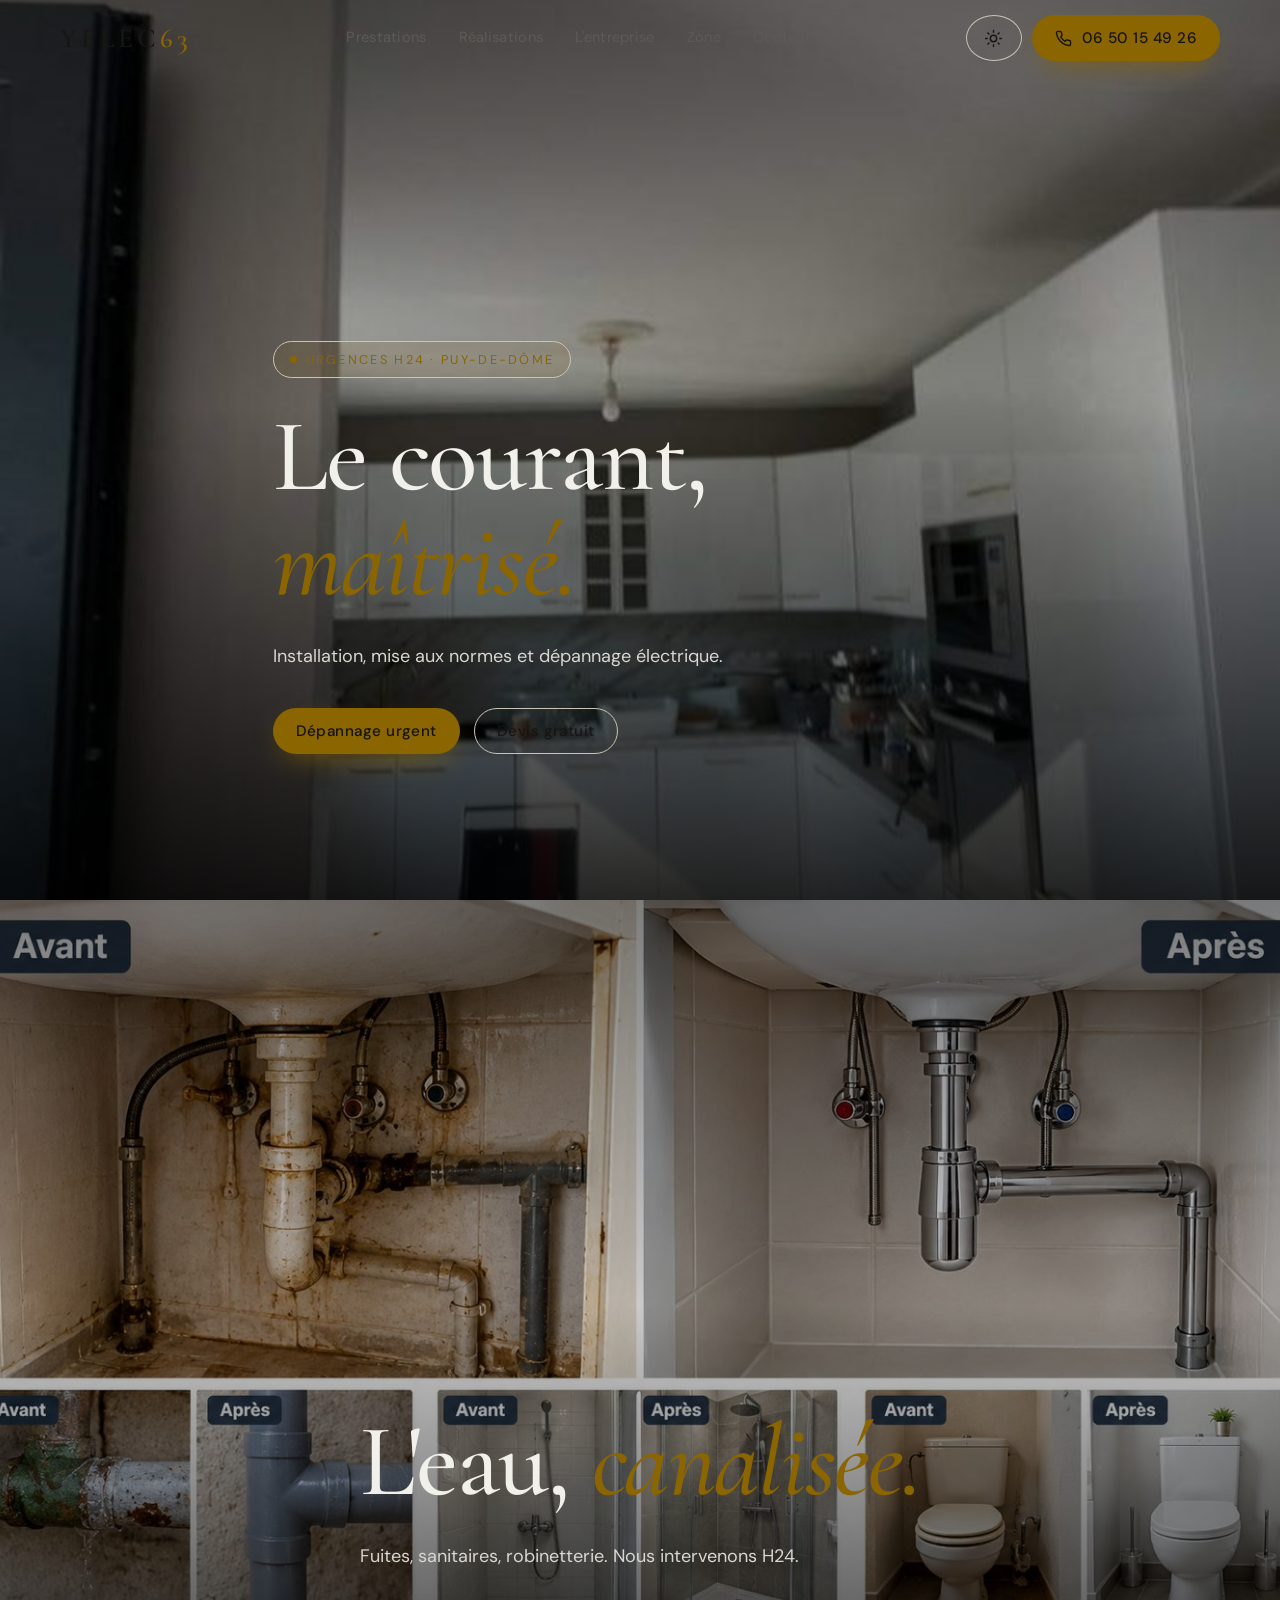
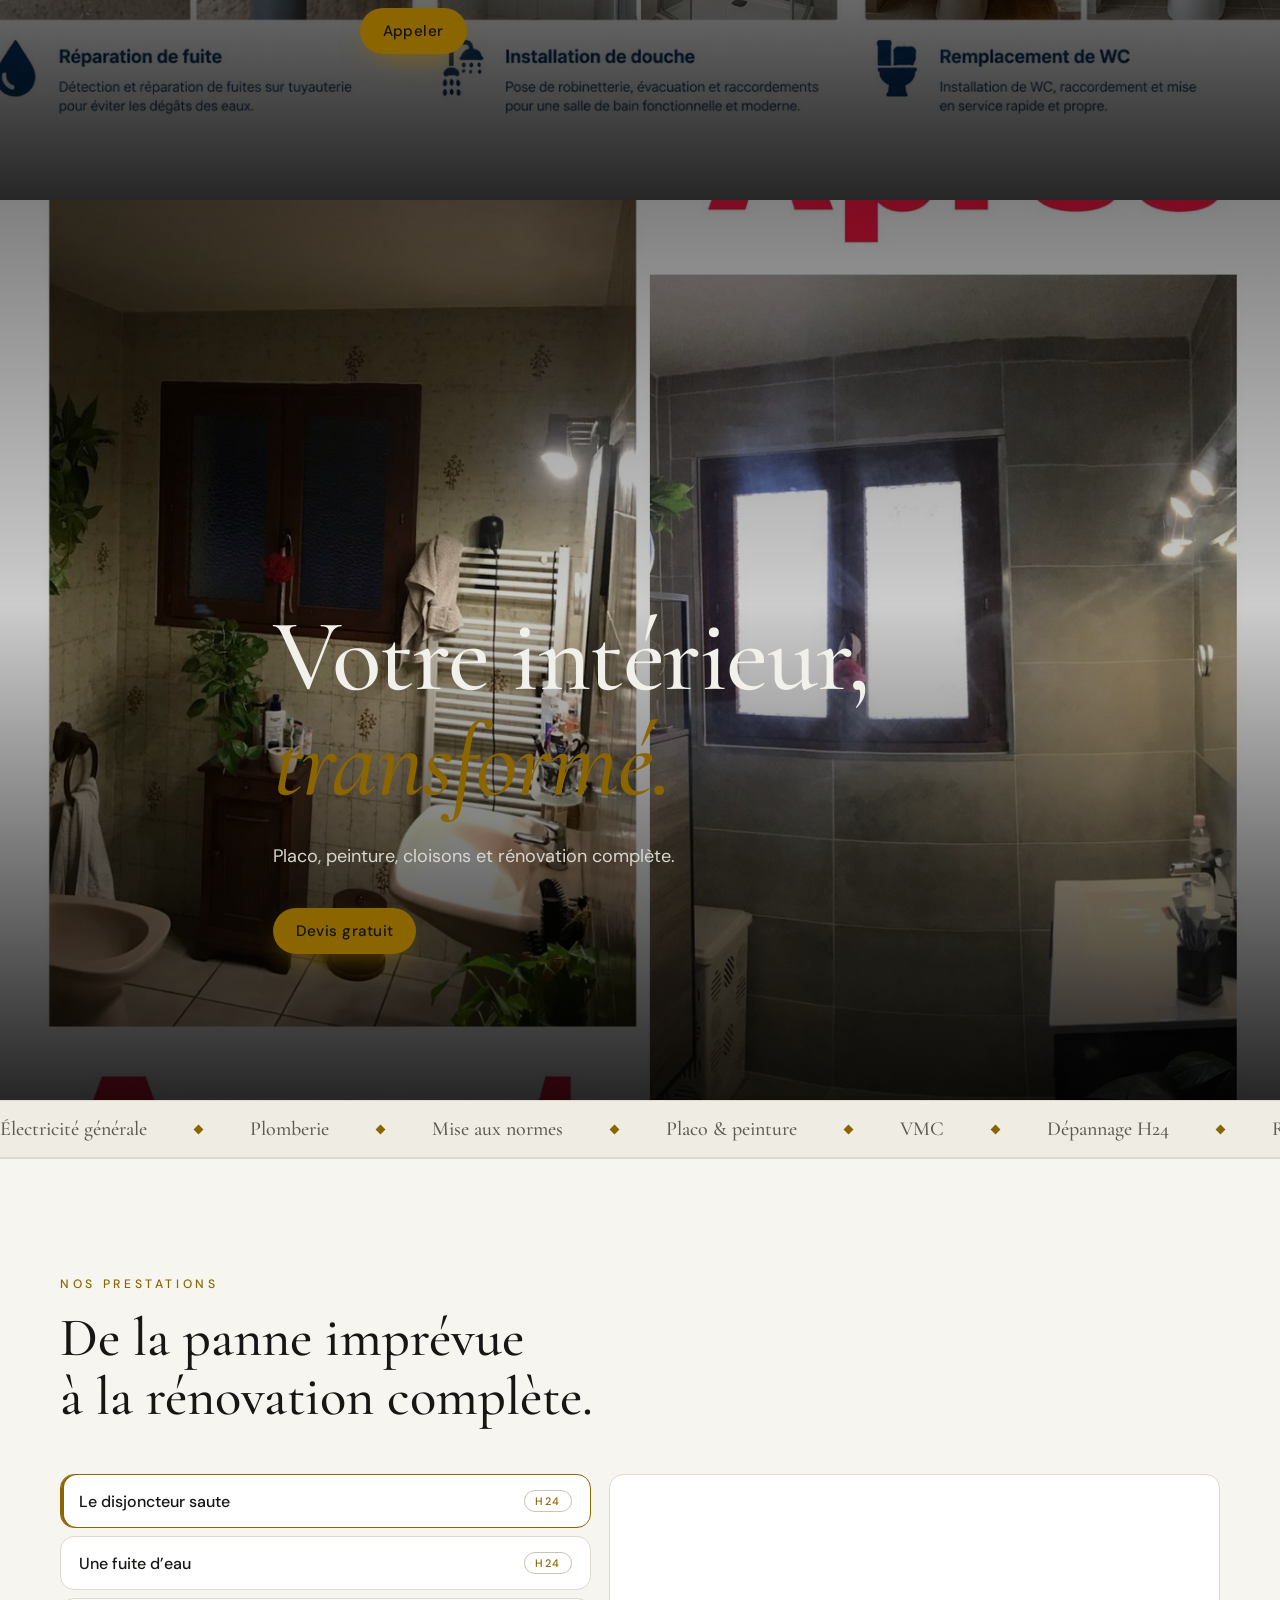
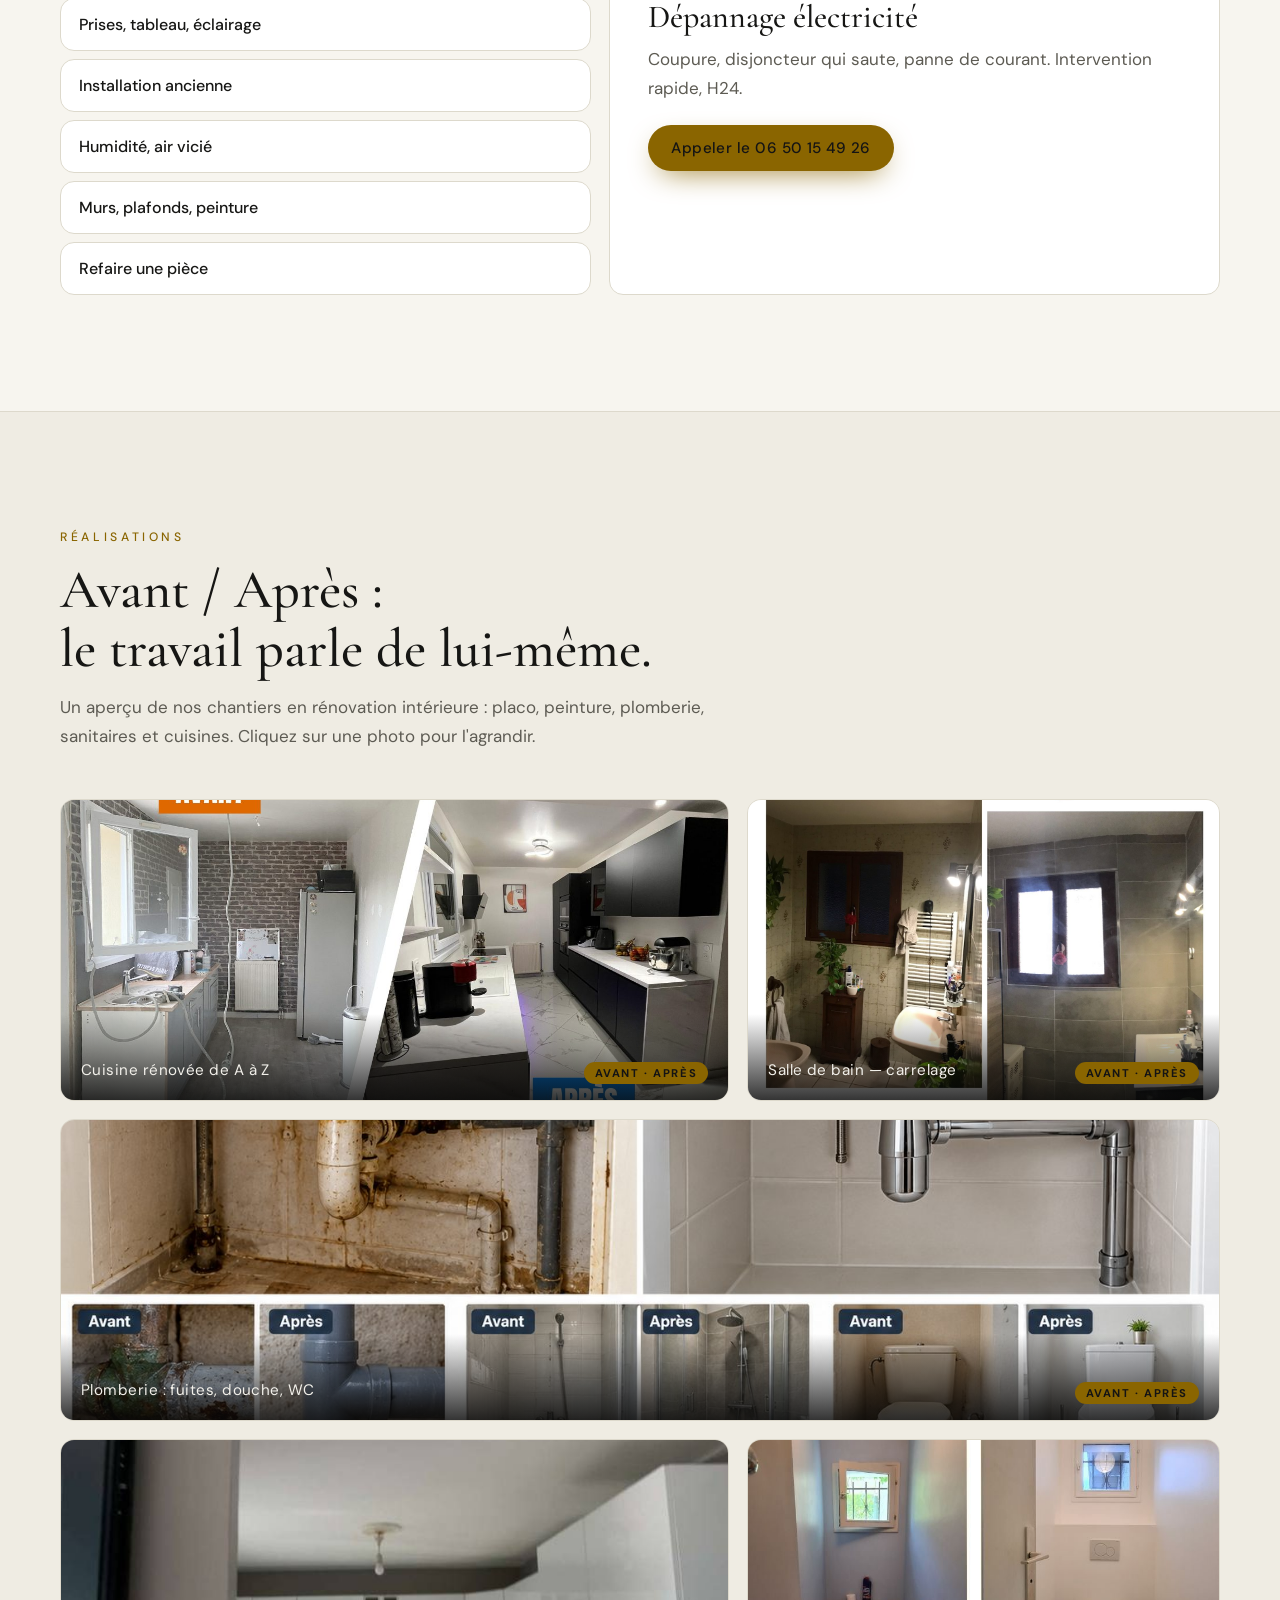
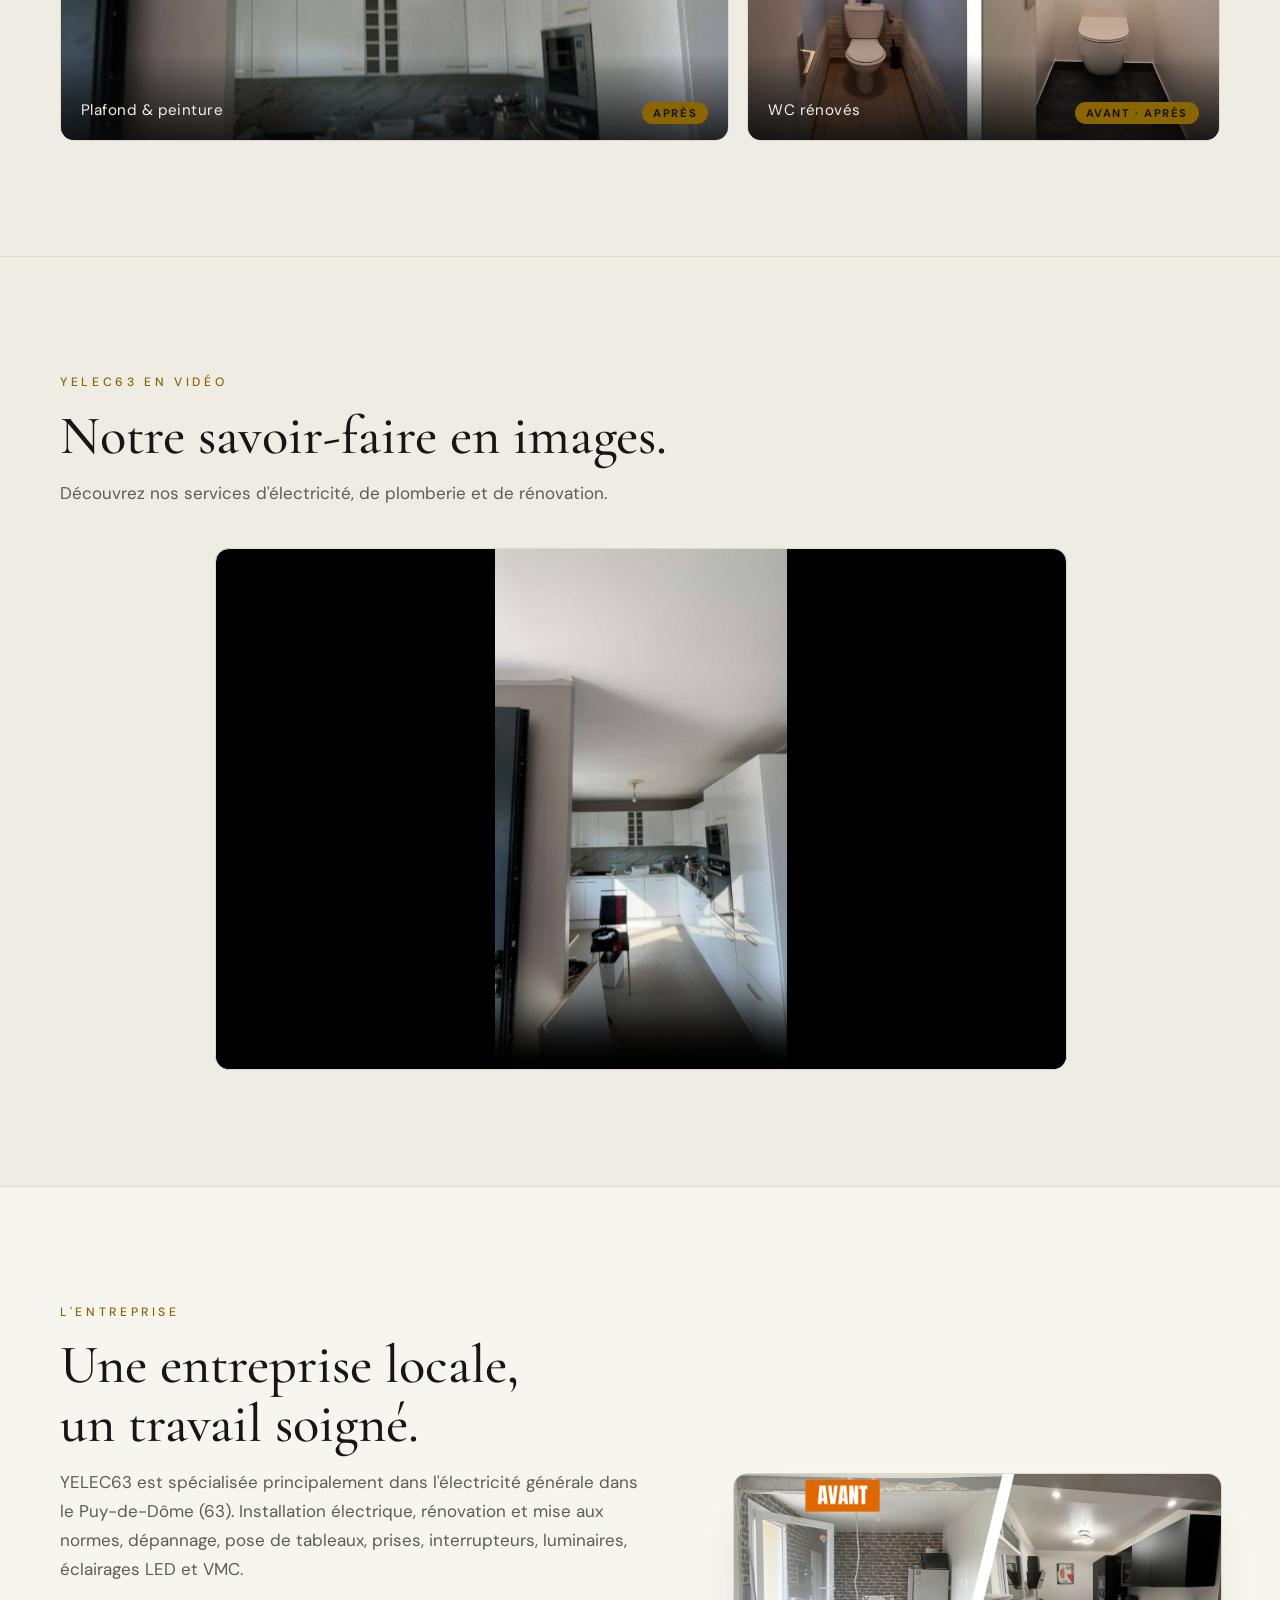
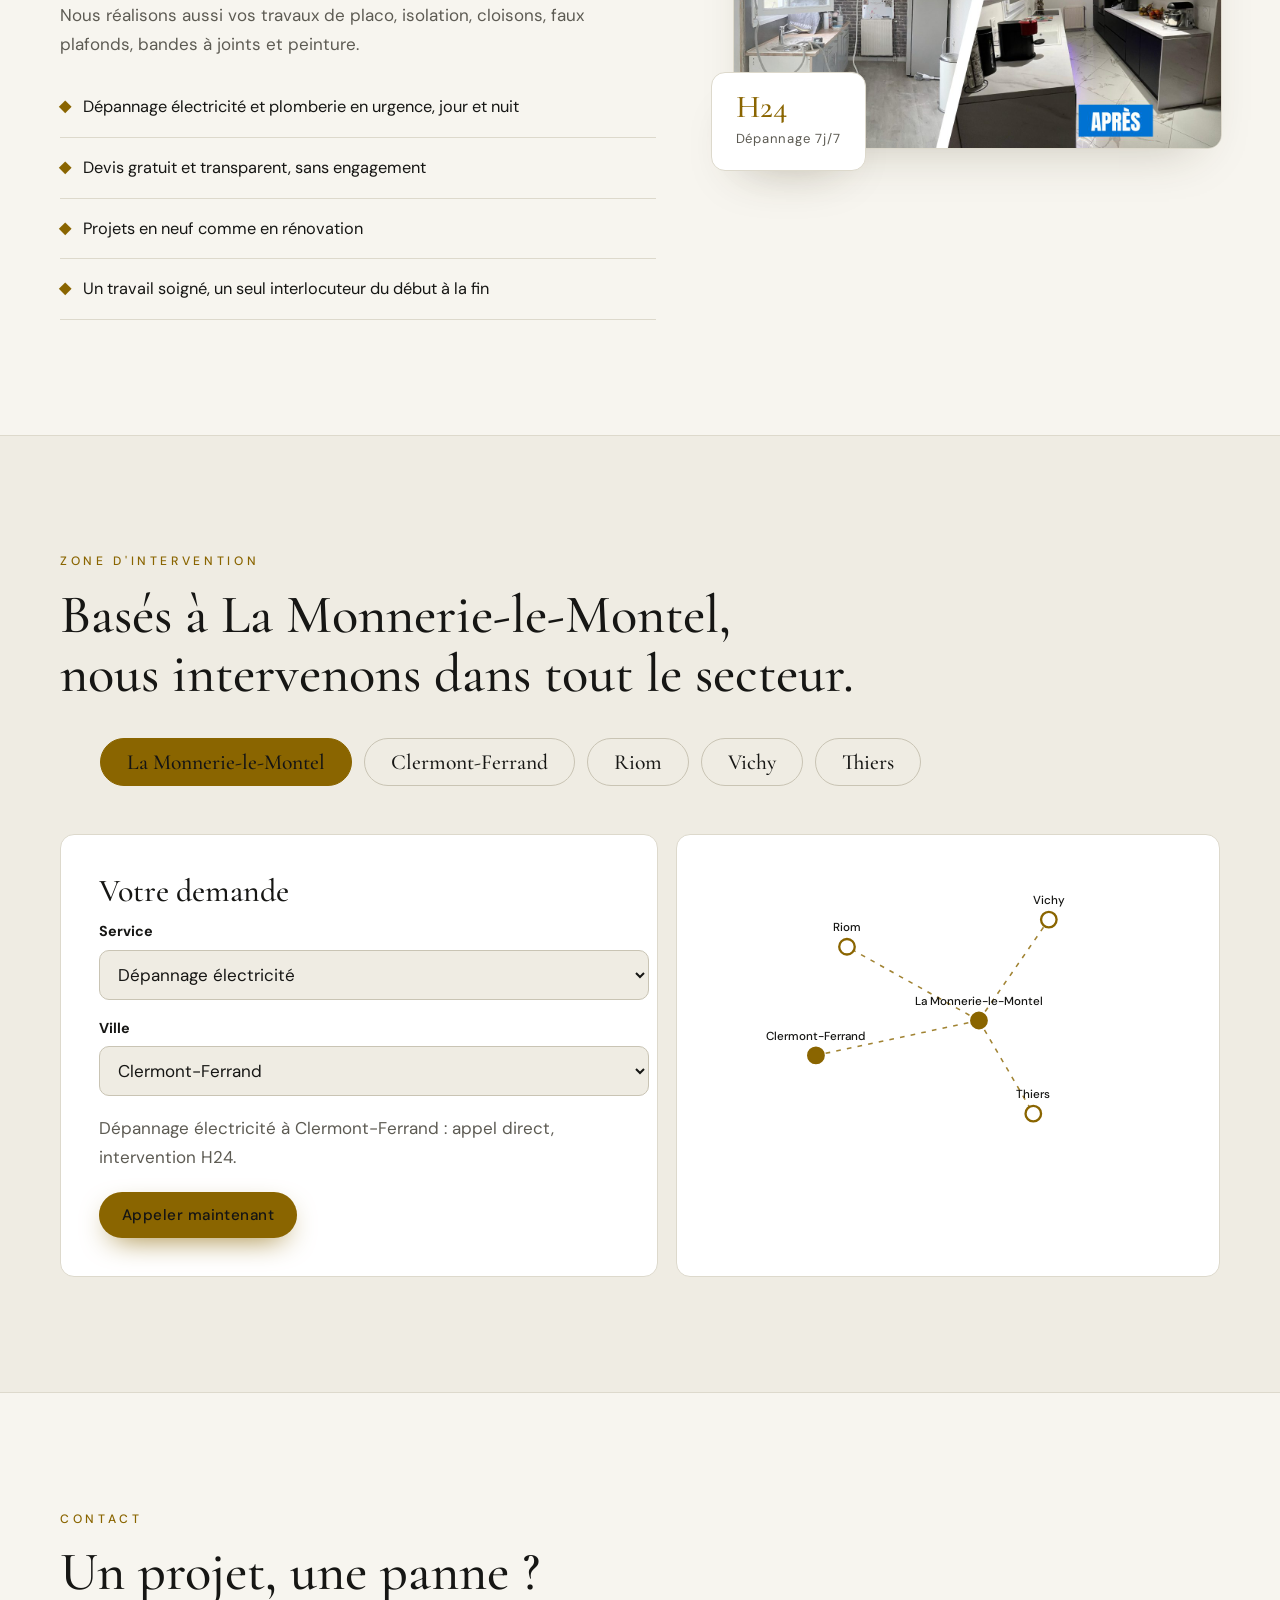
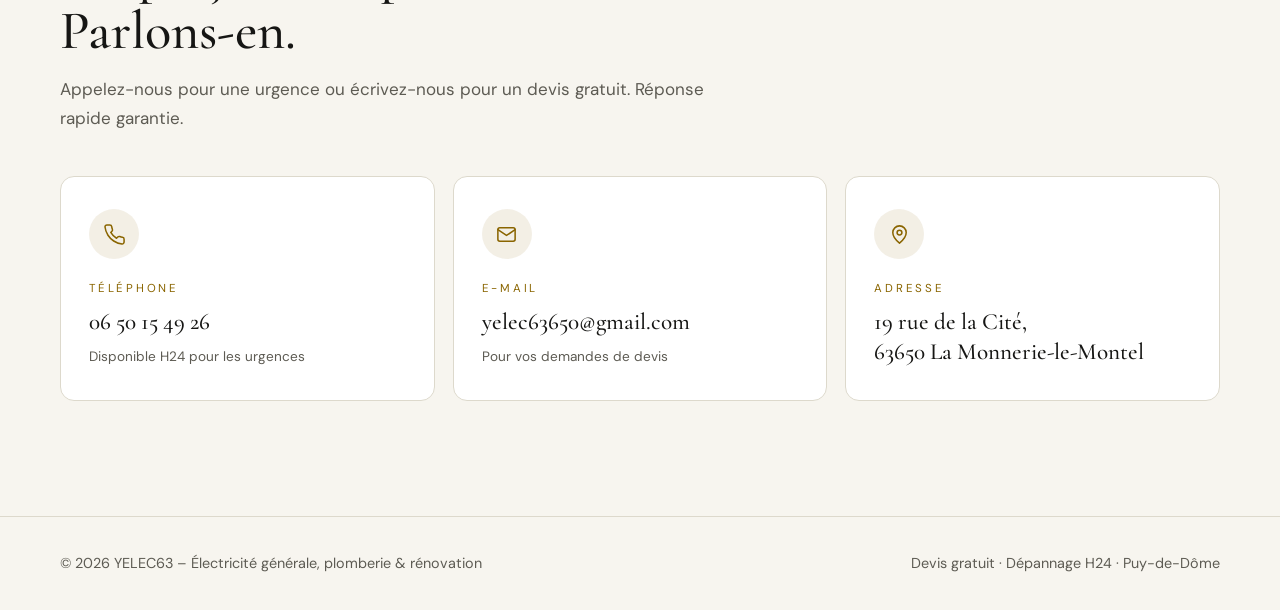
==== commit c603c671: "Rename index (3).html to index.html" ====
--- a/index.html
+++ b/index.html
@@ -182,11 +182,13 @@
   .reveal{opacity:1;transform:none}
   html{scroll-behavior:auto}
 }
+.vp{position:relative;height:100svh;min-height:520px;overflow:hidden;display:flex;align-items:flex-end;background:#000}
+.vv{position:absolute;inset:0;width:100%;height:100%;object-fit:cover}
+.vshade{position:absolute;inset:0;background:linear-gradient(to top,rgba(0,0,0,.85),rgba(0,0,0,.2) 55%,rgba(0,0,0,.5))}
+.vcopy{position:relative;z-index:2;padding-bottom:90px;color:#f2f0ea}
+.vcopy h1{color:#f2f0ea}
+.vcopy .lead{color:#d8d6cf}
 </style>
-<link rel="stylesheet" href="ye-3d.css">
-<script type="importmap">
-{"imports":{"three":"https://cdn.jsdelivr.net/npm/three@0.186.1/build/three.module.js","three/addons/":"https://cdn.jsdelivr.net/npm/three@0.186.1/examples/jsm/"}}
-</script>
 </head>
 <body>
 
@@ -228,54 +230,39 @@
 <main id="top">
 
 
-<!-- HERO -->
-<div class="hero">
-  <div class="grid-bg"></div>
-  <div class="orb orb1"></div>
-  <div class="orb orb2"></div>
-
-  <div class="w hero-layout">
-
-    <div class="hero-copy">
-      <span class="badge">
-        <span class="dot"></span>
-        Urgences H24 · Puy-de-Dôme
-      </span>
-
-      <h1>Le courant, l'eau, <em>les finitions.</em></h1>
-
-      <p class="lead">
-        Installation, mise aux normes, dépannage et rénovation intérieure.
-        Un artisan, un interlocuteur, un travail soigné.
-      </p>
-
-      <div class="hero-cta">
-        <a class="btn btn-gold" href="tel:+33650154926">
-          Dépannage urgent
-        </a>
-        <a class="btn btn-ghost" href="mailto:yelec63650@gmail.com?subject=Demande%20de%20devis">
-          Devis gratuit
-        </a>
-      </div>
-
-      <div class="facts">
-        <div>H24<span>Dépannage urgence</span></div>
-        <div>Gratuit<span>Devis sous 48 h</span></div>
-        <div>5<span>Villes desservies</span></div>
-      </div>
-    </div>
-
-      <div class="hero-visual">
-      <div class="ye-3d-scene" id="greetingScene" data-state="loading" role="region" aria-label="Un artisan YELEC63 debout vous salue devant un lave-linge.">
-        <canvas class="ye-3d-canvas" id="greetingCanvas" aria-hidden="true"></canvas>
-        <span class="ye-3d-sr-only" id="greetingTitle">Bonjour !</span>
-        <span class="ye-3d-sr-only" id="greetingStatus" aria-live="polite">Votre artisan YELEC63 vous salue.</span>
-        <button class="ye-3d-control" id="greetingControl" type="button" aria-label="Relancer le salut" disabled>Dire bonjour</button>
-      </div>
-    </div>
-
-  </div>
-  <div class="scroll-hint">Découvrir</div>
+<!-- VIDEO PANELS -->
+<div class="vp">
+  <video class="vv" muted loop playsinline autoplay preload="auto" poster="realisation-1.jpg" src="YELEC63_video.mp4"></video>
+  <div class="vshade"></div>
+  <div class="w vcopy">
+    <span class="badge"><span class="dot"></span>Urgences H24 · Puy-de-Dôme</span>
+    <h1>Le courant, <em>maîtrisé.</em></h1>
+    <p class="lead">Installation, mise aux normes et dépannage électrique.</p>
+    <div class="hero-cta">
+      <a class="btn btn-gold" href="tel:+33650154926">Dépannage urgent</a>
+      <a class="btn btn-ghost" href="mailto:yelec63650@gmail.com?subject=Demande%20de%20devis">Devis gratuit</a>
+    </div>
+  </div>
+</div>
+
+<div class="vp">
+  <video class="vv" muted loop playsinline preload="none" poster="plomberie.jpg" src="WhatsApp%20Video%202026-10-31%20at%2021.43.30.mp4"></video>
+  <div class="vshade"></div>
+  <div class="w vcopy">
+    <h1>L'eau, <em>canalisée.</em></h1>
+    <p class="lead">Fuites, sanitaires, robinetterie. Nous intervenons H24.</p>
+    <div class="hero-cta"><a class="btn btn-gold" href="tel:+33650154926">Appeler</a></div>
+  </div>
+</div>
+
+<div class="vp">
+  <video class="vv" muted loop playsinline preload="none" poster="salle-de-bain.jpg" src="WhatsApp%20Video%202026-10-31%20at%2022.06.33.mp4"></video>
+  <div class="vshade"></div>
+  <div class="w vcopy">
+    <h1>Votre intérieur, <em>transformé.</em></h1>
+    <p class="lead">Placo, peinture, cloisons et rénovation complète.</p>
+    <div class="hero-cta"><a class="btn btn-gold" href="mailto:yelec63650@gmail.com?subject=Demande%20de%20devis">Devis gratuit</a></div>
+  </div>
 </div>
 
 
@@ -478,16 +465,13 @@
   if(e.key==='ArrowRight')show(idx+1);
 });
 </script>
+<script>
+const vo=new IntersectionObserver(es=>es.forEach(e=>{
+  const v=e.target;
+  if(e.isIntersecting){v.play().catch(()=>{})}else{v.pause()}
+}),{threshold:.5});
+document.querySelectorAll('.vv').forEach(v=>vo.observe(v));
+</script>
 <script src="ye-extras.js" defer></script>
-<script type="module">
-import("./ye-3d.js").catch(error=>{
-  const title=document.getElementById("repairTitle"),status=document.getElementById("repairStatus"),button=document.getElementById("repairControl"),scene=document.getElementById("repairScene");
-  if(title)title.textContent="Scène 3D indisponible";
-  if(status)status.textContent="La bibliothèque 3D n'a pas pu être chargée. Vérifiez votre connexion puis réessayez.";
-  if(button)button.disabled=true;
-  if(scene)scene.dataset.state="error";
-  console.error("YELEC63 Three.js import failed:",error);
-});
-</script>
 </body>
 </html>
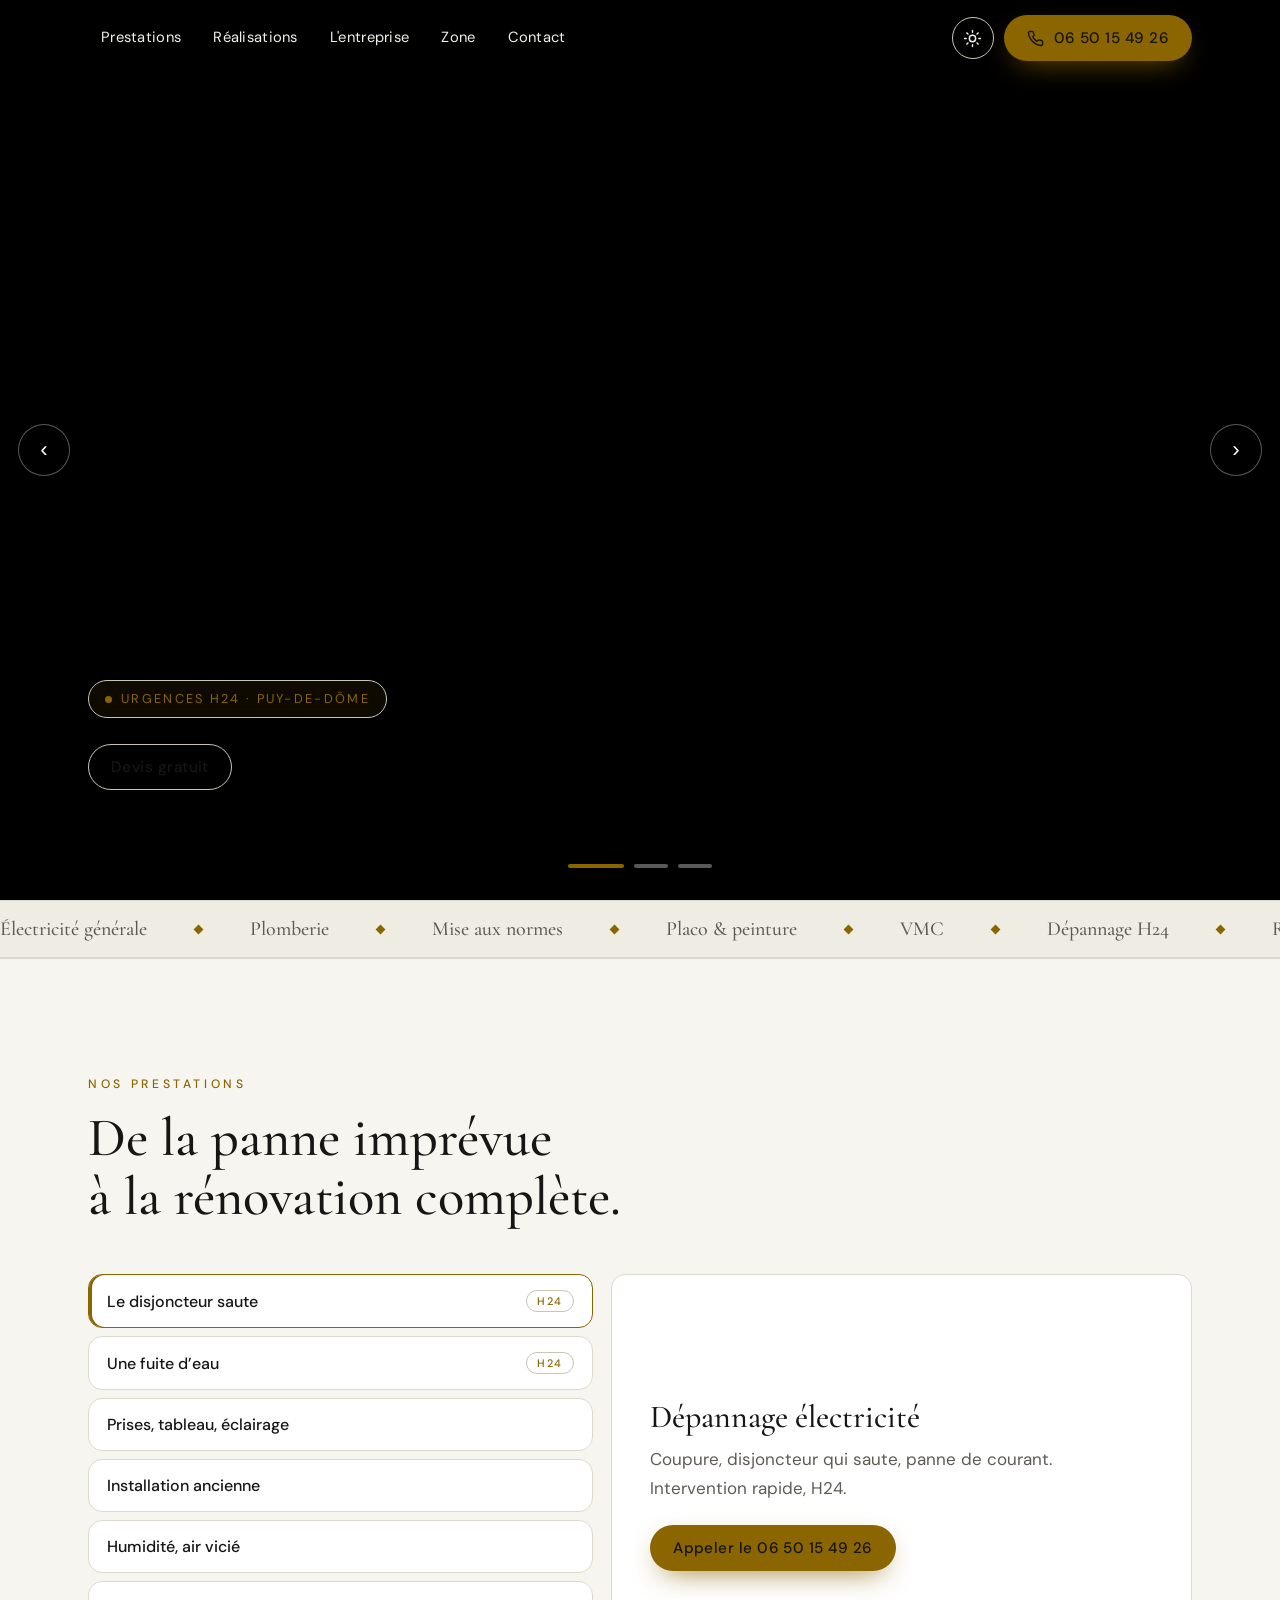
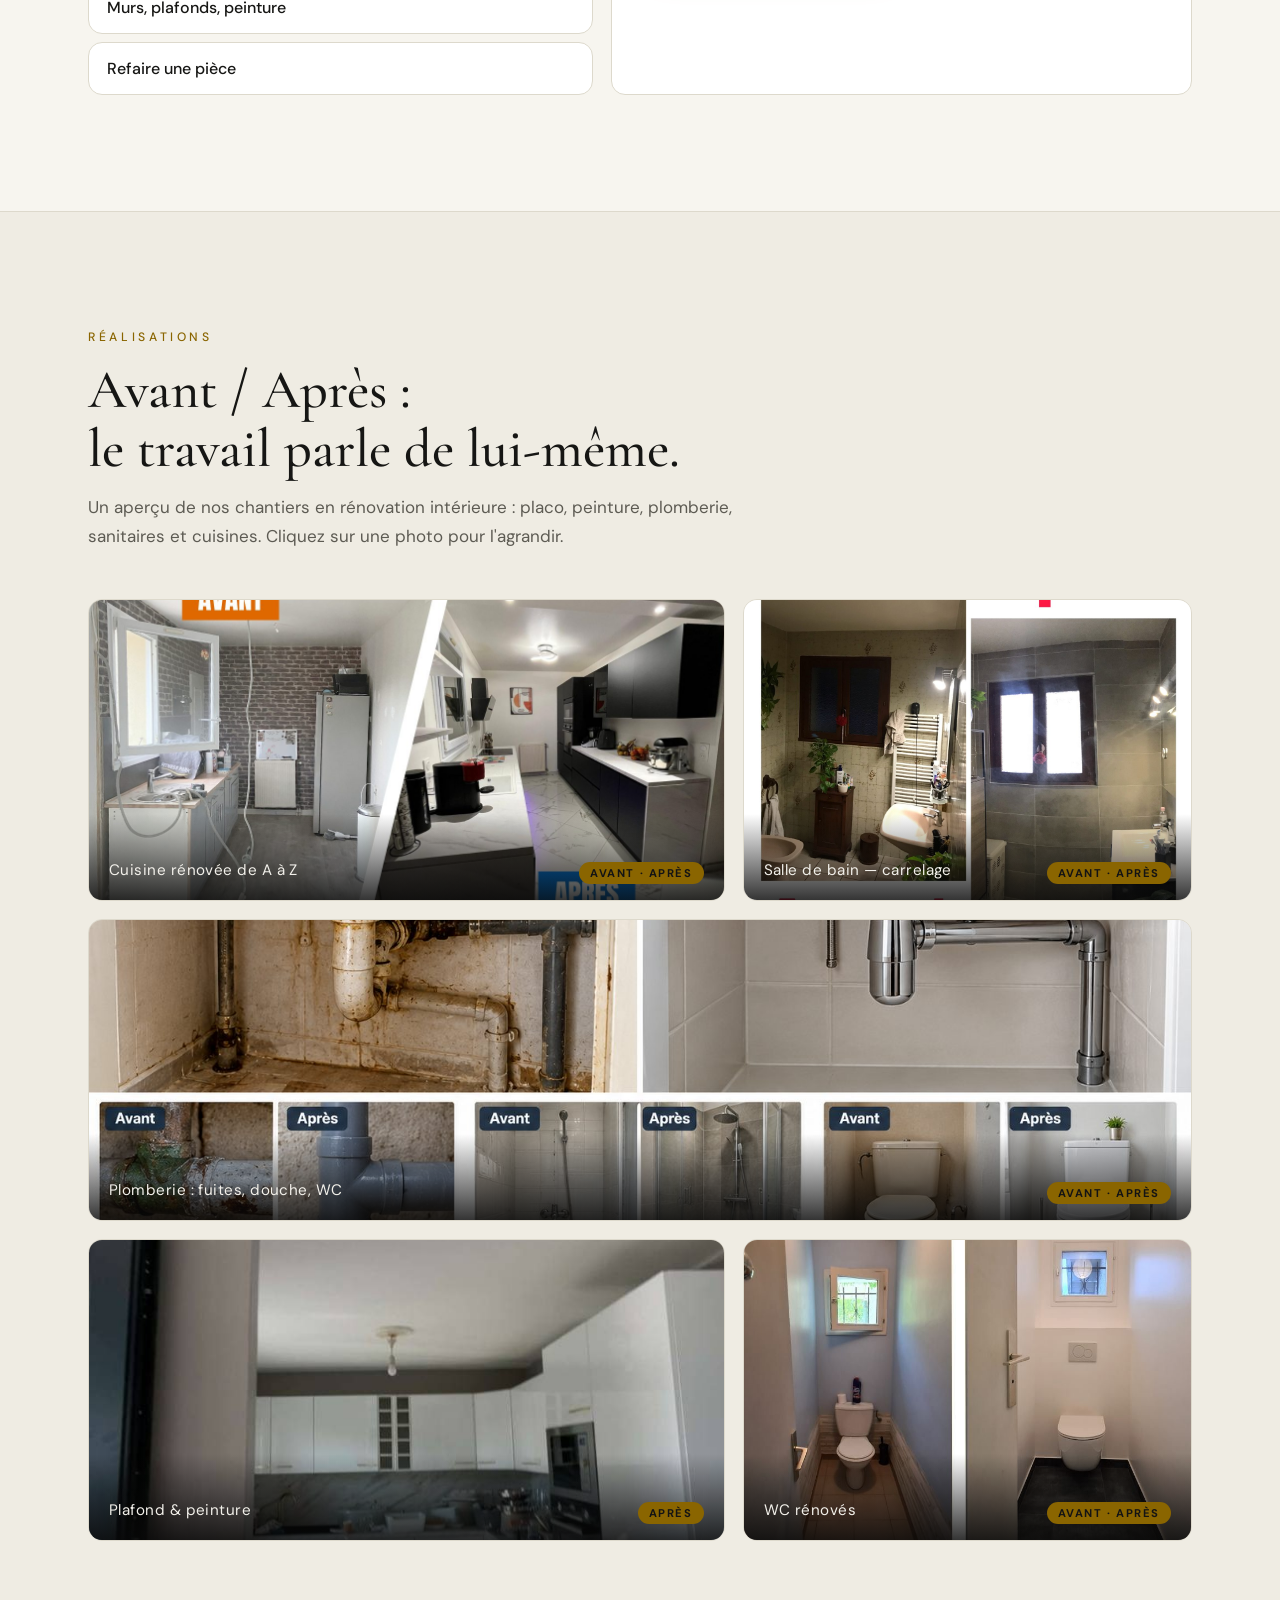
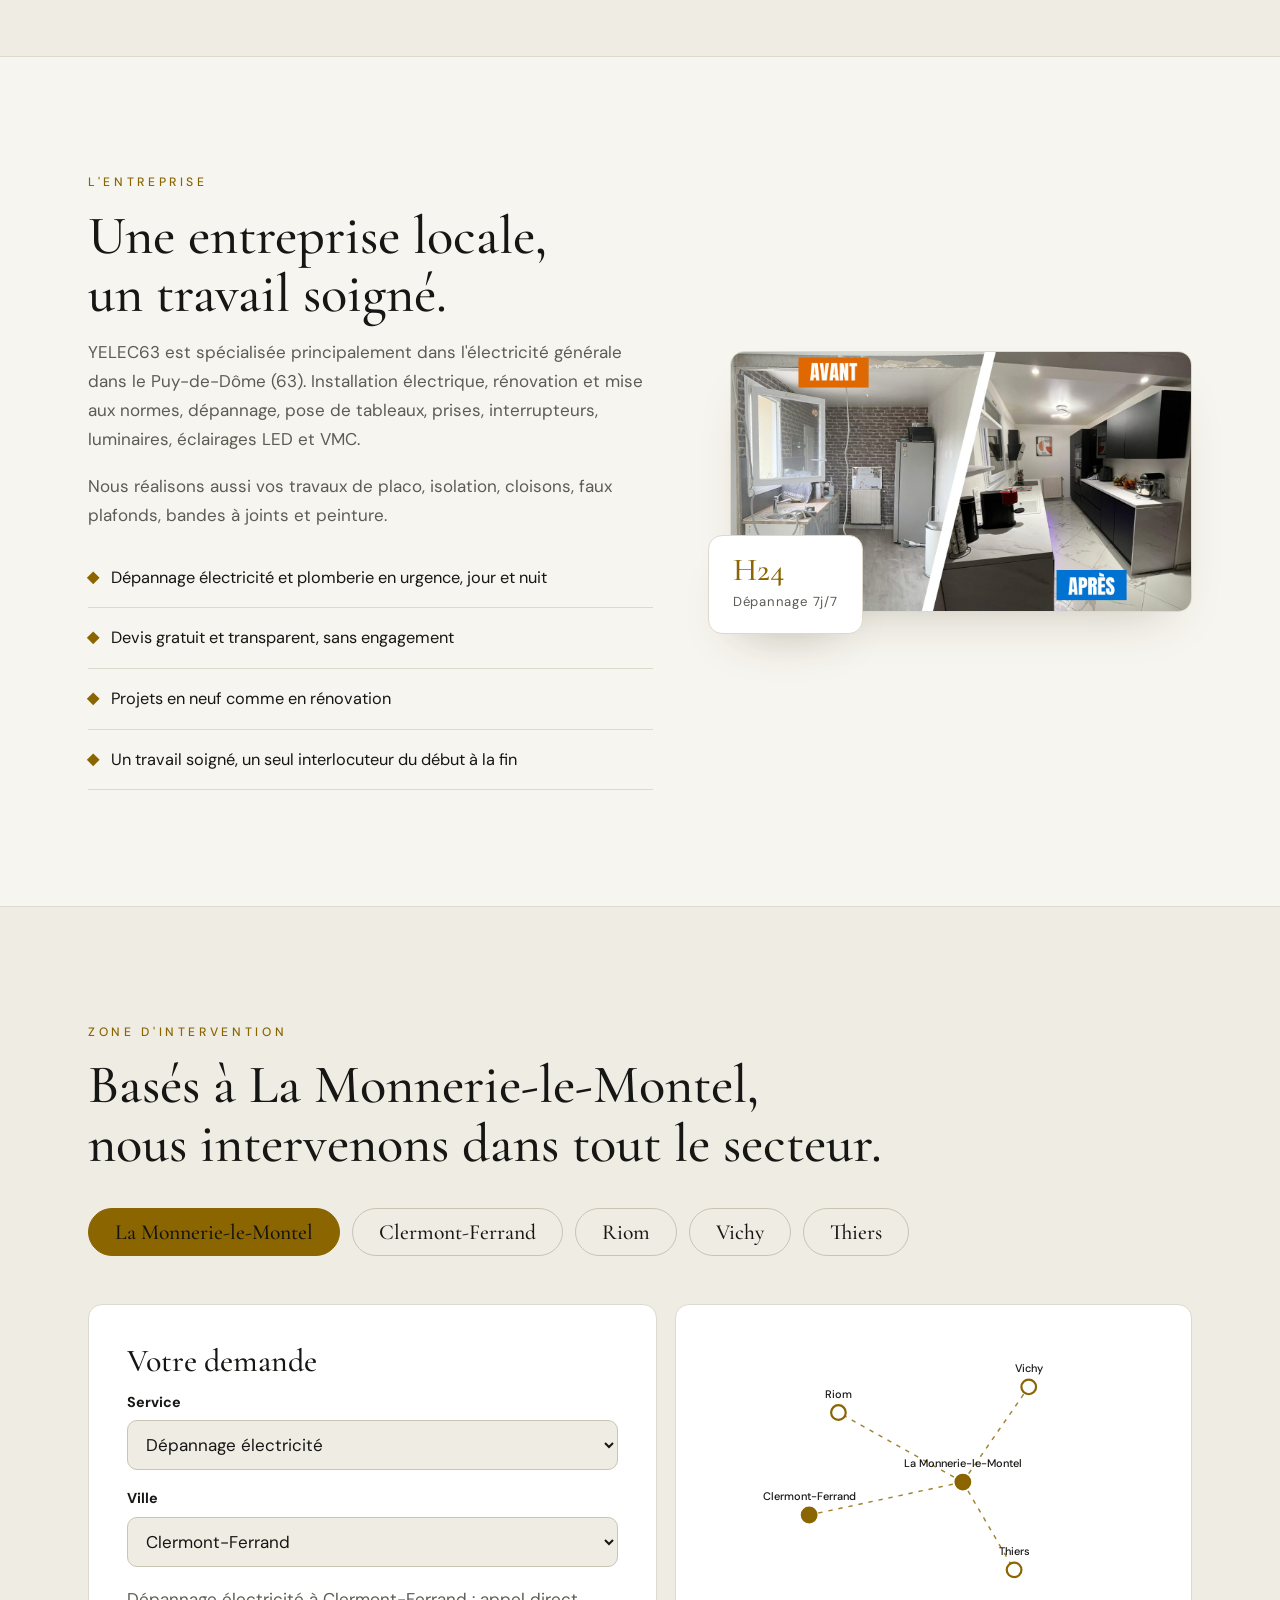
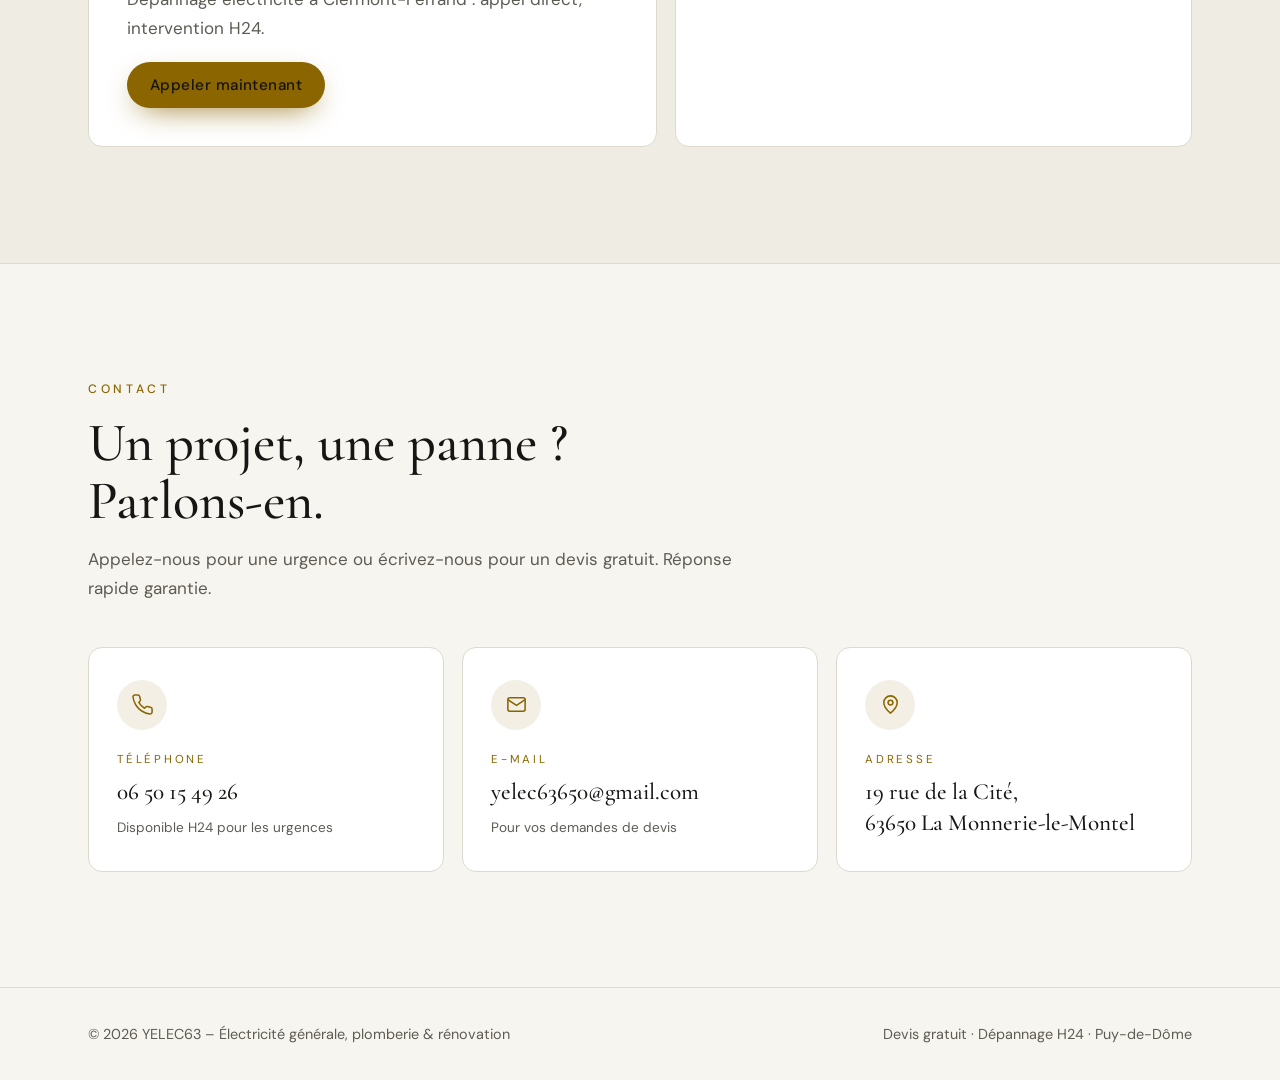
==== commit 8ad68219: "Rename index .html to index.html" ====
--- a/index.html
+++ b/index.html
@@ -30,7 +30,7 @@
   --card:#ffffff; --shadow:0 24px 50px -28px rgba(60,50,20,.28);
 }}
 *,*::before,*::after{box-sizing:inherit}
-html{scroll-behavior:smooth}
+html{box-sizing:border-box;scroll-behavior:smooth}
 body{margin:0;background:var(--bg);color:var(--text);font:400 17px/1.7 "DM Sans",system-ui,sans-serif;-webkit-font-smoothing:antialiased;overflow-x:hidden}
 .w{max-width:1160px;margin:0 auto;padding:0 var(--s)}
 img{max-width:100%}
@@ -39,13 +39,15 @@
 /* ---------- Header ---------- */
 header{position:fixed;inset:0 0 auto;z-index:50;transition:background .4s,border-color .4s,backdrop-filter .4s;border-bottom:1px solid transparent}
 header.scrolled{background:color-mix(in srgb,var(--bg) 82%,transparent);backdrop-filter:blur(14px);-webkit-backdrop-filter:blur(14px);border-color:var(--line)}
+header:not(.scrolled){background:linear-gradient(rgba(0,0,0,.6),transparent)}
+header:not(.scrolled) .logo,header:not(.scrolled) nav a,header:not(.scrolled) .theme-btn{color:#f2f0ea}
 .top .w{display:flex;justify-content:space-between;align-items:center;gap:16px;min-height:76px;flex-wrap:wrap}
 .logo{font:600 1.7rem "Cormorant Garamond",serif;letter-spacing:.14em;text-decoration:none;color:var(--text)}
 .logo b{color:var(--gold);font-weight:600}
 nav{display:flex;gap:6px;align-items:center}
 nav a{color:var(--muted);text-decoration:none;font-size:.92rem;padding:8px 13px;border-radius:99px;transition:color .3s,background .3s;letter-spacing:.02em}
 nav a:hover{color:var(--text);background:var(--gold-soft)}
-.hdr-cta{display:flex;gap:10px;align-items:center}
+.hdr-cta{display:flex;gap:10px;align-items:center;margin-left:auto}
 .btn{display:inline-flex;align-items:center;gap:10px;padding:12px 22px;border-radius:99px;font:500 .95rem "DM Sans",sans-serif;text-decoration:none;letter-spacing:.03em;transition:transform .35s var(--ease),box-shadow .35s,background .3s;border:1px solid transparent;cursor:pointer}
 .btn svg{width:17px;height:17px;stroke:currentColor;fill:none;stroke-width:2;stroke-linecap:round;stroke-linejoin:round;flex:none}
 .btn-gold{background:var(--gold);color:#141414;box-shadow:0 10px 30px -12px var(--gold)}
@@ -68,26 +70,31 @@
 .mmenu a:hover{color:var(--gold)}
 .mmenu .close{position:absolute;top:20px;right:var(--s)}
 
-/* ---------- Hero ---------- */
-.hero{position:relative;padding:clamp(140px,20vh,190px) 0 clamp(70px,10vw,110px);overflow:hidden}
-.orb{position:absolute;border-radius:50%;filter:blur(10px);pointer-events:none}
-.orb1{right:-14%;top:-34%;width:640px;height:640px;background:radial-gradient(circle,rgba(233,184,36,.17),transparent 65%)}
-.orb2{left:-18%;bottom:-30%;width:520px;height:520px;background:radial-gradient(circle,rgba(233,184,36,.09),transparent 65%)}
-.grid-bg{position:absolute;inset:0;background-image:linear-gradient(var(--line) 1px,transparent 1px),linear-gradient(90deg,var(--line) 1px,transparent 1px);background-size:72px 72px;opacity:.32;mask-image:radial-gradient(ellipse 90% 80% at 50% 20%,#000 30%,transparent 75%);-webkit-mask-image:radial-gradient(ellipse 90% 80% at 50% 20%,#000 30%,transparent 75%)}
-.hero .w{position:relative}
+/* ---------- Shared hero text ---------- */
 .badge{display:inline-flex;align-items:center;gap:9px;padding:7px 16px;border:1px solid var(--line2);border-radius:99px;font-size:.8rem;letter-spacing:.18em;text-transform:uppercase;color:var(--gold);background:var(--gold-soft);margin-bottom:26px}
 .badge .dot{width:7px;height:7px;border-radius:50%;background:var(--gold);animation:pulse 2s infinite}
 @keyframes pulse{0%,100%{box-shadow:0 0 0 0 var(--gold-soft)}50%{box-shadow:0 0 0 8px transparent}}
 h1{font:500 clamp(3rem,8.5vw,6.4rem)/1.02 "Cormorant Garamond",serif;margin:0 0 var(--s);max-width:15ch;letter-spacing:-.015em}
 h1 em{font-style:italic;color:var(--gold)}
 .lead{max-width:52ch;color:var(--muted);font-size:1.13rem;margin:0 0 36px}
-.hero-cta{display:flex;gap:14px;flex-wrap:wrap;margin-bottom:56px}
-.facts{display:flex;gap:clamp(28px,5vw,64px);flex-wrap:wrap;border-top:1px solid var(--line);padding-top:var(--s)}
-.facts div{font:500 2.3rem "Cormorant Garamond",serif;color:var(--gold)}
-.facts span{display:block;font:400 .82rem "DM Sans",sans-serif;color:var(--muted);letter-spacing:.08em;margin-top:2px}
-.scroll-hint{position:absolute;bottom:26px;left:50%;transform:translateX(-50%);color:var(--muted);font-size:.75rem;letter-spacing:.3em;text-transform:uppercase;display:flex;flex-direction:column;align-items:center;gap:8px}
-.scroll-hint::after{content:"";width:1px;height:44px;background:linear-gradient(var(--gold),transparent);animation:drop 2s infinite}
-@keyframes drop{0%{transform:scaleY(0);transform-origin:top}55%{transform:scaleY(1);transform-origin:top}56%{transform-origin:bottom}100%{transform:scaleY(0);transform-origin:bottom}}
+.hero-cta{display:flex;gap:14px;flex-wrap:wrap}
+
+/* ---------- Video slider ---------- */
+.slider{position:relative;height:100svh;min-height:560px;overflow:hidden;background:#000}
+.track{display:flex;height:100%;transition:transform .9s var(--ease)}
+.slide{position:relative;flex:0 0 100%;height:100%;display:flex;align-items:flex-end;overflow:hidden}
+.vv{position:absolute;inset:0;width:100%;height:100%;object-fit:cover}
+.vshade{position:absolute;inset:0;background:linear-gradient(to top,rgba(0,0,0,.85),rgba(0,0,0,.2) 55%,rgba(0,0,0,.5))}
+.vcopy{position:relative;z-index:2;width:100%;padding-bottom:110px;color:#f2f0ea}
+.vcopy h1{color:#f2f0ea}
+.vcopy .lead{color:#d8d6cf}
+.sl-nav{position:absolute;top:50%;transform:translateY(-50%);z-index:5;width:52px;height:52px;border-radius:50%;border:1px solid rgba(255,255,255,.35);background:rgba(0,0,0,.35);color:#fff;font-size:1.4rem;cursor:pointer;transition:background .3s,border-color .3s,color .3s}
+.sl-nav:hover{background:var(--gold);border-color:var(--gold);color:#141414}
+.sl-prev{left:18px}.sl-next{right:18px}
+.dots{position:absolute;left:0;right:0;bottom:32px;z-index:5;display:flex;justify-content:center;gap:10px}
+.dots button{width:34px;height:4px;border:0;border-radius:4px;background:rgba(255,255,255,.35);cursor:pointer;padding:0;transition:background .3s,width .3s}
+.dots button.on{background:var(--gold);width:56px}
+@media (max-width:700px){.sl-nav{display:none}}
 
 /* ---------- Marquee ---------- */
 .marquee{border-block:1px solid var(--line);background:var(--bg2);overflow:hidden;padding:16px 0}
@@ -151,7 +158,7 @@
 @media (max-width:820px){.why{grid-template-columns:1fr}.float-card{left:12px}}
 
 /* zones */
-.zones{display:flex;flex-wrap:wrap;gap:12px;margin-top:34px}
+.zones{display:flex;flex-wrap:wrap;gap:12px;margin-top:34px;padding:0}
 .zones li{list-style:none;font:500 1.35rem "Cormorant Garamond",serif;border:1px solid var(--line2);border-radius:99px;padding:10px 26px;transition:all .35s var(--ease);cursor:default}
 .zones li:hover{border-color:var(--gold);color:var(--gold);transform:translateY(-4px)}
 .zones li:first-child{background:var(--gold);color:#141414;border-color:var(--gold)}
@@ -182,19 +189,12 @@
   .reveal{opacity:1;transform:none}
   html{scroll-behavior:auto}
 }
-.vp{position:relative;height:100svh;min-height:520px;overflow:hidden;display:flex;align-items:flex-end;background:#000}
-.vv{position:absolute;inset:0;width:100%;height:100%;object-fit:cover}
-.vshade{position:absolute;inset:0;background:linear-gradient(to top,rgba(0,0,0,.85),rgba(0,0,0,.2) 55%,rgba(0,0,0,.5))}
-.vcopy{position:relative;z-index:2;padding-bottom:90px;color:#f2f0ea}
-.vcopy h1{color:#f2f0ea}
-.vcopy .lead{color:#d8d6cf}
 </style>
 </head>
 <body>
 
 <header class="top" id="hdr">
   <div class="w">
-    <a class="logo" href="#top">YELEC<b>63</b></a>
     <nav>
       <a href="#prestations">Prestations</a>
       <a href="#realisations">Réalisations</a>
@@ -229,42 +229,46 @@
 
 <main id="top">
 
-
-<!-- VIDEO PANELS -->
-<div class="vp">
-  <video class="vv" muted loop playsinline autoplay preload="auto" poster="realisation-1.jpg" src="YELEC63_video.mp4"></video>
-  <div class="vshade"></div>
-  <div class="w vcopy">
-    <span class="badge"><span class="dot"></span>Urgences H24 · Puy-de-Dôme</span>
-    <h1>Le courant, <em>maîtrisé.</em></h1>
-    <p class="lead">Installation, mise aux normes et dépannage électrique.</p>
-    <div class="hero-cta">
-      <a class="btn btn-gold" href="tel:+33650154926">Dépannage urgent</a>
-      <a class="btn btn-ghost" href="mailto:yelec63650@gmail.com?subject=Demande%20de%20devis">Devis gratuit</a>
-    </div>
-  </div>
+<!-- VIDEO SLIDER -->
+<div class="slider" id="slider">
+  <div class="track" id="track">
+
+    <div class="slide">
+      <video class="vv" muted playsinline autoplay preload="auto" src="YELEC63_video.mp4"></video>
+      <div class="vshade"></div>
+      <div class="w vcopy">
+        <span class="badge"><span class="dot"></span>Urgences H24 · Puy-de-Dôme</span>
+        <div class="hero-cta">
+          <a class="btn btn-ghost" href="mailto:yelec63650@gmail.com?subject=Demande%20de%20devis">Devis gratuit</a>
+        </div>
+      </div>
+    </div>
+
+    <div class="slide">
+      <video class="vv" muted playsinline preload="metadata" src="WhatsApp%20Video%202026-10-31%20at%2022.06.33.mp4"></video>
+      <div class="vshade"></div>
+      <div class="w vcopy">
+        <h1>L'eau, <em>canalisée.</em></h1>
+        <p class="lead">Fuites, sanitaires, robinetterie. Nous intervenons H24.</p>
+        <div class="hero-cta"><a class="btn btn-gold" href="tel:+33650154926">Appeler</a></div>
+      </div>
+    </div>
+
+    <div class="slide">
+      <video class="vv" muted playsinline preload="metadata" src="WhatsApp%20Video%202026-10-31%20at%2021.43.30.mp4"></video>
+      <div class="vshade"></div>
+      <div class="w vcopy">
+        <h1>Votre intérieur, <em>transformé.</em></h1>
+        <p class="lead">Placo, peinture, cloisons et rénovation complète.</p>
+        <div class="hero-cta"><a class="btn btn-gold" href="mailto:yelec63650@gmail.com?subject=Demande%20de%20devis">Devis gratuit</a></div>
+      </div>
+    </div>
+
+  </div>
+  <button class="sl-nav sl-prev" id="slPrev" aria-label="Vidéo précédente">‹</button>
+  <button class="sl-nav sl-next" id="slNext" aria-label="Vidéo suivante">›</button>
+  <div class="dots" id="dots"></div>
 </div>
-
-<div class="vp">
-  <video class="vv" muted loop playsinline preload="none" poster="plomberie.jpg" src="WhatsApp%20Video%202026-10-31%20at%2021.43.30.mp4"></video>
-  <div class="vshade"></div>
-  <div class="w vcopy">
-    <h1>L'eau, <em>canalisée.</em></h1>
-    <p class="lead">Fuites, sanitaires, robinetterie. Nous intervenons H24.</p>
-    <div class="hero-cta"><a class="btn btn-gold" href="tel:+33650154926">Appeler</a></div>
-  </div>
-</div>
-
-<div class="vp">
-  <video class="vv" muted loop playsinline preload="none" poster="salle-de-bain.jpg" src="WhatsApp%20Video%202026-10-31%20at%2022.06.33.mp4"></video>
-  <div class="vshade"></div>
-  <div class="w vcopy">
-    <h1>Votre intérieur, <em>transformé.</em></h1>
-    <p class="lead">Placo, peinture, cloisons et rénovation complète.</p>
-    <div class="hero-cta"><a class="btn btn-gold" href="mailto:yelec63650@gmail.com?subject=Demande%20de%20devis">Devis gratuit</a></div>
-  </div>
-</div>
-
 
 <!-- MARQUEE -->
 <div class="marquee" aria-hidden="true">
@@ -303,38 +307,12 @@
       <figure class="reveal" data-cap="Plomberie : fuite réparée, douche et WC remplacés"><img src="plomberie.jpg" alt="Réparations plomberie : fuite, douche, remplacement de WC" loading="lazy"><figcaption><span>Plomberie : fuites, douche, WC</span><span class="ba">Avant · Après</span></figcaption></figure>
       <figure class="reveal" data-cap="Cuisine : plafond lisse et fraîchement peint"><img src="realisation-1.jpg" alt="Cuisine après travaux : plafond lisse et fraîchement peint" loading="lazy"><figcaption><span>Plafond &amp; peinture</span><span class="ba">Après</span></figcaption></figure>
       <figure class="reveal d1" data-cap="WC : rénovation complète, WC suspendu, sol sombre"><img src="realisation-2.jpg" alt="WC avant et après rénovation : murs blancs, sol sombre, WC suspendu" loading="lazy"><figcaption><span>WC rénovés</span><span class="ba">Avant · Après</span></figcaption></figure>
-   
-    </div>
-  </div>
-</section>
-
-<!-- VIDEO YELEC63 -->
-<section class="alt" id="video">
-  <div class="w">
-    <span class="kicker reveal">YELEC63 en vidéo</span>
-    <h2 class="reveal d1">Notre savoir-faire en images.</h2>
-    <p class="sec-intro reveal d2">
-      Découvrez nos services d'électricité, de plomberie et de rénovation.
-    </p>
-
-    <div class="reveal d3" style="max-width:850px; margin:40px auto 0;">
-      <video
-        controls
-        playsinline
-        preload="metadata"
-        poster="realisation-1.jpg"
-        style="display:block; width:100%; max-height:520px; object-fit:contain; background:#000; border:1px solid var(--line); border-radius:14px;"
-      >
-        <source src="YELEC63_video.mp4" type="video/mp4">
-        Votre navigateur ne prend pas en charge la lecture vidéo.
-      </video>
     </div>
   </div>
 </section>
 
 <!-- A PROPOS -->
 <section id="apropos">
-
   <div class="w why">
     <div>
       <span class="kicker reveal">L'entreprise</span>
@@ -418,10 +396,11 @@
 document.documentElement.classList.add('js');
 // Header state + back-to-top
 const hdr=document.getElementById('hdr'),toTop=document.getElementById('toTop');
-addEventListener('scroll',()=>{
+function onScroll(){
   hdr.classList.toggle('scrolled',scrollY>30);
   toTop.classList.toggle('show',scrollY>600);
-},{passive:true});
+}
+addEventListener('scroll',onScroll,{passive:true});onScroll();
 toTop.onclick=()=>scrollTo({top:0,behavior:'smooth'});
 
 // Mobile menu
@@ -466,11 +445,63 @@
 });
 </script>
 <script>
-const vo=new IntersectionObserver(es=>es.forEach(e=>{
-  const v=e.target;
-  if(e.isIntersecting){v.play().catch(()=>{})}else{v.pause()}
-}),{threshold:.5});
-document.querySelectorAll('.vv').forEach(v=>vo.observe(v));
+// Video slider
+(function(){
+  const track=document.getElementById('track'),
+        vids=[...track.querySelectorAll('video')],
+        dotsBox=document.getElementById('dots'),
+        slider=document.getElementById('slider'),
+        N=vids.length;
+  let i=0, fallback;
+
+  vids.forEach((v,k)=>{
+    const d=document.createElement('button');
+    d.setAttribute('aria-label','Vidéo '+(k+1));
+    d.onclick=()=>go(k);
+    dotsBox.appendChild(d);
+    v.loop=false;
+    v.addEventListener('ended',()=>go(i+1));
+    v.addEventListener('error',()=>{clearTimeout(fallback);fallback=setTimeout(()=>go(i+1),6000)});
+  });
+
+  function go(n){
+    i=(n+N)%N;
+    track.style.transform='translateX(-'+(i*100)+'%)';
+    vids.forEach((v,k)=>{
+      if(k===i){v.currentTime=0;v.play().catch(()=>{})}else{v.pause()}
+    });
+    [...dotsBox.children].forEach((d,k)=>d.classList.toggle('on',k===i));
+    clearTimeout(fallback);
+  }
+
+  document.getElementById('slPrev').onclick=()=>go(i-1);
+  document.getElementById('slNext').onclick=()=>go(i+1);
+
+  // swipe on mobile
+  let x0=null;
+  slider.addEventListener('touchstart',e=>{x0=e.touches[0].clientX},{passive:true});
+  slider.addEventListener('touchend',e=>{
+    if(x0===null)return;
+    const dx=e.changedTouches[0].clientX-x0;
+    if(Math.abs(dx)>50)go(dx<0?i+1:i-1);
+    x0=null;
+  });
+
+  // keyboard arrows (when the lightbox is closed)
+  addEventListener('keydown',e=>{
+    if(document.getElementById('lb').classList.contains('open'))return;
+    if(e.key==='ArrowRight')go(i+1);
+    if(e.key==='ArrowLeft')go(i-1);
+  });
+
+  // pause when the slider is scrolled out of view
+  new IntersectionObserver(es=>es.forEach(e=>{
+    const v=vids[i];
+    if(e.isIntersecting){v.play().catch(()=>{})}else{v.pause()}
+  }),{threshold:.3}).observe(slider);
+
+  go(0);
+})();
 </script>
 <script src="ye-extras.js" defer></script>
 </body>
